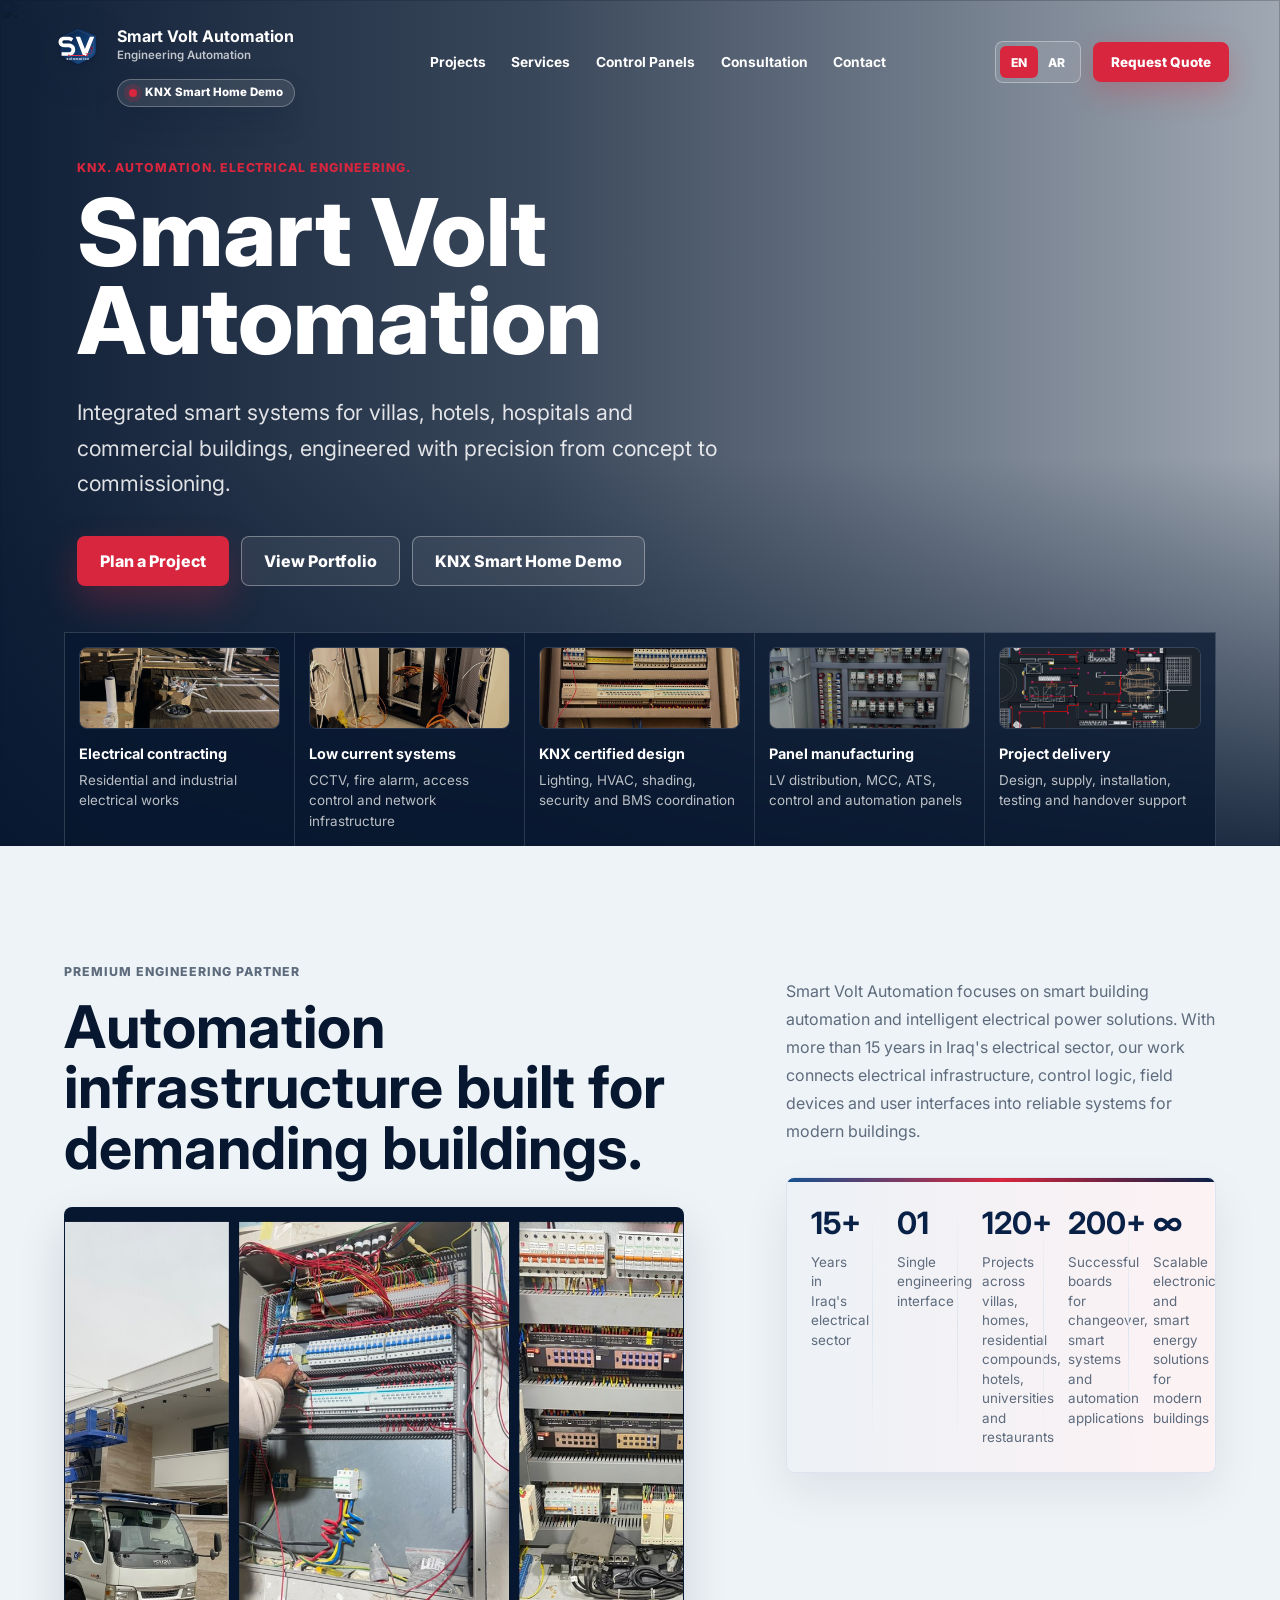
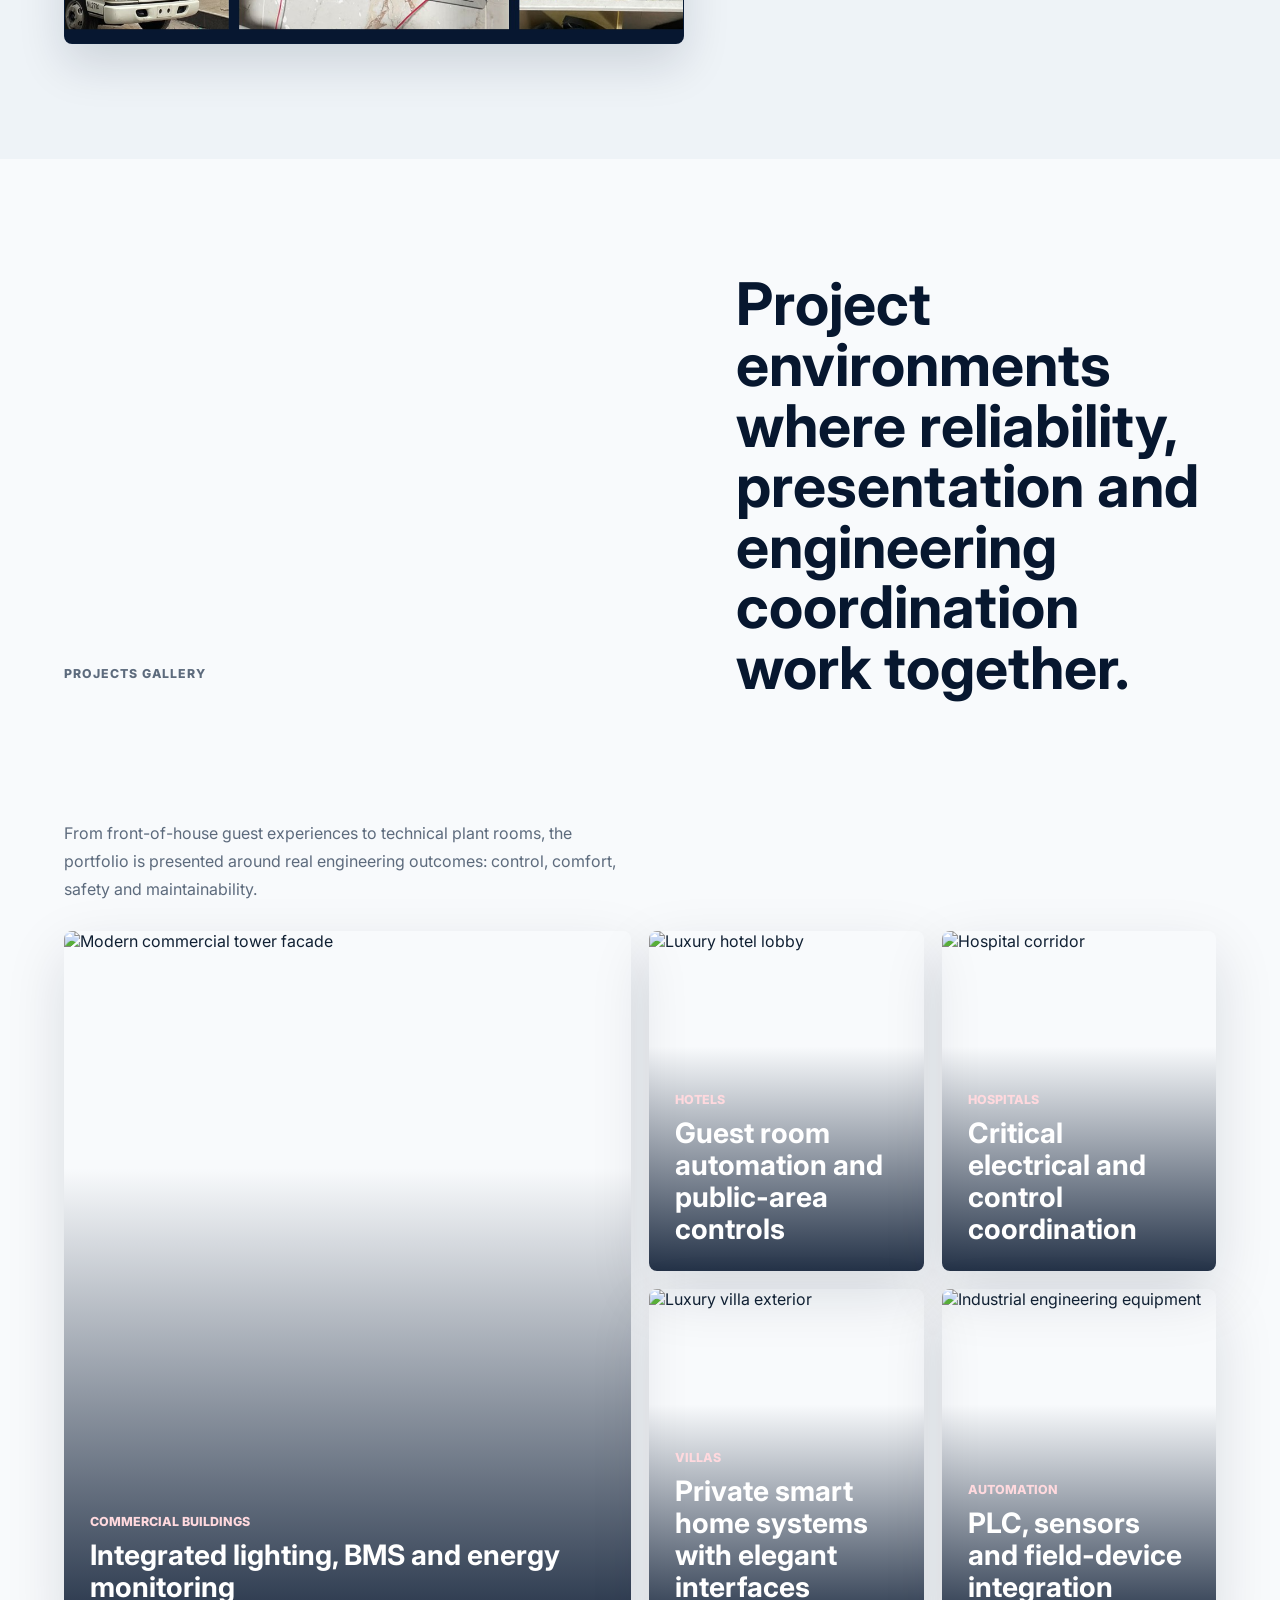
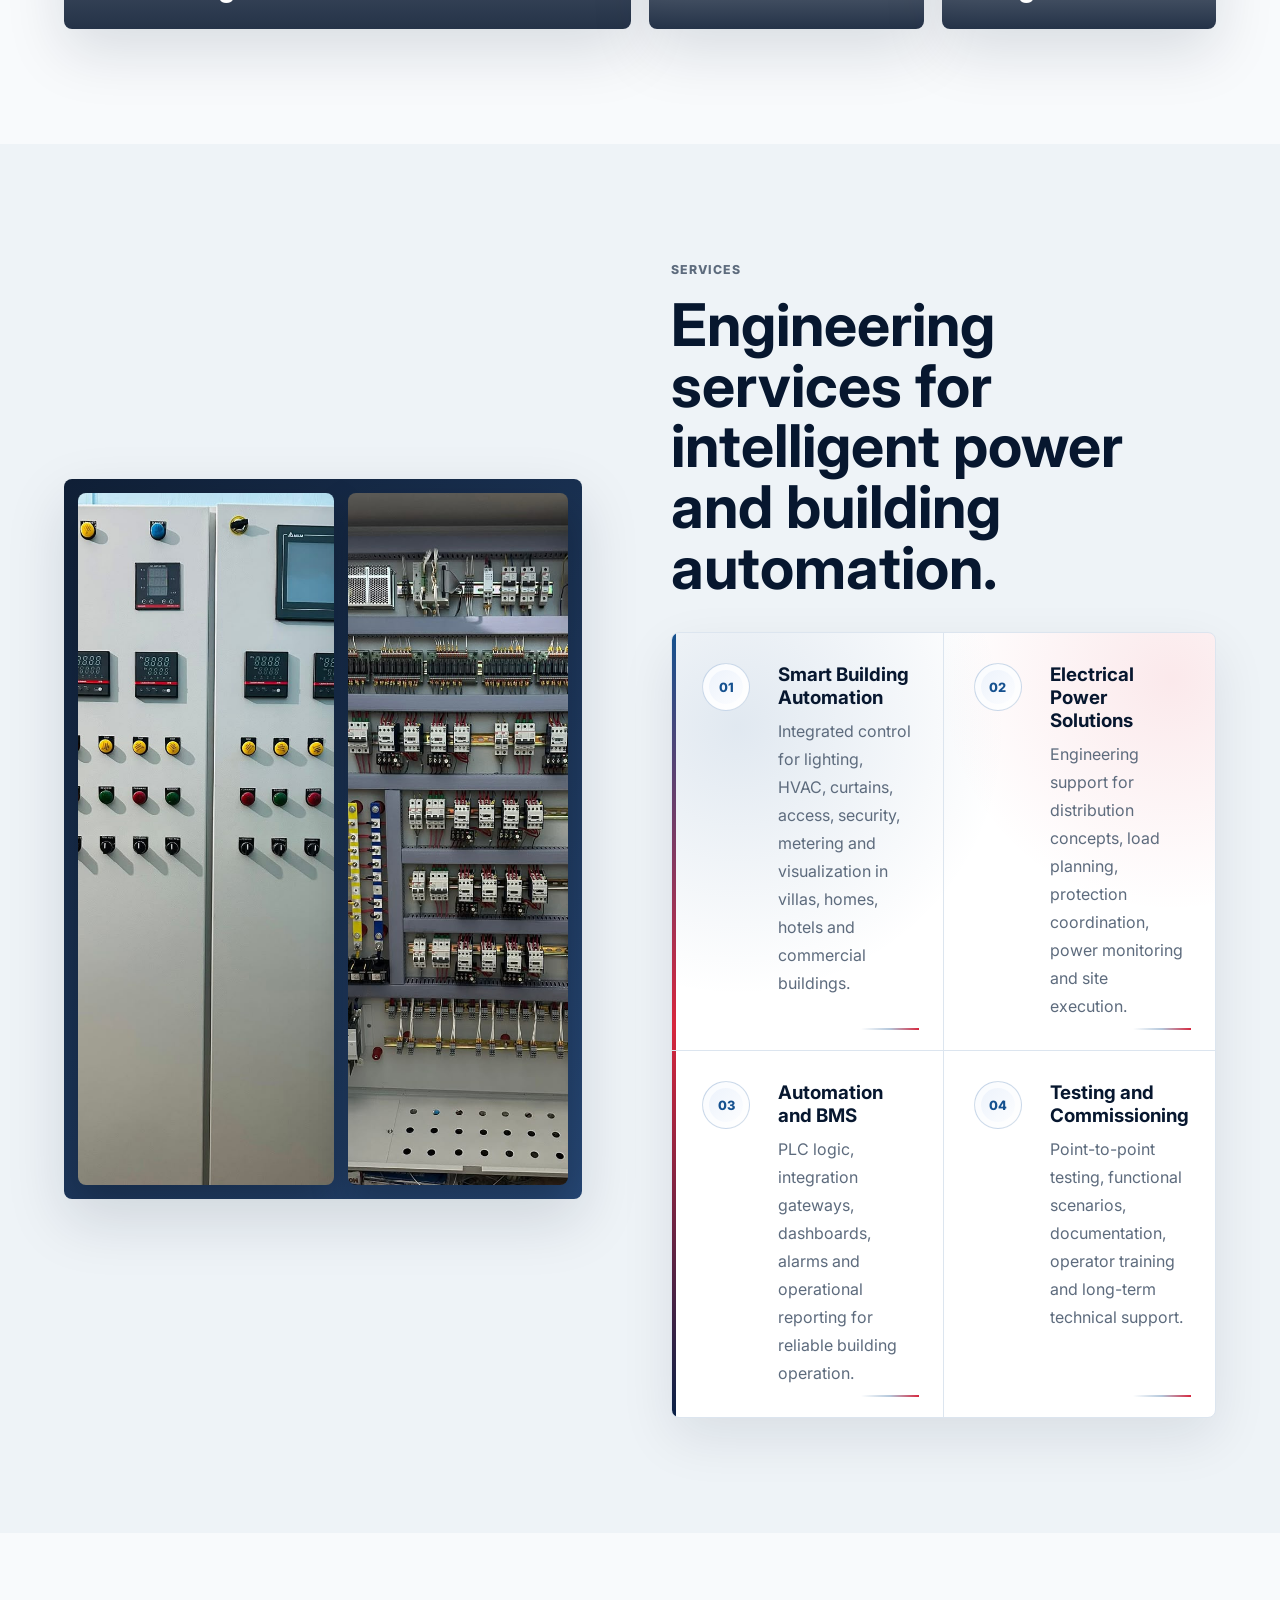
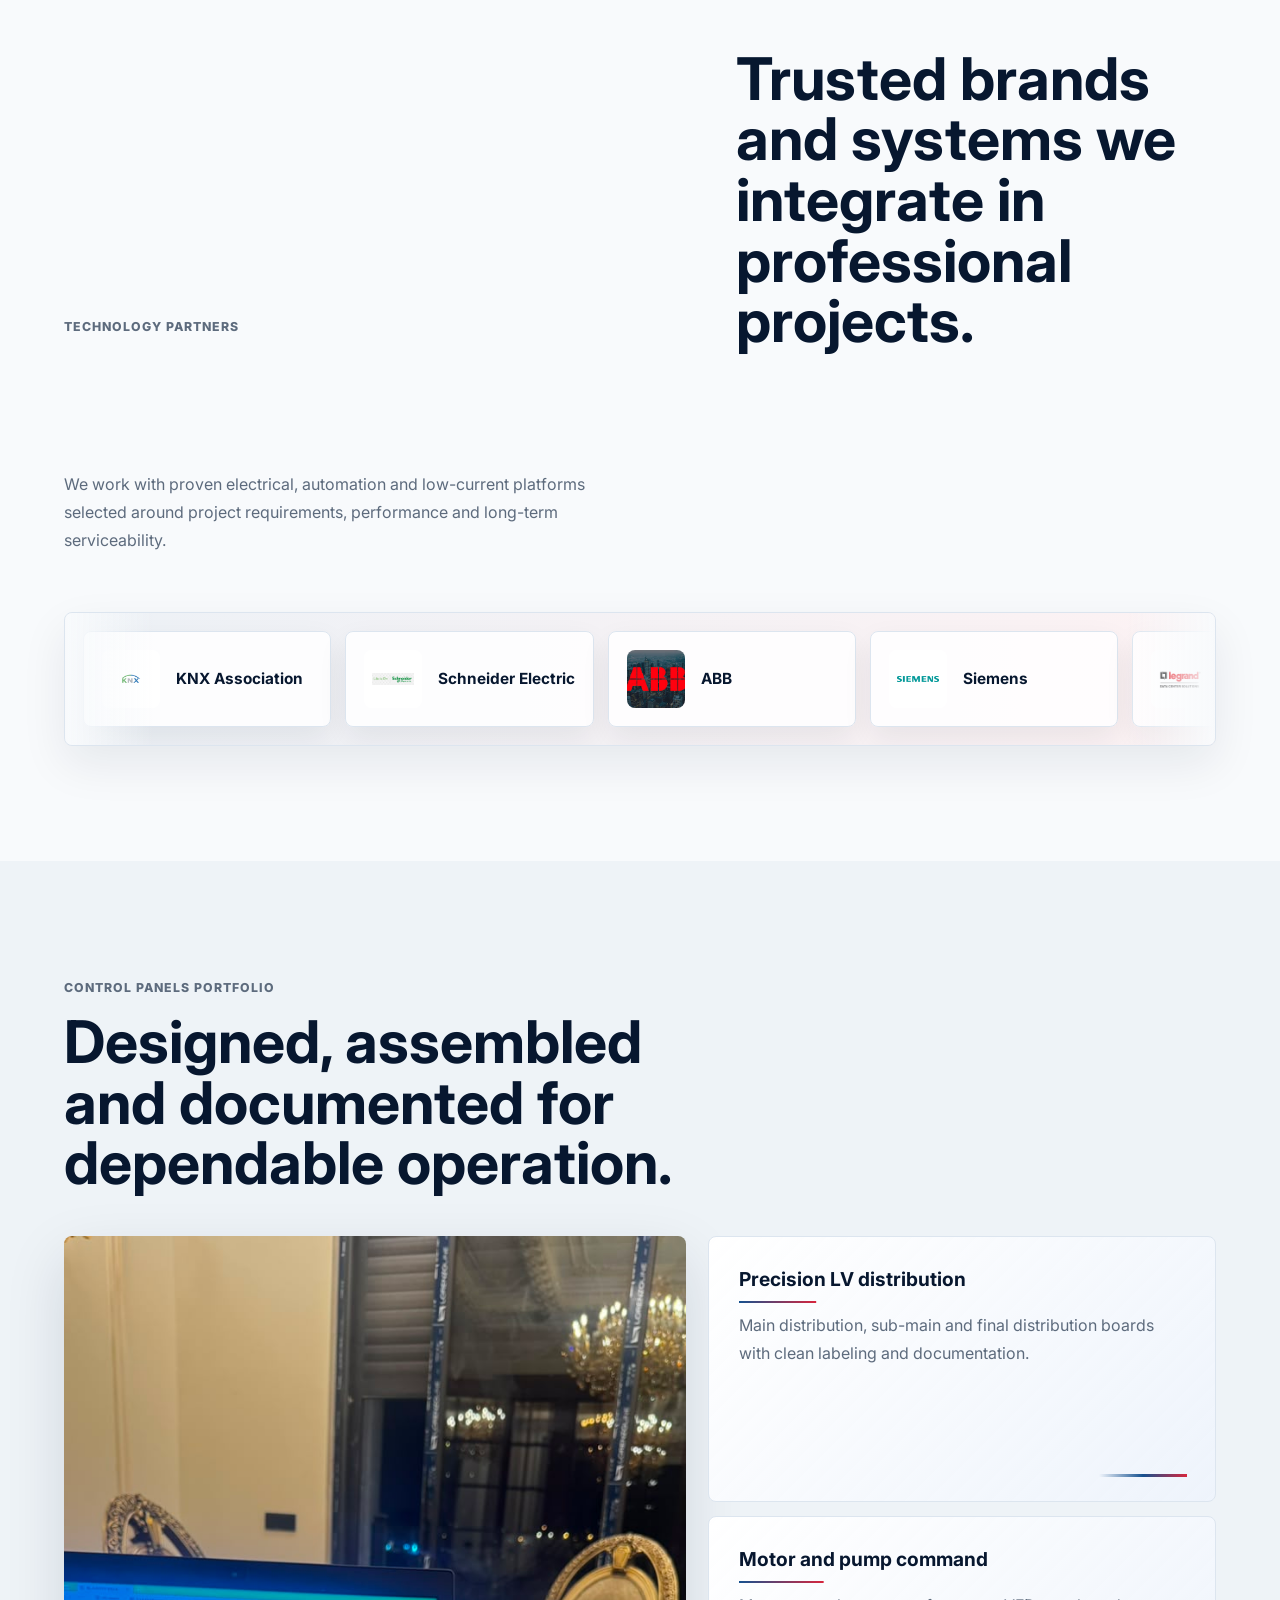
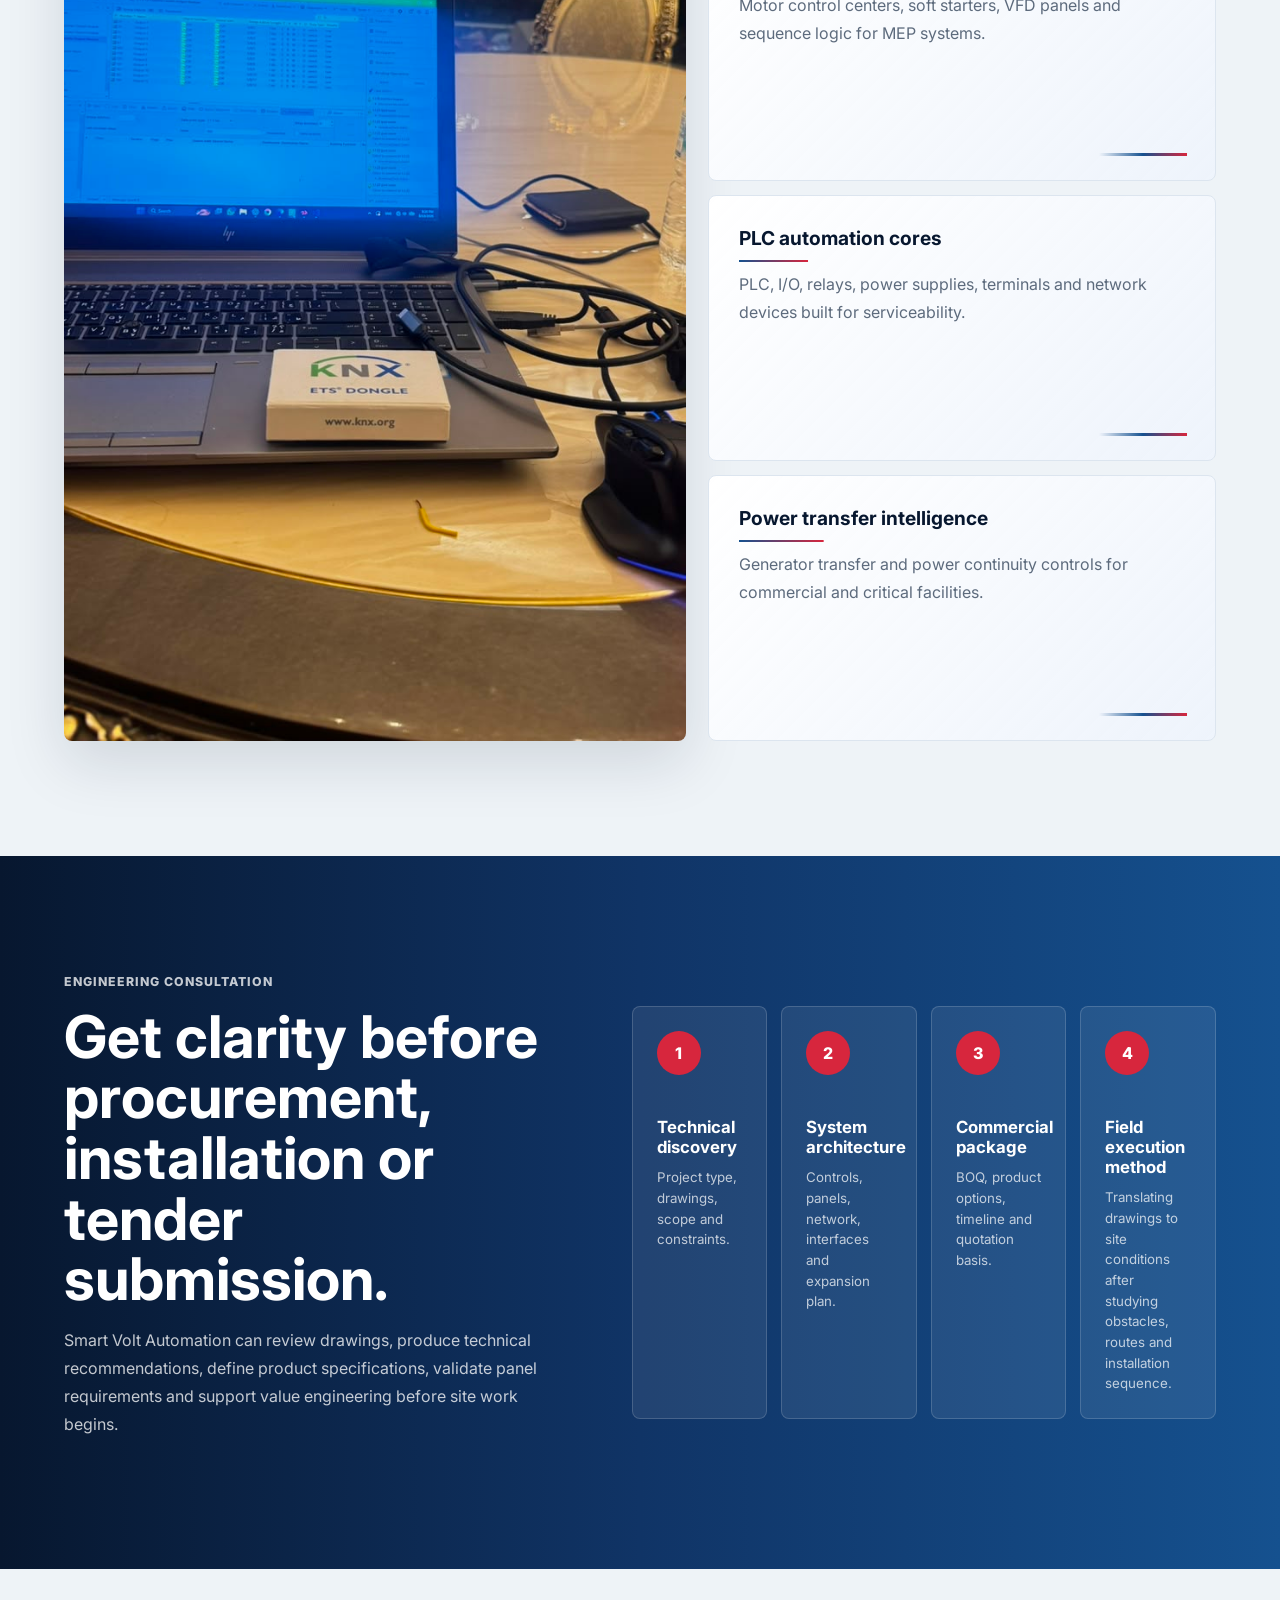
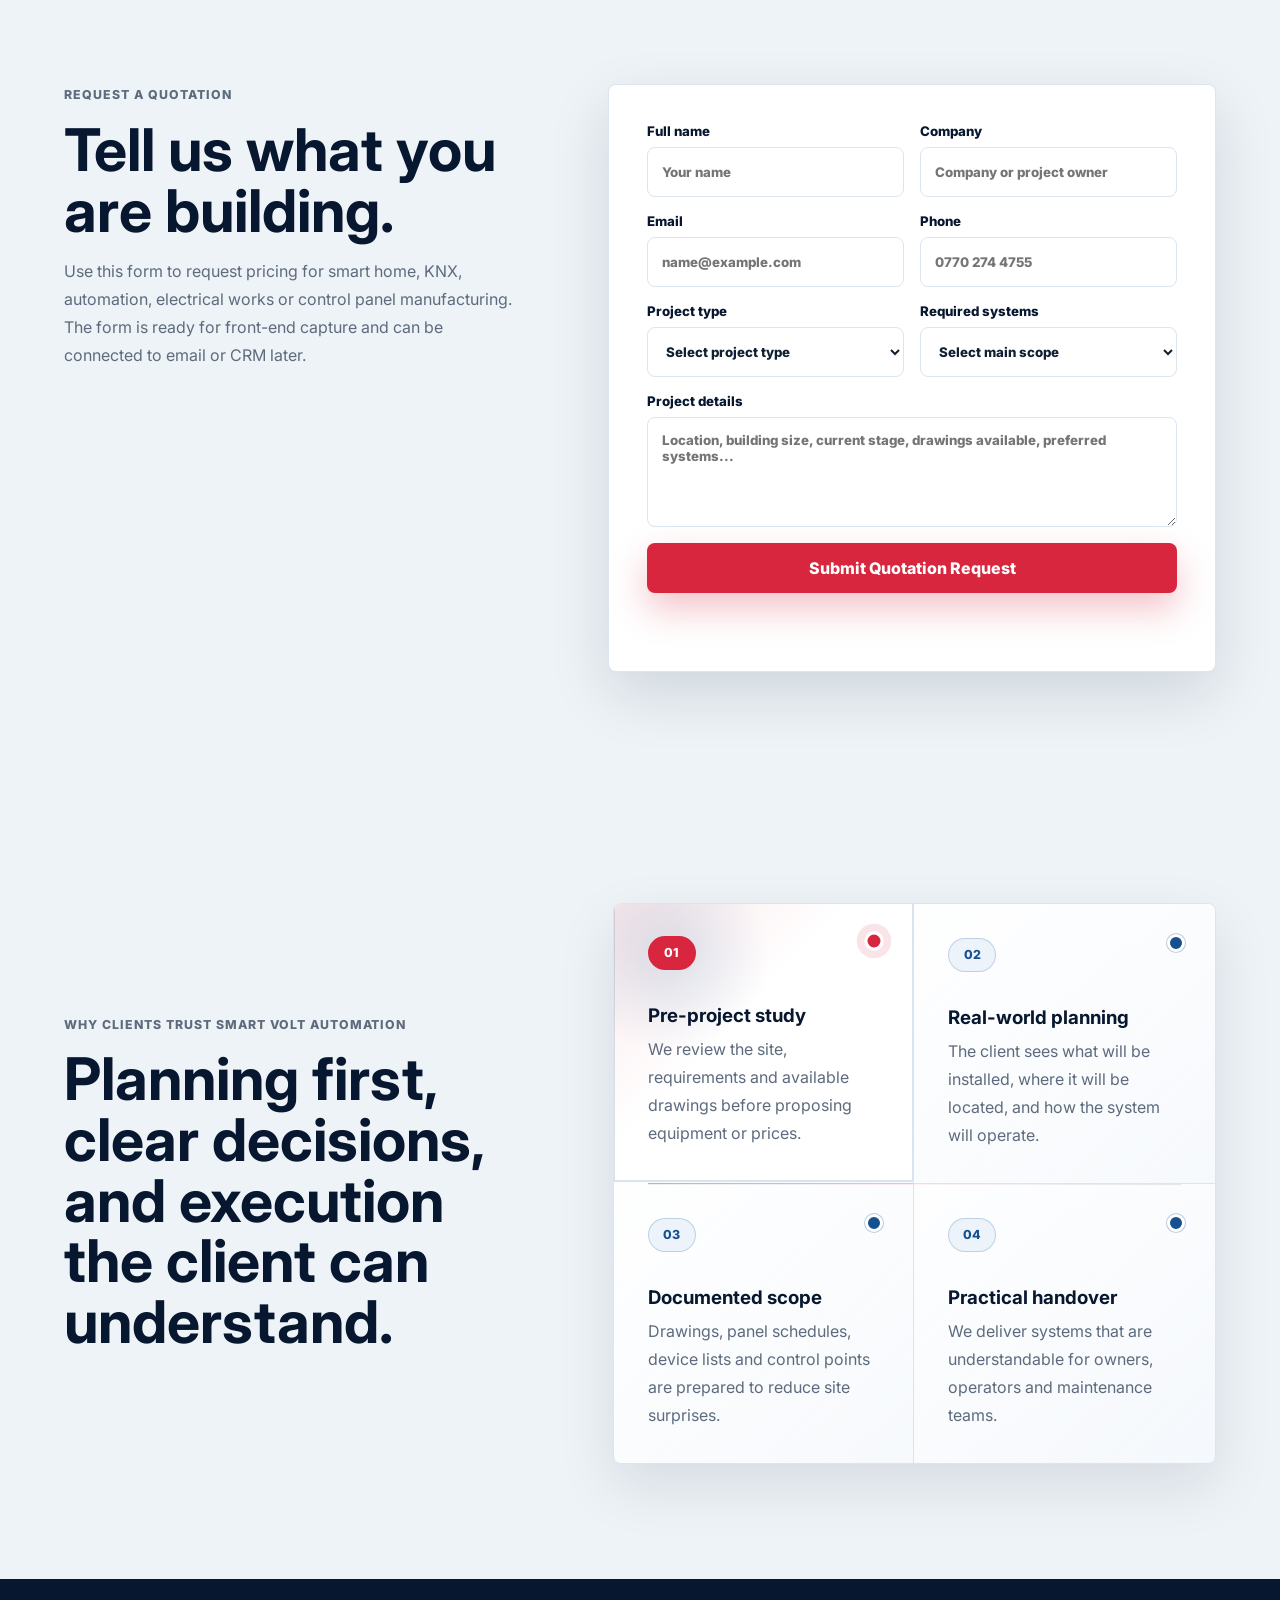
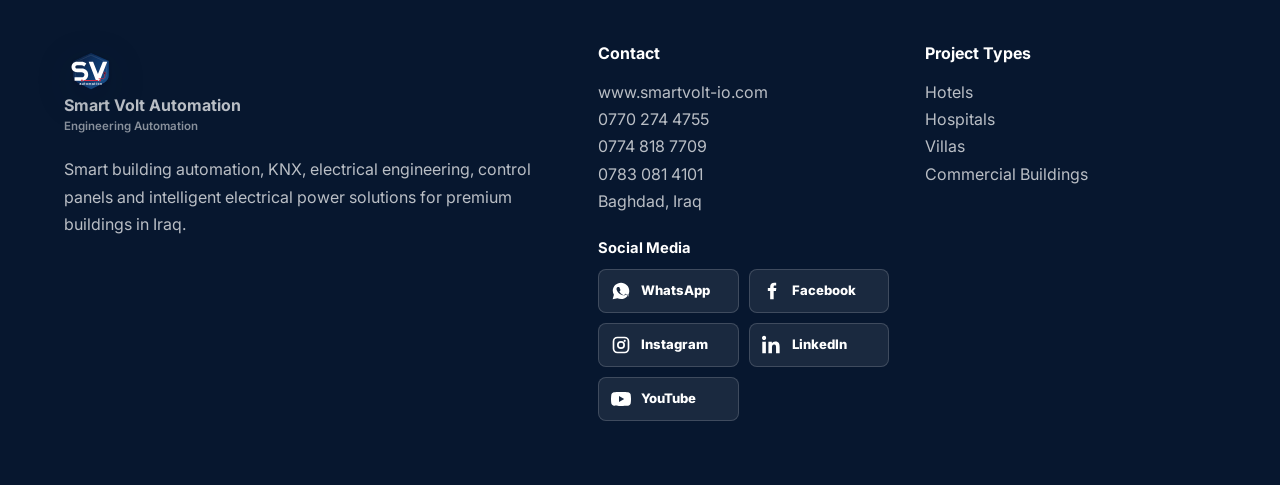
==== index.html @ cf83124d "Tighten projects section heading spacing" ====
<!doctype html>
<html lang="en">
  <head>
    <meta charset="UTF-8" />
    <meta name="viewport" content="width=device-width, initial-scale=1.0" />
    <title>Smart Volt Automation | Engineering Automation, KNX and Control Panels</title>
    <meta
      name="description"
      content="Premium engineering website for Smart Volt Automation, specialists in smart building automation, electrical power solutions, KNX, control panels, hotels, hospitals, villas and commercial buildings."
    />
    <link rel="preconnect" href="https://fonts.googleapis.com" />
    <link rel="preconnect" href="https://fonts.gstatic.com" crossorigin />
    <link
      href="https://fonts.googleapis.com/css2?family=Inter:wght@400;500;600;700;800&display=swap"
      rel="stylesheet"
    />
    <link rel="stylesheet" href="styles.css" />
  </head>
  <body>
    <header class="site-header" data-header>
      <div class="brand-stack">
        <a class="brand" href="#top" aria-label="Smart Volt Automation home">
          <img class="brand-logo-image" src="assets/sv-automation-logo.svg" alt="SV Automation logo" />
          <span>
            <strong>Smart Volt Automation</strong>
            <small>Engineering Automation</small>
          </span>
        </a>
        <a class="brand-demo-link" href="knx-demo.html">KNX Smart Home Demo</a>
      </div>

      <nav class="nav-links" data-nav>
        <a href="#projects">Projects</a>
        <a href="#services">Services</a>
        <a href="#panels">Control Panels</a>
        <a href="#consultation">Consultation</a>
        <a href="#contact">Contact</a>
      </nav>

      <div class="header-tools">
        <div class="language-switcher" aria-label="Language selector">
          <button class="is-active" type="button" data-lang="en">EN</button>
          <button type="button" data-lang="ar">AR</button>
        </div>
        <a class="header-cta" href="#quotation">Request Quote</a>
        <button class="nav-toggle" type="button" aria-label="Open navigation" data-nav-toggle>
          <span></span>
          <span></span>
        </button>
      </div>
    </header>

    <main id="top">
      <section class="hero">
        <div class="hero-media" aria-hidden="true">
          <img
            src="https://images.unsplash.com/photo-1497366754035-f200968a6e72?auto=format&fit=crop&w=1800&q=85"
            alt=""
          />
        </div>
        <div class="hero-overlay"></div>
        <div class="hero-content">
          <p class="eyebrow">KNX. Automation. Electrical Engineering.</p>
          <h1>Smart Volt Automation</h1>
          <p class="hero-lede">
            Integrated smart systems for villas, hotels, hospitals and commercial buildings,
            engineered with precision from concept to commissioning.
          </p>
          <div class="hero-actions">
            <a class="btn primary" href="#quotation">Plan a Project</a>
            <a class="btn ghost" href="#projects">View Portfolio</a>
            <a class="btn ghost" href="knx-demo.html">KNX Smart Home Demo</a>
          </div>
        </div>
        <div class="hero-trust">
          <div>
            <img
              class="trust-image"
              src="assets/main-electrical-contracting.jpeg"
              alt="Electrical contracting work"
            />
            <strong>Electrical contracting</strong>
            <span>Residential and industrial electrical works</span>
          </div>
          <div>
            <img
              class="trust-image"
              src="assets/main-low-current-systems.jpeg"
              alt="Low current security systems"
            />
            <strong>Low current systems</strong>
            <span>CCTV, fire alarm, access control and network infrastructure</span>
          </div>
          <div>
            <img
              class="trust-image"
              src="assets/main-knx-certified-design.jpeg"
              alt="Smart building automation controls"
            />
            <strong>KNX certified design</strong>
            <span>Lighting, HVAC, shading, security and BMS coordination</span>
          </div>
          <div>
            <img
              class="trust-image"
              src="assets/main-panel-manufacturing.jpeg"
              alt="Electrical panel manufacturing"
            />
            <strong>Panel manufacturing</strong>
            <span>LV distribution, MCC, ATS, control and automation panels</span>
          </div>
          <div>
            <img
              class="trust-image"
              src="assets/main-project-delivery-plan.png"
              alt="Engineering project delivery"
            />
            <strong>Project delivery</strong>
            <span>Design, supply, installation, testing and handover support</span>
          </div>
        </div>
      </section>

      <section class="section intro-band">
        <div class="section-heading">
          <p class="eyebrow">Premium engineering partner</p>
          <h2>Automation infrastructure built for demanding buildings.</h2>
          <figure class="intro-collage">
            <img
              src="assets/engineering-partner-collage.jpg"
              alt="Smart Volt Automation site work and automation panel engineering collage"
            />
          </figure>
        </div>
        <div class="intro-copy">
          <p>
            Smart Volt Automation focuses on smart building automation and intelligent
            electrical power solutions. With more than 15 years in Iraq's electrical sector,
            our work connects electrical infrastructure, control logic, field devices and
            user interfaces into reliable systems for modern buildings.
          </p>
          <div class="metrics">
            <div><strong data-count-to="15" data-count-suffix="+">1</strong><span>Years in Iraq's electrical sector</span></div>
            <div><strong data-count-to="1" data-count-pad="2">01</strong><span>Single engineering interface</span></div>
            <div><strong data-count-to="120" data-count-suffix="+">1</strong><span>Projects across villas, homes, residential compounds, hotels, universities and restaurants</span></div>
            <div><strong data-count-to="200" data-count-suffix="+">1</strong><span>Successful boards for changeover, smart systems and automation applications</span></div>
            <div><strong>∞</strong><span>Scalable electronic and smart energy solutions for modern buildings</span></div>
          </div>
        </div>
      </section>

      <section class="section image-grid-section" id="projects">
        <div class="section-heading wide projects-heading">
          <p class="eyebrow">Projects gallery</p>
          <h2>Project environments where reliability, presentation and engineering coordination work together.</h2>
          <p>
            From front-of-house guest experiences to technical plant rooms, the portfolio is
            presented around real engineering outcomes: control, comfort, safety and maintainability.
          </p>
        </div>

        <div class="project-grid">
          <article class="project-card feature">
            <img
              src="https://images.unsplash.com/photo-1518005020951-eccb494ad742?auto=format&fit=crop&w=1300&q=85"
              alt="Modern commercial tower facade"
            />
            <div>
              <span>Commercial Buildings</span>
              <h3>Integrated lighting, BMS and energy monitoring</h3>
            </div>
          </article>
          <article class="project-card">
            <img
              src="https://images.unsplash.com/photo-1566073771259-6a8506099945?auto=format&fit=crop&w=900&q=85"
              alt="Luxury hotel lobby"
            />
            <div>
              <span>Hotels</span>
              <h3>Guest room automation and public-area controls</h3>
            </div>
          </article>
          <article class="project-card">
            <img
              src="https://images.unsplash.com/photo-1519494026892-80bbd2d6fd0d?auto=format&fit=crop&w=900&q=85"
              alt="Hospital corridor"
            />
            <div>
              <span>Hospitals</span>
              <h3>Critical electrical and control coordination</h3>
            </div>
          </article>
          <article class="project-card">
            <img
              src="https://images.unsplash.com/photo-1600585154340-be6161a56a0c?auto=format&fit=crop&w=900&q=85"
              alt="Luxury villa exterior"
            />
            <div>
              <span>Villas</span>
              <h3>Private smart home systems with elegant interfaces</h3>
            </div>
          </article>
          <article class="project-card">
            <img
              src="https://images.unsplash.com/photo-1581092160562-40aa08e78837?auto=format&fit=crop&w=900&q=85"
              alt="Industrial engineering equipment"
            />
            <div>
              <span>Automation</span>
              <h3>PLC, sensors and field-device integration</h3>
            </div>
          </article>
        </div>
      </section>

      <section class="section split-section" id="services">
        <div class="split-media service-media-duo">
          <img
            src="assets/services-control-panels-a.jpeg"
            alt="Control and automation panels for engineering services"
          />
          <img
            src="assets/main-panel-manufacturing.jpeg"
            alt="Electrical control panel manufacturing for smart power services"
          />
        </div>
        <div class="split-content">
          <p class="eyebrow">Services</p>
          <h2>Engineering services for intelligent power and building automation.</h2>
          <div class="service-list">
            <article>
              <span>01</span>
              <div>
                <h3>Smart Building Automation</h3>
                <p>Integrated control for lighting, HVAC, curtains, access, security, metering and visualization in villas, homes, hotels and commercial buildings.</p>
              </div>
            </article>
            <article>
              <span>02</span>
              <div>
                <h3>Electrical Power Solutions</h3>
                <p>Engineering support for distribution concepts, load planning, protection coordination, power monitoring and site execution.</p>
              </div>
            </article>
            <article>
              <span>03</span>
              <div>
                <h3>Automation and BMS</h3>
                <p>PLC logic, integration gateways, dashboards, alarms and operational reporting for reliable building operation.</p>
              </div>
            </article>
            <article>
              <span>04</span>
              <div>
                <h3>Testing and Commissioning</h3>
                <p>Point-to-point testing, functional scenarios, documentation, operator training and long-term technical support.</p>
              </div>
            </article>
          </div>
        </div>
      </section>

      <section class="section partners-section">
        <div class="section-heading wide">
          <p class="eyebrow">Technology partners</p>
          <h2>Trusted brands and systems we integrate in professional projects.</h2>
          <p>
            We work with proven electrical, automation and low-current platforms selected
            around project requirements, performance and long-term serviceability.
          </p>
        </div>
        <div class="partners-showcase" data-partners-showcase>
          <div class="partners-marquee" aria-label="Partner company ticker">
            <div class="partners-track">
              <button type="button" data-partner-card data-name="KNX Association" data-url="https://www.knx.org/"><span class="partner-logo logo-knx"><img src="assets/knx-partner-logo.png" alt="KNX Association logo" /></span><strong>KNX Association</strong></button>
              <button type="button" data-partner-card data-name="Schneider Electric" data-url="https://www.se.com/"><span class="partner-logo logo-schneider"><img src="assets/schneider-logo.png" alt="Schneider Electric logo" /></span><strong>Schneider Electric</strong></button>
              <button type="button" data-partner-card data-name="ABB" data-url="https://global.abb/"><span class="partner-logo logo-abb"><img src="assets/abb-logo.jpg" alt="ABB logo" /></span><strong>ABB</strong></button>
              <button type="button" data-partner-card data-name="Siemens" data-url="https://www.siemens.com/"><span class="partner-logo logo-siemens"><img src="assets/siemens-logo.png" alt="Siemens logo" /></span><strong>Siemens</strong></button>
              <button type="button" data-partner-card data-name="Legrand" data-url="https://www.legrandgroup.com/"><span class="partner-logo logo-legrand"><img src="assets/legrand-logo.png" alt="Legrand logo" /></span><strong>Legrand</strong></button>
              <button type="button" data-partner-card data-name="Hager" data-url="https://hager.com/"><span class="partner-logo logo-hager"><img src="assets/hager-logo.jpg" alt="Hager logo" /></span><strong>Hager</strong></button>
              <button type="button" data-partner-card data-name="Fanvil" data-url="https://www.fanvil.com/"><span class="partner-logo logo-fanvil"><img src="assets/fanvil-logo.png" alt="Fanvil logo" /></span><strong>Fanvil</strong></button>
              <button type="button" data-partner-card data-name="Ruijie Reyee" data-url="https://www.ruijienetworks.com/"><span class="partner-logo logo-ruijie"><img src="assets/ruijie-logo.png" alt="Ruijie Reyee logo" /></span><strong>Ruijie Reyee</strong></button>
              <button type="button" data-partner-card data-name="Hikvision" data-url="https://www.hikvision.com/"><span class="partner-logo logo-hikvision"><img src="assets/hikvision-logo.png" alt="Hikvision logo" /></span><strong>Hikvision</strong></button>
              <button type="button" data-partner-card data-name="Dahua" data-url="https://www.dahuasecurity.com/"><span class="partner-logo logo-dahua"><img src="assets/dahua-logo.png" alt="Dahua logo" /></span><strong>Dahua</strong></button>
              <button type="button" data-partner-card data-name="KNX Association" data-url="https://www.knx.org/" aria-hidden="true"><span class="partner-logo logo-knx"><img src="assets/knx-partner-logo.png" alt="" /></span><strong>KNX Association</strong></button>
              <button type="button" data-partner-card data-name="Schneider Electric" data-url="https://www.se.com/" aria-hidden="true"><span class="partner-logo logo-schneider"><img src="assets/schneider-logo.png" alt="" /></span><strong>Schneider Electric</strong></button>
              <button type="button" data-partner-card data-name="ABB" data-url="https://global.abb/" aria-hidden="true"><span class="partner-logo logo-abb"><img src="assets/abb-logo.jpg" alt="" /></span><strong>ABB</strong></button>
              <button type="button" data-partner-card data-name="Siemens" data-url="https://www.siemens.com/" aria-hidden="true"><span class="partner-logo logo-siemens"><img src="assets/siemens-logo.png" alt="" /></span><strong>Siemens</strong></button>
              <button type="button" data-partner-card data-name="Legrand" data-url="https://www.legrandgroup.com/" aria-hidden="true"><span class="partner-logo logo-legrand"><img src="assets/legrand-logo.png" alt="" /></span><strong>Legrand</strong></button>
              <button type="button" data-partner-card data-name="Hager" data-url="https://hager.com/" aria-hidden="true"><span class="partner-logo logo-hager"><img src="assets/hager-logo.jpg" alt="" /></span><strong>Hager</strong></button>
              <button type="button" data-partner-card data-name="Fanvil" data-url="https://www.fanvil.com/" aria-hidden="true"><span class="partner-logo logo-fanvil"><img src="assets/fanvil-logo.png" alt="" /></span><strong>Fanvil</strong></button>
              <button type="button" data-partner-card data-name="Ruijie Reyee" data-url="https://www.ruijienetworks.com/" aria-hidden="true"><span class="partner-logo logo-ruijie"><img src="assets/ruijie-logo.png" alt="" /></span><strong>Ruijie Reyee</strong></button>
              <button type="button" data-partner-card data-name="Hikvision" data-url="https://www.hikvision.com/" aria-hidden="true"><span class="partner-logo logo-hikvision"><img src="assets/hikvision-logo.png" alt="" /></span><strong>Hikvision</strong></button>
              <button type="button" data-partner-card data-name="Dahua" data-url="https://www.dahuasecurity.com/" aria-hidden="true"><span class="partner-logo logo-dahua"><img src="assets/dahua-logo.png" alt="" /></span><strong>Dahua</strong></button>
            </div>
          </div>
        </div>
      </section>

      <section class="section panels-section" id="panels">
        <div class="section-heading">
          <p class="eyebrow">Control panels portfolio</p>
          <h2>Designed, assembled and documented for dependable operation.</h2>
        </div>
        <div class="panel-layout">
          <div class="panel-image">
            <img
              src="assets/panels-portfolio-knx-commissioning.jpeg"
              alt="KNX commissioning and control panel documentation"
            />
          </div>
          <div class="panel-list">
            <article>
              <h3>Precision LV distribution</h3>
              <p>Main distribution, sub-main and final distribution boards with clean labeling and documentation.</p>
            </article>
            <article>
              <h3>Motor and pump command</h3>
              <p>Motor control centers, soft starters, VFD panels and sequence logic for MEP systems.</p>
            </article>
            <article>
              <h3>PLC automation cores</h3>
              <p>PLC, I/O, relays, power supplies, terminals and network devices built for serviceability.</p>
            </article>
            <article>
              <h3>Power transfer intelligence</h3>
              <p>Generator transfer and power continuity controls for commercial and critical facilities.</p>
            </article>
          </div>
        </div>
      </section>

      <section class="section consultation-section" id="consultation">
        <div class="consultation-copy">
          <p class="eyebrow">Engineering consultation</p>
          <h2>Get clarity before procurement, installation or tender submission.</h2>
          <p>
            Smart Volt Automation can review drawings, produce technical recommendations, define product
            specifications, validate panel requirements and support value engineering before site work begins.
          </p>
        </div>
        <div class="consultation-steps">
          <article><span>1</span><strong>Technical discovery</strong><small>Project type, drawings, scope and constraints.</small></article>
          <article><span>2</span><strong>System architecture</strong><small>Controls, panels, network, interfaces and expansion plan.</small></article>
          <article><span>3</span><strong>Commercial package</strong><small>BOQ, product options, timeline and quotation basis.</small></article>
          <article><span>4</span><strong>Field execution method</strong><small>Translating drawings to site conditions after studying obstacles, routes and installation sequence.</small></article>
        </div>
      </section>

      <section class="section quotation-section" id="quotation">
        <div class="quote-intro">
          <p class="eyebrow">Request a quotation</p>
          <h2>Tell us what you are building.</h2>
          <p>
            Use this form to request pricing for smart home, KNX, automation, electrical works
            or control panel manufacturing. The form is ready for front-end capture and can be
            connected to email or CRM later.
          </p>
        </div>
        <form class="quote-form" data-quote-form>
          <label>
            Full name
            <input type="text" name="name" placeholder="Your name" required />
          </label>
          <label>
            Company
            <input type="text" name="company" placeholder="Company or project owner" />
          </label>
          <label>
            Email
            <input type="email" name="email" placeholder="name@example.com" required />
          </label>
          <label>
            Phone
            <input type="tel" name="phone" placeholder="0770 274 4755" required />
          </label>
          <label>
            Project type
            <select name="projectType" required>
              <option value="">Select project type</option>
              <option>Villa / Smart Home</option>
              <option>Hotel</option>
              <option>Hospital</option>
              <option>Commercial Building</option>
              <option>Control Panel</option>
              <option>Engineering Consultation</option>
            </select>
          </label>
          <label>
            Required systems
            <select name="systems" required>
              <option value="">Select main scope</option>
              <option>KNX and Smart Home</option>
              <option>Electrical Engineering</option>
              <option>Automation / BMS</option>
              <option>Control Panels</option>
              <option>CCTV / Access / Low Current</option>
              <option>Complete Package</option>
            </select>
          </label>
          <label class="full">
            Project details
            <textarea name="details" rows="5" placeholder="Location, building size, current stage, drawings available, preferred systems..." required></textarea>
          </label>
          <button class="btn primary full" type="submit">Submit Quotation Request</button>
          <p class="form-note" data-form-note aria-live="polite"></p>
        </form>
      </section>

      <section class="section trust-section">
        <div class="trust-copy">
          <p class="eyebrow">Why clients trust Smart Volt Automation</p>
          <h2>Planning first, clear decisions, and execution the client can understand.</h2>
        </div>
        <div class="trust-grid" data-trust-grid>
          <article class="is-active" tabindex="0">
            <span class="trust-step">01</span>
            <h3>Pre-project study</h3>
            <p>We review the site, requirements and available drawings before proposing equipment or prices.</p>
          </article>
          <article tabindex="0">
            <span class="trust-step">02</span>
            <h3>Real-world planning</h3>
            <p>The client sees what will be installed, where it will be located, and how the system will operate.</p>
          </article>
          <article tabindex="0">
            <span class="trust-step">03</span>
            <h3>Documented scope</h3>
            <p>Drawings, panel schedules, device lists and control points are prepared to reduce site surprises.</p>
          </article>
          <article tabindex="0">
            <span class="trust-step">04</span>
            <h3>Practical handover</h3>
            <p>We deliver systems that are understandable for owners, operators and maintenance teams.</p>
          </article>
        </div>
      </section>
    </main>

    <footer class="footer" id="contact">
      <div>
        <a class="brand footer-brand" href="#top">
          <img class="brand-logo-image" src="assets/sv-automation-logo.svg" alt="SV Automation logo" />
          <span>
            <strong>Smart Volt Automation</strong>
            <small>Engineering Automation</small>
          </span>
        </a>
        <p>
          Smart building automation, KNX, electrical engineering, control panels and
          intelligent electrical power solutions for premium buildings in Iraq.
        </p>
      </div>
      <div>
        <h2>Contact</h2>
        <a href="https://www.smartvolt-io.com">www.smartvolt-io.com</a>
        <a href="tel:07702744755">0770 274 4755</a>
        <a href="tel:07748187709">0774 818 7709</a>
        <a href="tel:07830814101">0783 081 4101</a>
        <span>Baghdad, Iraq</span>
        <div class="social-block" aria-label="Social media links">
          <h3>Social Media</h3>
          <div class="social-links">
            <a href="https://wa.me/9647748187709" aria-label="WhatsApp">
              <svg viewBox="0 0 24 24" aria-hidden="true"><path d="M12.04 2C6.57 2 2.13 6.33 2.13 11.67c0 1.71.46 3.36 1.34 4.81L2 22l5.68-1.44a10.1 10.1 0 0 0 4.36.98c5.47 0 9.91-4.33 9.91-9.67C21.95 6.33 17.51 2 12.04 2Zm5.77 14.03c-.24.66-1.36 1.22-1.9 1.3-.49.07-1.1.1-1.78-.11-.41-.13-.93-.3-1.6-.59-2.82-1.19-4.65-3.93-4.79-4.11-.14-.18-1.14-1.48-1.14-2.82 0-1.34.72-2 1-2.27.24-.24.63-.35 1-.35h.72c.22.01.52-.08.81.6.31.73 1.05 2.52 1.14 2.7.09.18.15.4.03.64-.12.24-.18.39-.36.6-.18.21-.38.47-.54.63-.18.18-.37.37-.16.73.21.36.92 1.48 1.98 2.39 1.36 1.18 2.51 1.55 2.87 1.73.36.18.57.15.78-.09.21-.24.9-1.03 1.14-1.38.24-.36.48-.3.81-.18.33.12 2.1.97 2.46 1.15.36.18.6.27.69.42.09.15.09.87-.15 1.53Z"/></svg>
              <span>WhatsApp</span>
            </a>
            <a href="https://www.facebook.com/share/1EETjBCaEL/?mibextid=wwXIfr" aria-label="Facebook">
              <svg viewBox="0 0 24 24" aria-hidden="true"><path d="M14 8.5V6.75c0-.5.11-.87.34-1.09.22-.22.61-.34 1.16-.34H17V2.18C16.32 2.08 15.46 2 14.73 2c-1.53 0-2.74.44-3.61 1.31C10.25 4.18 9.8 5.41 9.8 7v1.5H7v3.55h2.8V22H14v-9.95h2.76l.44-3.55H14Z"/></svg>
              <span>Facebook</span>
            </a>
            <a href="https://www.instagram.com/eng.0.1?igsh=bHcxbm5zYWw3bTZi&utm_source=qr" aria-label="Instagram">
              <svg viewBox="0 0 24 24" aria-hidden="true"><path d="M7.7 2h8.6A5.7 5.7 0 0 1 22 7.7v8.6a5.7 5.7 0 0 1-5.7 5.7H7.7A5.7 5.7 0 0 1 2 16.3V7.7A5.7 5.7 0 0 1 7.7 2Zm0 2A3.7 3.7 0 0 0 4 7.7v8.6A3.7 3.7 0 0 0 7.7 20h8.6a3.7 3.7 0 0 0 3.7-3.7V7.7A3.7 3.7 0 0 0 16.3 4H7.7Zm8.8 1.7a1.3 1.3 0 1 1 0 2.6 1.3 1.3 0 0 1 0-2.6ZM12 7.2a4.8 4.8 0 1 1 0 9.6 4.8 4.8 0 0 1 0-9.6Zm0 2a2.8 2.8 0 1 0 0 5.6 2.8 2.8 0 0 0 0-5.6Z"/></svg>
              <span>Instagram</span>
            </a>
            <a href="Check out Salam Khalid’s profile on LinkedIn https://iq.linkedin.com/in/salam-khalid-407b88150" aria-label="LinkedIn">
              <svg viewBox="0 0 24 24" aria-hidden="true"><path d="M4.98 3.5C4.98 4.88 3.87 6 2.5 6S0 4.88 0 3.5 1.11 1 2.5 1s2.48 1.12 2.48 2.5ZM.34 8h4.32v14H.34V8Zm7.36 0h4.14v1.91h.06c.58-1.1 1.99-2.26 4.09-2.26 4.37 0 5.18 2.88 5.18 6.62V22h-4.31v-6.85c0-1.63-.03-3.73-2.27-3.73-2.28 0-2.63 1.78-2.63 3.62V22H7.7V8Z"/></svg>
              <span>LinkedIn</span>
            </a>
            <a href="https://youtube.com" aria-label="YouTube">
              <svg viewBox="0 0 24 24" aria-hidden="true"><path d="M23.5 6.2a3 3 0 0 0-2.1-2.1C19.55 3.6 12 3.6 12 3.6s-7.55 0-9.4.5A3 3 0 0 0 .5 6.2 31.2 31.2 0 0 0 0 12a31.2 31.2 0 0 0 .5 5.8 3 3 0 0 0 2.1 2.1c1.85.5 9.4.5 9.4.5s7.55 0 9.4-.5a3 3 0 0 0 2.1-2.1A31.2 31.2 0 0 0 24 12a31.2 31.2 0 0 0-.5-5.8ZM9.6 15.6V8.4l6.25 3.6-6.25 3.6Z"/></svg>
              <span>YouTube</span>
            </a>
          </div>
        </div>
      </div>
      <div>
        <h2>Project Types</h2>
        <span>Hotels</span>
        <span>Hospitals</span>
        <span>Villas</span>
        <span>Commercial Buildings</span>
      </div>
    </footer>

    <script src="script.js"></script>
  </body>
</html>
---- styles.css ----
:root {
  --blue-950: #07172f;
  --blue-900: #0a2147;
  --blue-800: #103466;
  --blue-700: #15518f;
  --blue-100: #eaf1fb;
  --orange: #d7263d;
  --orange-dark: #a9152b;
  --red-soft: #ffd9de;
  --ink: #102033;
  --muted: #5d6b7d;
  --line: #dce5ef;
  --soft: #f5f8fc;
  --page: #eef3f7;
  --surface: #ffffff;
  --white: #ffffff;
  --shadow: 0 22px 60px rgba(7, 23, 47, 0.13);
  --radius: 8px;
  font-family: "Inter", Arial, sans-serif;
}

* {
  box-sizing: border-box;
}

html {
  scroll-behavior: smooth;
}

body {
  margin: 0;
  color: var(--ink);
  background: var(--page);
  font-family: "Inter", "Segoe UI", Tahoma, Arial, sans-serif;
}

img {
  display: block;
  width: 100%;
  height: 100%;
  object-fit: cover;
}

a {
  color: inherit;
  text-decoration: none;
}

button,
input,
select,
textarea {
  font: inherit;
}

.site-header {
  position: fixed;
  z-index: 20;
  top: 0;
  left: 0;
  right: 0;
  display: grid;
  grid-template-columns: auto 1fr auto;
  align-items: center;
  gap: 28px;
  padding: 18px clamp(20px, 4vw, 64px);
  color: var(--white);
  transition: background 180ms ease, box-shadow 180ms ease, color 180ms ease;
}

.site-header.is-scrolled,
.site-header.nav-open {
  color: var(--ink);
  background: rgba(255, 255, 255, 0.96);
  box-shadow: 0 16px 48px rgba(7, 23, 47, 0.1);
  backdrop-filter: blur(16px);
}

.brand-stack {
  display: inline-flex;
  flex-direction: column;
  align-items: flex-start;
  gap: 7px;
  min-width: 270px;
}

.brand {
  display: inline-flex;
  align-items: center;
  gap: 12px;
  min-width: 0;
}

.brand-mark {
  position: relative;
  display: grid;
  width: 44px;
  height: 44px;
  place-items: center;
  border: 1px solid rgba(255, 255, 255, 0.35);
  border-radius: var(--radius);
  background: var(--blue-900);
  color: var(--white);
  font-weight: 800;
  letter-spacing: 0;
}

.brand-logo-image {
  display: block;
  width: 54px;
  height: 54px;
  flex: 0 0 auto;
  object-fit: contain;
  filter: drop-shadow(0 10px 18px rgba(7, 23, 47, 0.18));
}

.smartvolt-logo {
  overflow: hidden;
  background:
    linear-gradient(135deg, var(--blue-950), var(--blue-700));
}

.smartvolt-logo::before {
  position: absolute;
  inset: 8px 12px 8px 10px;
  background: var(--white);
  clip-path: polygon(42% 0, 100% 0, 62% 42%, 100% 42%, 26% 100%, 45% 58%, 0 58%);
  content: "";
}

.smartvolt-logo::after {
  position: absolute;
  right: 8px;
  bottom: 8px;
  width: 14px;
  height: 14px;
  border: 2px solid var(--orange);
  border-radius: 50%;
  background:
    radial-gradient(circle, var(--orange) 0 2px, transparent 3px),
    var(--blue-900);
  content: "";
  box-shadow: -19px -20px 0 -5px var(--orange);
}

.site-header.is-scrolled .brand-mark,
.site-header.nav-open .brand-mark {
  border-color: var(--blue-100);
}

.brand strong,
.brand small {
  display: block;
}

.brand strong {
  font-size: 1rem;
  line-height: 1.05;
}

.brand small {
  margin-top: 3px;
  color: currentColor;
  font-size: 0.72rem;
  font-weight: 600;
  opacity: 0.72;
}

.brand-demo-link {
  position: relative;
  display: inline-flex;
  align-items: center;
  gap: 8px;
  width: fit-content;
  margin-left: 66px;
  padding: 7px 11px;
  border: 1px solid rgba(255, 255, 255, 0.26);
  border-radius: 999px;
  background: rgba(255, 255, 255, 0.1);
  color: currentColor;
  font-size: 0.72rem;
  font-weight: 800;
  letter-spacing: 0;
  line-height: 1;
  white-space: nowrap;
  box-shadow: 0 14px 28px rgba(7, 23, 47, 0.14);
  backdrop-filter: blur(12px);
  transition: transform 170ms ease, background 170ms ease, border-color 170ms ease, color 170ms ease;
}

.brand-demo-link::before {
  width: 8px;
  height: 8px;
  border-radius: 50%;
  background: var(--orange);
  content: "";
  box-shadow: 0 0 0 5px rgba(215, 38, 61, 0.18);
}

.brand-demo-link:hover,
.brand-demo-link:focus {
  transform: translateY(-1px);
  border-color: rgba(215, 38, 61, 0.36);
  background: rgba(215, 38, 61, 0.92);
  color: var(--white);
}

.site-header.is-scrolled .brand-demo-link,
.site-header.nav-open .brand-demo-link {
  border-color: rgba(21, 81, 143, 0.16);
  background: rgba(234, 241, 251, 0.92);
  color: var(--blue-950);
  box-shadow: 0 10px 24px rgba(7, 23, 47, 0.08);
}

.site-header.is-scrolled .brand-demo-link:hover,
.site-header.is-scrolled .brand-demo-link:focus,
.site-header.nav-open .brand-demo-link:hover,
.site-header.nav-open .brand-demo-link:focus {
  border-color: rgba(215, 38, 61, 0.36);
  background: var(--orange);
  color: var(--white);
}

html[dir="rtl"] .brand-stack {
  align-items: flex-end;
}

html[dir="rtl"] .brand-demo-link {
  margin-right: 66px;
  margin-left: 0;
}

.nav-links {
  display: flex;
  justify-content: center;
  gap: clamp(14px, 2vw, 28px);
  font-size: 0.86rem;
  font-weight: 700;
}

.nav-links a {
  position: relative;
  padding: 8px 0;
}

.nav-links a::after {
  position: absolute;
  left: 0;
  right: 0;
  bottom: 0;
  height: 2px;
  background: var(--orange);
  content: "";
  transform: scaleX(0);
  transform-origin: left;
  transition: transform 170ms ease;
}

.nav-links a:hover::after {
  transform: scaleX(1);
}

.header-cta {
  justify-self: end;
  padding: 12px 18px;
  border-radius: var(--radius);
  background: var(--orange);
  color: var(--white);
  font-size: 0.84rem;
  font-weight: 800;
  box-shadow: 0 10px 30px rgba(215, 38, 61, 0.28);
}

.header-tools {
  display: flex;
  align-items: center;
  justify-content: end;
  gap: 12px;
}

.language-switcher {
  display: inline-flex;
  direction: ltr;
  padding: 4px;
  border: 1px solid rgba(255, 255, 255, 0.34);
  border-radius: var(--radius);
  background: rgba(255, 255, 255, 0.1);
  backdrop-filter: blur(12px);
}

.site-header.is-scrolled .language-switcher,
.site-header.nav-open .language-switcher {
  border-color: var(--line);
  background: var(--soft);
}

.language-switcher button {
  min-width: 38px;
  height: 32px;
  border: none;
  border-radius: 6px;
  background: transparent;
  color: currentColor;
  cursor: pointer;
  font-size: 0.76rem;
  font-weight: 800;
}

.language-switcher button.is-active {
  background: var(--orange);
  color: var(--white);
}

.nav-toggle {
  display: none;
  width: 44px;
  height: 44px;
  align-items: center;
  justify-content: center;
  border: 1px solid currentColor;
  border-radius: var(--radius);
  background: transparent;
  color: inherit;
}

.nav-toggle span {
  position: absolute;
  width: 18px;
  height: 2px;
  background: currentColor;
  transition: transform 160ms ease;
}

.nav-toggle span:first-child {
  transform: translateY(-5px);
}

.nav-toggle span:last-child {
  transform: translateY(5px);
}

.site-header.nav-open .nav-toggle span:first-child {
  transform: rotate(45deg);
}

.site-header.nav-open .nav-toggle span:last-child {
  transform: rotate(-45deg);
}

.hero {
  position: relative;
  min-height: 94vh;
  display: grid;
  align-items: end;
  overflow: hidden;
  color: var(--white);
}

.hero-media,
.hero-overlay {
  position: absolute;
  inset: 0;
}

.hero-overlay {
  background:
    linear-gradient(90deg, rgba(7, 23, 47, 0.96) 0%, rgba(7, 23, 47, 0.78) 42%, rgba(7, 23, 47, 0.34) 100%),
    linear-gradient(0deg, rgba(7, 23, 47, 0.85) 0%, rgba(7, 23, 47, 0) 46%);
}

html[dir="rtl"] .hero-overlay {
  background:
    linear-gradient(270deg, rgba(7, 23, 47, 0.96) 0%, rgba(7, 23, 47, 0.78) 42%, rgba(7, 23, 47, 0.34) 100%),
    linear-gradient(0deg, rgba(7, 23, 47, 0.85) 0%, rgba(7, 23, 47, 0) 46%);
}

.hero-content {
  position: relative;
  width: min(760px, calc(100% - 40px));
  margin: 0 0 260px clamp(20px, 6vw, 90px);
  padding-top: 130px;
}

html[dir="rtl"] .hero-content {
  margin-right: clamp(20px, 6vw, 90px);
  margin-left: 0;
}

.eyebrow {
  margin: 0 0 14px;
  color: var(--orange);
  font-size: 0.77rem;
  font-weight: 800;
  letter-spacing: 0.08em;
  text-transform: uppercase;
}

html[dir="rtl"] .eyebrow {
  letter-spacing: 0;
}

.hero h1 {
  margin: 0;
  max-width: 1000px;
  font-size: clamp(3.35rem, 7.3vw, 6.8rem);
  line-height: 0.94;
  font-weight: 800;
  letter-spacing: 0;
}

.hero-lede {
  max-width: 650px;
  margin: 30px 0 0;
  color: rgba(255, 255, 255, 0.86);
  font-size: clamp(1.05rem, 1.9vw, 1.35rem);
  line-height: 1.65;
}

.hero-actions,
.btn {
  display: flex;
  align-items: center;
  gap: 12px;
}

.hero-actions {
  flex-wrap: wrap;
  margin-top: 34px;
}

.btn {
  justify-content: center;
  min-height: 50px;
  padding: 0 22px;
  border: 1px solid transparent;
  border-radius: var(--radius);
  cursor: pointer;
  font-weight: 800;
  transition: transform 160ms ease, box-shadow 160ms ease, background 160ms ease;
}

.btn:hover {
  transform: translateY(-2px);
}

.btn.primary {
  background: var(--orange);
  color: var(--white);
  box-shadow: 0 16px 36px rgba(215, 38, 61, 0.28);
}

.btn.primary:hover {
  background: var(--orange-dark);
}

.btn.ghost {
  border-color: rgba(255, 255, 255, 0.35);
  color: var(--white);
  background: rgba(255, 255, 255, 0.08);
  backdrop-filter: blur(12px);
}

.hero-trust {
  position: absolute;
  right: clamp(20px, 5vw, 70px);
  bottom: 0;
  left: clamp(20px, 5vw, 70px);
  display: grid;
  grid-template-columns: repeat(5, minmax(0, 1fr));
  border: 1px solid rgba(255, 255, 255, 0.16);
  border-bottom: none;
  background: rgba(7, 23, 47, 0.76);
  backdrop-filter: blur(18px);
}

.hero-trust div {
  display: flex;
  flex-direction: column;
  padding: 14px;
  border-right: 1px solid rgba(255, 255, 255, 0.14);
}

html[dir="rtl"] .hero-trust div {
  border-right: none;
  border-left: 1px solid rgba(255, 255, 255, 0.14);
}

.hero-trust div:last-child {
  border-right: none;
}

html[dir="rtl"] .hero-trust div:last-child {
  border-left: none;
}

.hero-trust strong,
.hero-trust span {
  display: block;
}

.hero-trust strong {
  margin-bottom: 8px;
  font-size: 0.9rem;
}

.hero-trust span {
  color: rgba(255, 255, 255, 0.72);
  font-size: 0.84rem;
  line-height: 1.55;
}

.trust-image {
  width: 100%;
  height: 82px;
  margin-bottom: 16px;
  border: 1px solid rgba(255, 255, 255, 0.16);
  border-radius: var(--radius);
  object-fit: cover;
  opacity: 0.86;
  filter: saturate(0.82) contrast(1.04);
}

.section {
  padding: clamp(76px, 9vw, 128px) clamp(20px, 5vw, 72px);
}

.section-heading {
  max-width: 660px;
}

.section-heading.wide {
  display: grid;
  max-width: none;
  grid-template-columns: minmax(280px, 640px) minmax(240px, 480px);
  gap: clamp(28px, 8vw, 110px);
  align-items: end;
}

.section h2 {
  margin: 0;
  color: var(--blue-950);
  font-size: clamp(2rem, 4.6vw, 4rem);
  line-height: 1.03;
  letter-spacing: 0;
}

.section p {
  color: var(--muted);
  line-height: 1.75;
}

.intro-band {
  display: grid;
  grid-template-columns: minmax(280px, 620px) minmax(280px, 1fr);
  gap: clamp(32px, 8vw, 110px);
  align-items: start;
  background: var(--page);
}

.intro-copy {
  max-width: 720px;
}

.intro-collage {
  margin: 28px 0 0;
  overflow: hidden;
  border: 1px solid rgba(16, 52, 102, 0.14);
  border-radius: var(--radius);
  background: var(--blue-950);
  box-shadow: 0 20px 48px rgba(7, 23, 47, 0.14);
}

.intro-collage img {
  display: block;
  width: 100%;
  height: clamp(300px, 34vw, 480px);
  object-fit: cover;
  object-position: center;
}

.metrics {
  position: relative;
  display: grid;
  grid-template-columns: repeat(5, minmax(0, 1fr));
  margin-top: 32px;
  overflow: hidden;
  border: 1px solid var(--line);
  border-radius: var(--radius);
  background:
    linear-gradient(90deg, rgba(21, 81, 143, 0.08), rgba(215, 38, 61, 0.06)),
    var(--surface);
  box-shadow: 0 18px 46px rgba(7, 23, 47, 0.08);
}

.metrics::before {
  position: absolute;
  top: 0;
  right: 0;
  left: 0;
  height: 4px;
  background: linear-gradient(90deg, var(--blue-700), var(--orange), var(--blue-900));
  content: "";
}

.metrics div {
  position: relative;
  min-height: 154px;
  padding: 30px 24px 24px;
  background: transparent;
}

.metrics div:not(:last-child)::after {
  position: absolute;
  top: 28px;
  right: 0;
  bottom: 28px;
  width: 1px;
  background: linear-gradient(180deg, transparent, var(--line), transparent);
  content: "";
}

html[dir="rtl"] .metrics div:not(:last-child)::after {
  right: auto;
  left: 0;
}

.metrics strong,
.metrics span {
  display: block;
}

.metrics strong {
  color: var(--blue-900);
  font-size: clamp(1.8rem, 2.4vw, 2.35rem);
  line-height: 1;
}

.metrics span {
  max-width: 220px;
  margin-top: 14px;
  color: var(--muted);
  font-size: 0.84rem;
  line-height: 1.45;
}

.image-grid-section {
  background: #f8fafc;
}

.projects-heading {
  display: block;
  max-width: 1120px;
}

.projects-heading h2 {
  max-width: 940px;
}

.projects-heading p:not(.eyebrow) {
  max-width: 760px;
  margin: 18px 0 0;
}

.project-grid {
  display: grid;
  grid-template-columns: repeat(4, 1fr);
  gap: 18px;
  margin-top: 28px;
}

.project-card {
  position: relative;
  min-height: 340px;
  overflow: hidden;
  border-radius: var(--radius);
  box-shadow: var(--shadow);
}

.project-card.feature {
  grid-column: span 2;
  grid-row: span 2;
  min-height: 698px;
}

.project-card::after {
  position: absolute;
  inset: 0;
  background: linear-gradient(180deg, rgba(7, 23, 47, 0) 34%, rgba(7, 23, 47, 0.88) 100%);
  content: "";
}

.project-card div {
  position: absolute;
  z-index: 1;
  right: 0;
  bottom: 0;
  left: 0;
  padding: 26px;
  color: var(--white);
}

.project-card span {
  color: var(--red-soft);
  font-size: 0.78rem;
  font-weight: 800;
  text-transform: uppercase;
}

.project-card h3 {
  margin: 9px 0 0;
  max-width: 520px;
  font-size: clamp(1.2rem, 2.2vw, 2rem);
  line-height: 1.14;
}

.split-section {
  display: grid;
  grid-template-columns: minmax(320px, 0.95fr) minmax(320px, 1fr);
  gap: clamp(36px, 7vw, 90px);
  align-items: center;
}

.split-media {
  min-height: 720px;
  border-radius: var(--radius);
  overflow: hidden;
  box-shadow: var(--shadow);
}

.split-media > img {
  display: block;
  width: 100%;
  height: 100%;
  min-height: inherit;
  object-fit: cover;
}

.service-media-duo {
  display: grid;
  grid-template-columns: 1fr 0.86fr;
  gap: 14px;
  padding: 14px;
  background:
    linear-gradient(135deg, rgba(7, 23, 47, 0.96), rgba(16, 52, 102, 0.9));
}

.service-media-duo img {
  min-height: 692px;
  border-radius: 8px;
  object-fit: cover;
  box-shadow: 0 18px 38px rgba(0, 0, 0, 0.22);
}

.service-media-duo img:first-child {
  object-position: 50% 16%;
}

.service-media-duo img:last-child {
  object-position: 50% 18%;
}

.split-content {
  max-width: 720px;
}

.service-list {
  position: relative;
  display: grid;
  grid-template-columns: repeat(2, minmax(0, 1fr));
  margin-top: 34px;
  overflow: hidden;
  border: 1px solid var(--line);
  border-radius: var(--radius);
  background:
    radial-gradient(circle at 12% 12%, rgba(21, 81, 143, 0.13), transparent 32%),
    radial-gradient(circle at 92% 6%, rgba(215, 38, 61, 0.1), transparent 26%),
    var(--surface);
  box-shadow: 0 20px 54px rgba(7, 23, 47, 0.09);
}

.service-list::before {
  position: absolute;
  top: 0;
  bottom: 0;
  left: 0;
  width: 4px;
  background: linear-gradient(180deg, var(--blue-700), var(--orange), var(--blue-900));
  content: "";
}

html[dir="rtl"] .service-list::before {
  right: 0;
  left: auto;
}

.service-list article {
  position: relative;
  display: grid;
  grid-template-columns: 58px minmax(0, 1fr);
  gap: 18px;
  min-width: 0;
  min-height: 188px;
  padding: 30px;
  background: transparent;
}

.service-list article:nth-child(odd) {
  border-right: 1px solid var(--line);
}

html[dir="rtl"] .service-list article:nth-child(odd) {
  border-right: none;
  border-left: 1px solid var(--line);
}

.service-list article:nth-child(-n + 2) {
  border-bottom: 1px solid var(--line);
}

.service-list article::after {
  position: absolute;
  right: 24px;
  bottom: 20px;
  width: 58px;
  height: 2px;
  background: linear-gradient(90deg, transparent, rgba(21, 81, 143, 0.32), var(--orange));
  content: "";
}

html[dir="rtl"] .service-list article::after {
  right: auto;
  left: 24px;
  background: linear-gradient(270deg, transparent, rgba(21, 81, 143, 0.32), var(--orange));
}

.service-list span {
  display: grid;
  width: 48px;
  height: 48px;
  place-items: center;
  border: 1px solid rgba(21, 81, 143, 0.18);
  border-radius: 50%;
  background: linear-gradient(135deg, var(--blue-100), var(--surface));
  color: var(--blue-700);
  font-size: 0.8rem;
  font-weight: 800;
  box-shadow: inset 0 0 0 6px rgba(255, 255, 255, 0.72);
}

.service-list h3,
.panel-list h3,
.trust-grid h3 {
  margin: 0;
  color: var(--blue-950);
}

.service-list p,
.panel-list p,
.trust-grid p {
  margin: 8px 0 0;
  overflow-wrap: break-word;
}

.partners-section {
  background: #f8fafc;
}

.partners-showcase {
  --partner-duration: 32s;
  margin-top: 42px;
}

.partners-marquee {
  position: relative;
  overflow: hidden;
  direction: ltr;
  border: 1px solid var(--line);
  border-radius: var(--radius);
  background:
    linear-gradient(90deg, rgba(21, 81, 143, 0.08), rgba(215, 38, 61, 0.06)),
    var(--surface);
  box-shadow: 0 18px 46px rgba(7, 23, 47, 0.08);
}

.partners-marquee::before,
.partners-marquee::after {
  position: absolute;
  z-index: 2;
  top: 0;
  bottom: 0;
  width: 90px;
  content: "";
  pointer-events: none;
}

.partners-marquee::before {
  left: 0;
  background: linear-gradient(90deg, #f8fafc, transparent);
}

.partners-marquee::after {
  right: 0;
  background: linear-gradient(270deg, #f8fafc, transparent);
}

.partners-track {
  display: flex;
  direction: ltr;
  width: max-content;
  gap: 14px;
  padding: 18px;
  animation: partnerTicker var(--partner-duration) linear infinite;
  will-change: transform;
}

.partners-showcase:hover .partners-track,
.partners-showcase:focus-within .partners-track {
  animation-play-state: paused;
}

.partners-track button {
  display: flex;
  direction: ltr;
  min-width: 248px;
  align-items: center;
  gap: 16px;
  padding: 18px;
  border: 1px solid var(--line);
  border-radius: var(--radius);
  background: rgba(255, 255, 255, 0.84);
  color: var(--blue-950);
  cursor: pointer;
  text-align: start;
  box-shadow: 0 12px 30px rgba(7, 23, 47, 0.07);
  transition: transform 160ms ease, border-color 160ms ease, box-shadow 160ms ease;
}

.partners-track button:hover,
.partners-track button:focus,
.partners-track button.is-selected {
  border-color: rgba(215, 38, 61, 0.34);
  box-shadow: 0 16px 38px rgba(7, 23, 47, 0.12);
  outline: none;
  transform: translateY(-2px);
}

.partners-track button.is-selected {
  background: rgba(234, 241, 251, 0.96);
}

.partner-logo {
  display: grid;
  width: 58px;
  height: 58px;
  flex: 0 0 58px;
  place-items: center;
  border-radius: var(--radius);
  overflow: hidden;
  color: var(--white);
  font-size: 0.78rem;
  font-weight: 800;
  letter-spacing: 0;
}

.partner-logo img {
  width: 100%;
  height: 100%;
  display: block;
  object-fit: cover;
}

.logo-knx {
  padding: 8px;
  background: #ffffff;
}

.logo-knx img {
  object-fit: contain;
}
.logo-schneider {
  padding: 8px;
  background: #ffffff;
}

.logo-schneider img {
  object-fit: contain;
}
.logo-abb { background: #111827; }
.logo-siemens {
  padding: 8px;
  background: #ffffff;
}

.logo-siemens img {
  object-fit: contain;
}
.logo-legrand {
  padding: 8px;
  background: #ffffff;
}

.logo-legrand img {
  object-fit: contain;
}

.logo-hager {
  padding: 8px;
  background: #ffffff;
}

.logo-hager img {
  object-fit: contain;
}

.logo-fanvil {
  padding: 8px;
  background: #ffffff;
}

.logo-fanvil img {
  object-fit: contain;
}

.logo-ruijie {
  padding: 8px;
  background: #ffffff;
}

.logo-ruijie img {
  object-fit: contain;
}

.logo-hikvision {
  padding: 8px;
  background: #ffffff;
}

.logo-hikvision img {
  object-fit: contain;
}
.logo-dahua {
  padding: 8px;
  background: #ffffff;
}

.logo-dahua img {
  object-fit: contain;
}

.partners-track strong {
  color: var(--blue-950);
  font-size: 0.96rem;
  line-height: 1.35;
}

@keyframes partnerTicker {
  from {
    transform: translateX(0);
  }

  to {
    transform: translateX(calc(-50% - 7px));
  }
}

.panel-layout {
  display: grid;
  grid-template-columns: minmax(320px, 1.1fr) minmax(320px, 0.9fr);
  gap: 22px;
  margin-top: 42px;
}

.panel-image {
  min-height: 620px;
  overflow: hidden;
  border-radius: var(--radius);
  box-shadow: var(--shadow);
}

.panel-list {
  display: grid;
  gap: 14px;
}

.panel-list article {
  position: relative;
  overflow: hidden;
  min-height: 178px;
  padding: 30px;
  border: 1px solid var(--line);
  border-radius: var(--radius);
  background:
    linear-gradient(135deg, rgba(255, 255, 255, 0.94), rgba(234, 241, 251, 0.8)),
    var(--surface);
  isolation: isolate;
  transition: border-color 180ms ease, box-shadow 180ms ease, transform 180ms ease;
}

.panel-list article::before {
  position: absolute;
  inset: 0;
  z-index: -2;
  background-position: center;
  background-size: cover;
  content: "";
  filter: saturate(0.72) contrast(1.02);
  opacity: 0.16;
  transform: scale(1.04);
  transition: opacity 220ms ease, transform 220ms ease;
}

.panel-list article::after {
  position: absolute;
  right: 28px;
  bottom: 24px;
  z-index: -1;
  width: 88px;
  height: 3px;
  background: linear-gradient(90deg, transparent, var(--blue-700), var(--orange));
  content: "";
  transform-origin: right;
  transition: width 200ms ease, opacity 200ms ease;
}

html[dir="rtl"] .panel-list article::after {
  right: auto;
  left: 28px;
  background: linear-gradient(270deg, transparent, var(--blue-700), var(--orange));
  transform-origin: left;
}

.panel-list article:nth-child(1)::before {
  background-image: url("https://images.unsplash.com/photo-1621905252507-b35492cc74b4?auto=format&fit=crop&w=900&q=70");
}

.panel-list article:nth-child(2)::before {
  background-image: url("https://images.unsplash.com/photo-1581092160562-40aa08e78837?auto=format&fit=crop&w=900&q=70");
}

.panel-list article:nth-child(3)::before {
  background-image: url("https://images.unsplash.com/photo-1558346490-a72e53ae2d4f?auto=format&fit=crop&w=900&q=70");
}

.panel-list article:nth-child(4)::before {
  background-image: url("https://images.unsplash.com/photo-1581092335397-9583eb92d232?auto=format&fit=crop&w=900&q=70");
}

.panel-list article:hover {
  border-color: rgba(21, 81, 143, 0.32);
  box-shadow: 0 18px 44px rgba(7, 23, 47, 0.12);
  transform: translateY(-3px);
}

.panel-list article:hover::before {
  opacity: 0.26;
  transform: scale(1.08);
}

.panel-list article:hover::after {
  width: 132px;
}

.panel-list h3 {
  position: relative;
  display: inline-block;
  padding-bottom: 12px;
  font-size: clamp(1.08rem, 1.5vw, 1.28rem);
  transition: color 180ms ease, transform 180ms ease;
}

.panel-list h3::after {
  position: absolute;
  right: 0;
  bottom: 0;
  left: 0;
  height: 2px;
  background: linear-gradient(90deg, var(--blue-700), var(--orange));
  content: "";
  transform: scaleX(0.34);
  transform-origin: left;
  transition: transform 180ms ease;
}

html[dir="rtl"] .panel-list h3::after {
  transform-origin: right;
}

.panel-list article:hover h3 {
  color: var(--blue-700);
  transform: translateX(4px);
}

html[dir="rtl"] .panel-list article:hover h3 {
  transform: translateX(-4px);
}

.panel-list article:hover h3::after {
  transform: scaleX(1);
}

.consultation-section {
  display: grid;
  grid-template-columns: minmax(320px, 0.9fr) minmax(320px, 1.1fr);
  gap: clamp(28px, 7vw, 94px);
  align-items: center;
  background: linear-gradient(90deg, var(--blue-950), var(--blue-800), var(--blue-700));
  color: var(--white);
}

.consultation-section h2 {
  color: var(--white);
}

.consultation-section p {
  color: rgba(255, 255, 255, 0.76);
}

.consultation-steps {
  display: grid;
  grid-template-columns: repeat(4, minmax(0, 1fr));
  gap: 14px;
}

.consultation-steps article {
  min-height: 270px;
  padding: 24px;
  border: 1px solid rgba(255, 255, 255, 0.16);
  border-radius: var(--radius);
  background: rgba(255, 255, 255, 0.08);
}

.consultation-steps span {
  display: grid;
  width: 44px;
  height: 44px;
  place-items: center;
  margin-bottom: 42px;
  border-radius: 50%;
  background: var(--orange);
  font-weight: 800;
}

.consultation-steps strong,
.consultation-steps small {
  display: block;
}

.consultation-steps strong {
  font-size: 1.05rem;
}

.consultation-steps small {
  margin-top: 10px;
  color: rgba(255, 255, 255, 0.72);
  line-height: 1.55;
}

.quotation-section {
  display: grid;
  grid-template-columns: minmax(300px, 0.75fr) minmax(320px, 1fr);
  gap: clamp(30px, 7vw, 88px);
  align-items: start;
  background: var(--page);
}

.quote-form {
  display: grid;
  grid-template-columns: repeat(2, 1fr);
  gap: 16px;
  padding: clamp(22px, 4vw, 38px);
  border: 1px solid var(--line);
  border-radius: var(--radius);
  background: var(--surface);
  box-shadow: var(--shadow);
}

.quote-form label {
  display: grid;
  gap: 8px;
  color: var(--blue-950);
  font-size: 0.83rem;
  font-weight: 800;
}

.quote-form input,
.quote-form select,
.quote-form textarea {
  width: 100%;
  border: 1px solid var(--line);
  border-radius: var(--radius);
  background: var(--white);
  color: var(--ink);
  outline: none;
  transition: border-color 160ms ease, box-shadow 160ms ease;
}

html[dir="rtl"] .quote-form input,
html[dir="rtl"] .quote-form select,
html[dir="rtl"] .quote-form textarea {
  direction: rtl;
  text-align: right;
}

html[dir="rtl"] .quote-form input[type="email"],
html[dir="rtl"] .quote-form input[type="tel"] {
  direction: ltr;
  text-align: right;
}

.quote-form input,
.quote-form select {
  height: 50px;
  padding: 0 14px;
}

.quote-form textarea {
  resize: vertical;
  padding: 14px;
}

.quote-form input:focus,
.quote-form select:focus,
.quote-form textarea:focus {
  border-color: var(--orange);
  box-shadow: 0 0 0 4px rgba(215, 38, 61, 0.12);
}

.full {
  grid-column: 1 / -1;
}

.form-note {
  grid-column: 1 / -1;
  min-height: 24px;
  margin: 0;
  color: var(--blue-900);
  font-weight: 700;
}

.trust-section {
  display: grid;
  grid-template-columns: minmax(300px, 0.75fr) minmax(320px, 1fr);
  gap: clamp(32px, 8vw, 96px);
  align-items: center;
}

.trust-grid {
  position: relative;
  display: grid;
  grid-template-columns: repeat(2, 1fr);
  gap: 0;
  overflow: hidden;
  border: 1px solid var(--line);
  border-radius: var(--radius);
  background:
    linear-gradient(135deg, rgba(255, 255, 255, 0.88), rgba(234, 241, 251, 0.72)),
    var(--surface);
  box-shadow: 0 22px 58px rgba(7, 23, 47, 0.1);
}

.trust-grid::before {
  position: absolute;
  top: 50%;
  right: 34px;
  left: 34px;
  height: 2px;
  background: linear-gradient(90deg, var(--blue-700), rgba(215, 38, 61, 0.68), var(--blue-900));
  content: "";
  opacity: 0.38;
}

html[dir="rtl"] .trust-grid::before {
  background: linear-gradient(270deg, var(--blue-700), rgba(215, 38, 61, 0.68), var(--blue-900));
}

.trust-grid article {
  position: relative;
  min-height: 245px;
  padding: 34px;
  border: none;
  background:
    linear-gradient(145deg, rgba(255, 255, 255, 0.82), rgba(248, 250, 252, 0.58));
  cursor: pointer;
  isolation: isolate;
  transition: background 180ms ease, box-shadow 180ms ease, transform 180ms ease;
}

.trust-grid article:nth-child(odd) {
  border-right: 1px solid var(--line);
}

html[dir="rtl"] .trust-grid article:nth-child(odd) {
  border-right: none;
  border-left: 1px solid var(--line);
}

.trust-grid article:nth-child(-n + 2) {
  border-bottom: 1px solid var(--line);
}

.trust-grid article::before {
  position: absolute;
  inset: 0;
  z-index: -1;
  background:
    radial-gradient(circle at 18% 18%, rgba(21, 81, 143, 0.14), transparent 30%),
    linear-gradient(135deg, rgba(215, 38, 61, 0.1), transparent 42%);
  content: "";
  opacity: 0;
  transition: opacity 180ms ease;
}

.trust-grid article::after {
  position: absolute;
  top: 30px;
  right: 30px;
  width: 12px;
  height: 12px;
  border: 3px solid var(--surface);
  border-radius: 50%;
  background: var(--blue-700);
  box-shadow: 0 0 0 1px rgba(21, 81, 143, 0.28);
  content: "";
  transition: background 180ms ease, box-shadow 180ms ease, transform 180ms ease;
}

html[dir="rtl"] .trust-grid article::after {
  right: auto;
  left: 30px;
}

.trust-grid article:hover,
.trust-grid article:focus,
.trust-grid article.is-active {
  background: var(--surface);
  box-shadow: inset 0 0 0 1px rgba(21, 81, 143, 0.16);
  transform: translateY(-2px);
  outline: none;
}

.trust-grid article:hover::before,
.trust-grid article:focus::before,
.trust-grid article.is-active::before {
  opacity: 1;
}

.trust-grid article:hover::after,
.trust-grid article:focus::after,
.trust-grid article.is-active::after {
  background: var(--orange);
  box-shadow: 0 0 0 7px rgba(215, 38, 61, 0.12);
  transform: scale(1.08);
}

.trust-step {
  display: inline-flex;
  min-width: 48px;
  height: 34px;
  align-items: center;
  justify-content: center;
  margin-bottom: 34px;
  border: 1px solid rgba(21, 81, 143, 0.22);
  border-radius: 999px;
  background: rgba(234, 241, 251, 0.82);
  color: var(--blue-700);
  font-size: 0.78rem;
  font-weight: 800;
}

.trust-grid article.is-active .trust-step,
.trust-grid article:hover .trust-step,
.trust-grid article:focus .trust-step {
  border-color: rgba(215, 38, 61, 0.28);
  background: var(--orange);
  color: var(--white);
}

.footer {
  display: grid;
  grid-template-columns: 1.2fr 0.7fr 0.7fr;
  gap: 36px;
  padding: 64px clamp(20px, 5vw, 72px);
  background: var(--blue-950);
  color: var(--white);
}

.footer p,
.footer a,
.footer span {
  display: block;
  color: rgba(255, 255, 255, 0.72);
  line-height: 1.7;
}

.footer h2 {
  margin: 0 0 16px;
  font-size: 1rem;
}

.social-block {
  margin-top: 24px;
}

.social-block h3 {
  margin: 0 0 12px;
  color: var(--white);
  font-size: 0.92rem;
}

.social-links {
  display: grid;
  grid-template-columns: repeat(2, minmax(130px, 1fr));
  gap: 10px;
}

.social-links a {
  display: flex;
  min-height: 44px;
  align-items: center;
  gap: 10px;
  padding: 10px 12px;
  border: 1px solid rgba(255, 255, 255, 0.16);
  border-radius: var(--radius);
  background: rgba(255, 255, 255, 0.08);
  color: var(--white);
  transition: background 160ms ease, transform 160ms ease;
}

.social-links svg {
  width: 20px;
  height: 20px;
  flex: 0 0 20px;
  fill: currentColor;
}

.social-links a:hover {
  background: var(--orange);
  transform: translateY(-2px);
}

.social-links span {
  display: block;
  color: currentColor;
  font-size: 0.82rem;
  font-weight: 800;
  line-height: 1.2;
}

.footer-brand {
  margin-bottom: 20px;
}

@media (max-width: 1120px) {
  .site-header {
    grid-template-columns: auto auto;
    gap: 16px;
  }

  .brand-stack {
    min-width: min(58vw, 300px);
  }

  .nav-toggle {
    display: inline-flex;
    justify-self: end;
  }

  .nav-links {
    position: absolute;
    top: 100%;
    left: 20px;
    right: 20px;
    display: none;
    grid-template-columns: 1fr;
    justify-content: start;
    padding: 18px;
    border: 1px solid var(--line);
    border-radius: var(--radius);
    background: var(--white);
    color: var(--ink);
    box-shadow: var(--shadow);
  }

  .site-header.nav-open .nav-links {
    display: grid;
  }

  .header-cta {
    display: none;
  }

  .hero-trust,
  .intro-band,
  .split-section,
  .panel-layout,
  .consultation-section,
  .quotation-section,
  .trust-section,
  .section-heading.wide {
    grid-template-columns: 1fr;
  }

  .hero-trust {
    position: relative;
    right: auto;
    left: auto;
    grid-template-columns: 1fr;
    margin: 0 20px;
  }

  .hero-content {
    margin-bottom: 42px;
  }

  .hero-trust div {
    border-right: none;
    border-bottom: 1px solid rgba(255, 255, 255, 0.14);
  }

  html[dir="rtl"] .hero-trust div {
    border-left: none;
  }

  .hero-trust div:last-child {
    border-bottom: none;
  }

  .project-grid {
    grid-template-columns: repeat(2, 1fr);
  }

  .metrics {
    grid-template-columns: repeat(2, 1fr);
  }

  .metrics div:nth-child(2n)::after {
    display: none;
  }

  .metrics div {
    border-bottom: 1px solid var(--line);
  }

  .metrics div:nth-last-child(-n + 1) {
    border-bottom: none;
  }

  .consultation-steps {
    grid-template-columns: repeat(2, 1fr);
  }

  .split-media,
  .panel-image {
    min-height: 460px;
  }

  .service-media-duo {
    grid-template-columns: 1fr 1fr;
  }

  .service-media-duo img {
    min-height: 432px;
  }
}

@media (max-width: 700px) {
  .site-header {
    padding: 14px 16px;
  }

  .brand-stack {
    min-width: 0;
    max-width: calc(100vw - 128px);
  }

  .brand small {
    display: none;
  }

  .brand-logo-image {
    width: 46px;
    height: 46px;
  }

  .brand strong {
    font-size: 0.88rem;
  }

  .brand-demo-link {
    max-width: 100%;
    margin-left: 58px;
    padding: 6px 9px;
    overflow: hidden;
    font-size: 0.66rem;
    text-overflow: ellipsis;
  }

  html[dir="rtl"] .brand-demo-link {
    margin-right: 58px;
    margin-left: 0;
  }

  .hero {
    min-height: 100vh;
  }

  .hero-content {
    width: calc(100% - 32px);
    margin-left: 16px;
    padding-top: 110px;
  }

  html[dir="rtl"] .hero-content {
    margin-right: 16px;
    margin-left: 0;
  }

  .hero h1 {
    font-size: clamp(2.85rem, 13.6vw, 3.55rem);
  }

  .btn {
    width: 100%;
  }

  .metrics,
  .project-grid,
  .service-list,
  .consultation-steps,
  .quote-form,
  .trust-grid,
  .footer {
    grid-template-columns: 1fr;
  }

  .service-media-duo {
    grid-template-columns: 1fr;
  }

  .service-media-duo img {
    min-height: 320px;
  }

  .metrics div {
    min-height: 0;
    border-bottom: 1px solid var(--line);
  }

  .metrics div::after {
    display: none;
  }

  .metrics div:last-child {
    border-bottom: none;
  }

  .trust-grid::before {
    top: 34px;
    bottom: 34px;
    left: 33px;
    width: 2px;
    height: auto;
    background: linear-gradient(180deg, var(--blue-700), rgba(215, 38, 61, 0.68), var(--blue-900));
  }

  html[dir="rtl"] .trust-grid::before {
    right: 33px;
    left: auto;
    background: linear-gradient(180deg, var(--blue-700), rgba(215, 38, 61, 0.68), var(--blue-900));
  }

  .trust-grid article {
    min-height: 0;
    padding: 28px 28px 28px 70px;
    border-right: none;
    border-bottom: 1px solid var(--line);
  }

  html[dir="rtl"] .trust-grid article {
    padding: 28px 70px 28px 28px;
  }

  html[dir="rtl"] .trust-grid article:nth-child(odd) {
    border-left: none;
  }

  .trust-grid article:last-child {
    border-bottom: none;
  }

  .trust-grid article::after {
    top: 32px;
    right: auto;
    left: 27px;
  }

  html[dir="rtl"] .trust-grid article::after {
    right: 27px;
    left: auto;
  }

  .trust-step {
    margin-bottom: 18px;
  }

  .project-card.feature {
    grid-column: auto;
    grid-row: auto;
    min-height: 430px;
  }

  .project-card {
    min-height: 360px;
  }

  .service-list article {
    grid-template-columns: 1fr;
    min-height: 0;
    border-right: none;
    border-bottom: 1px solid var(--line);
    padding: 26px;
  }

  html[dir="rtl"] .service-list article:nth-child(odd) {
    border-left: none;
  }

  .service-list article:last-child {
    border-bottom: none;
  }

  .section {
    padding-left: 16px;
    padding-right: 16px;
  }

  .partners-track button {
    min-width: 226px;
  }

}
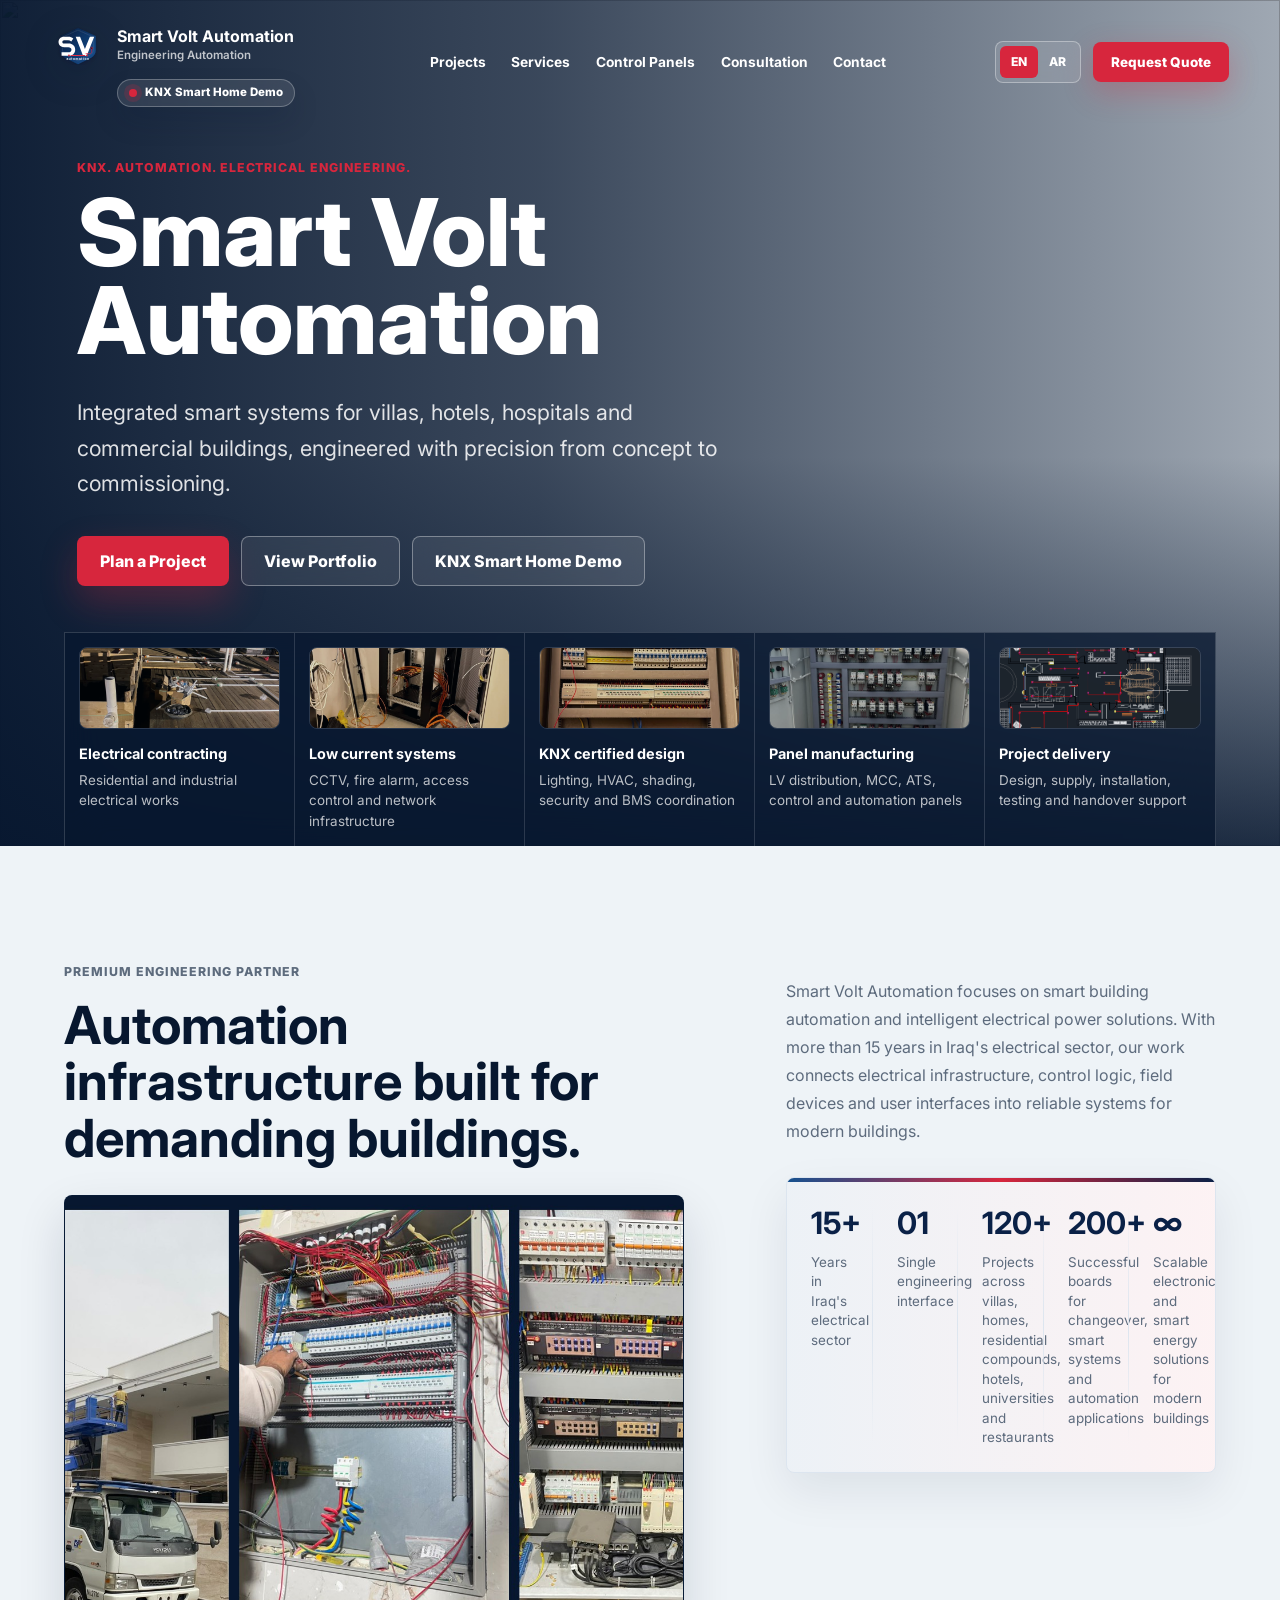
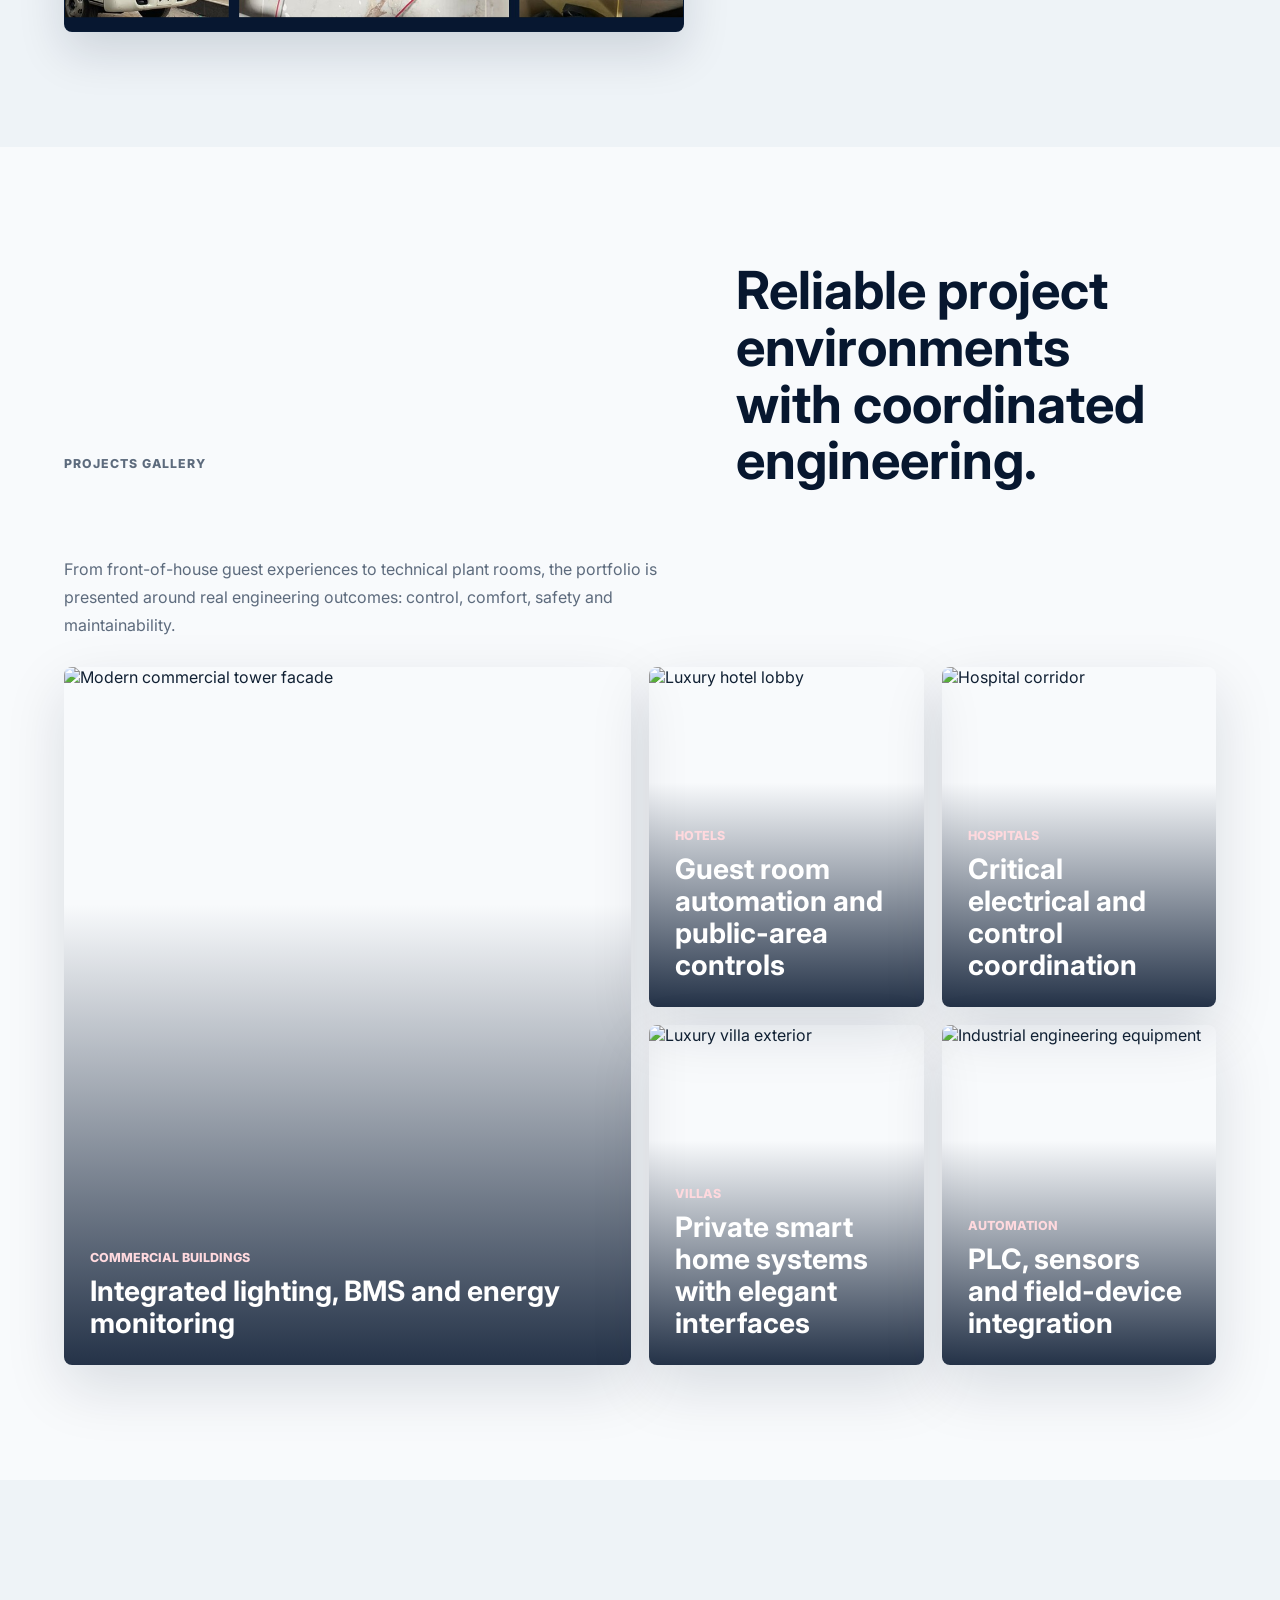
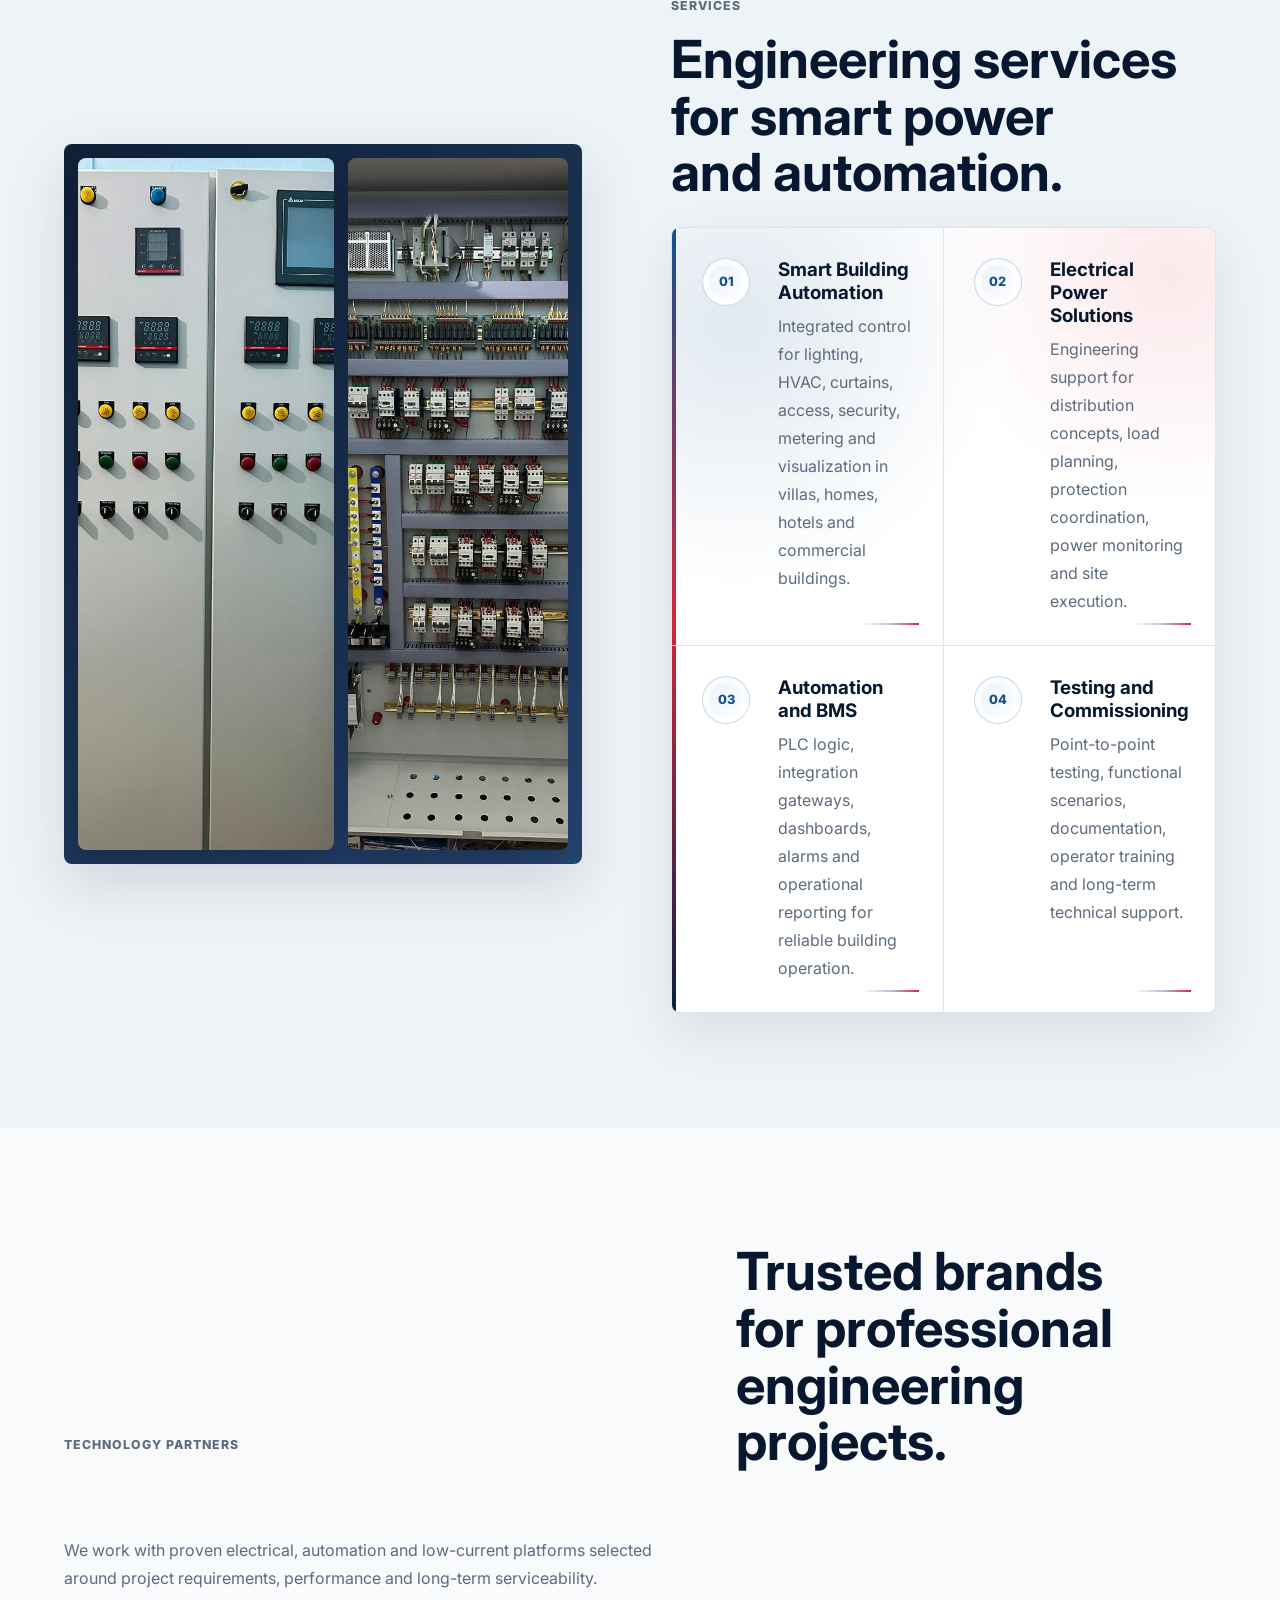
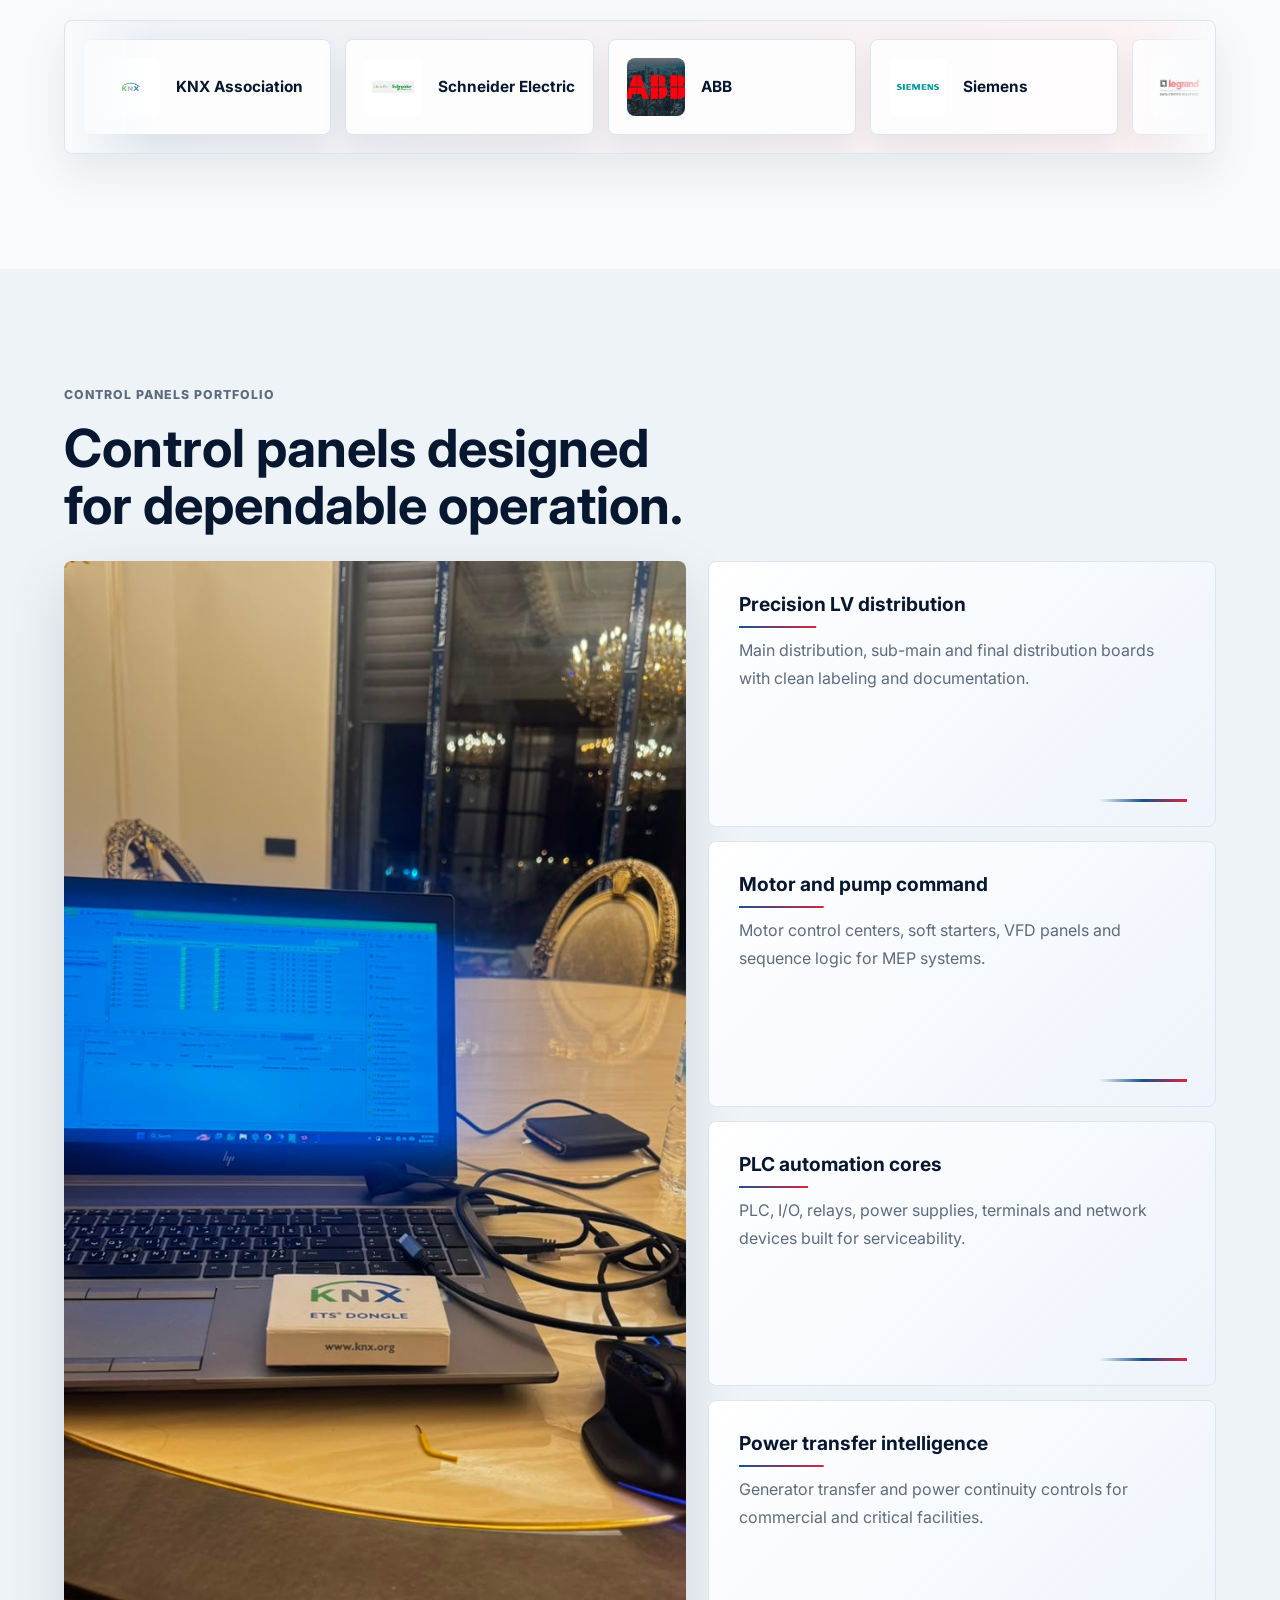
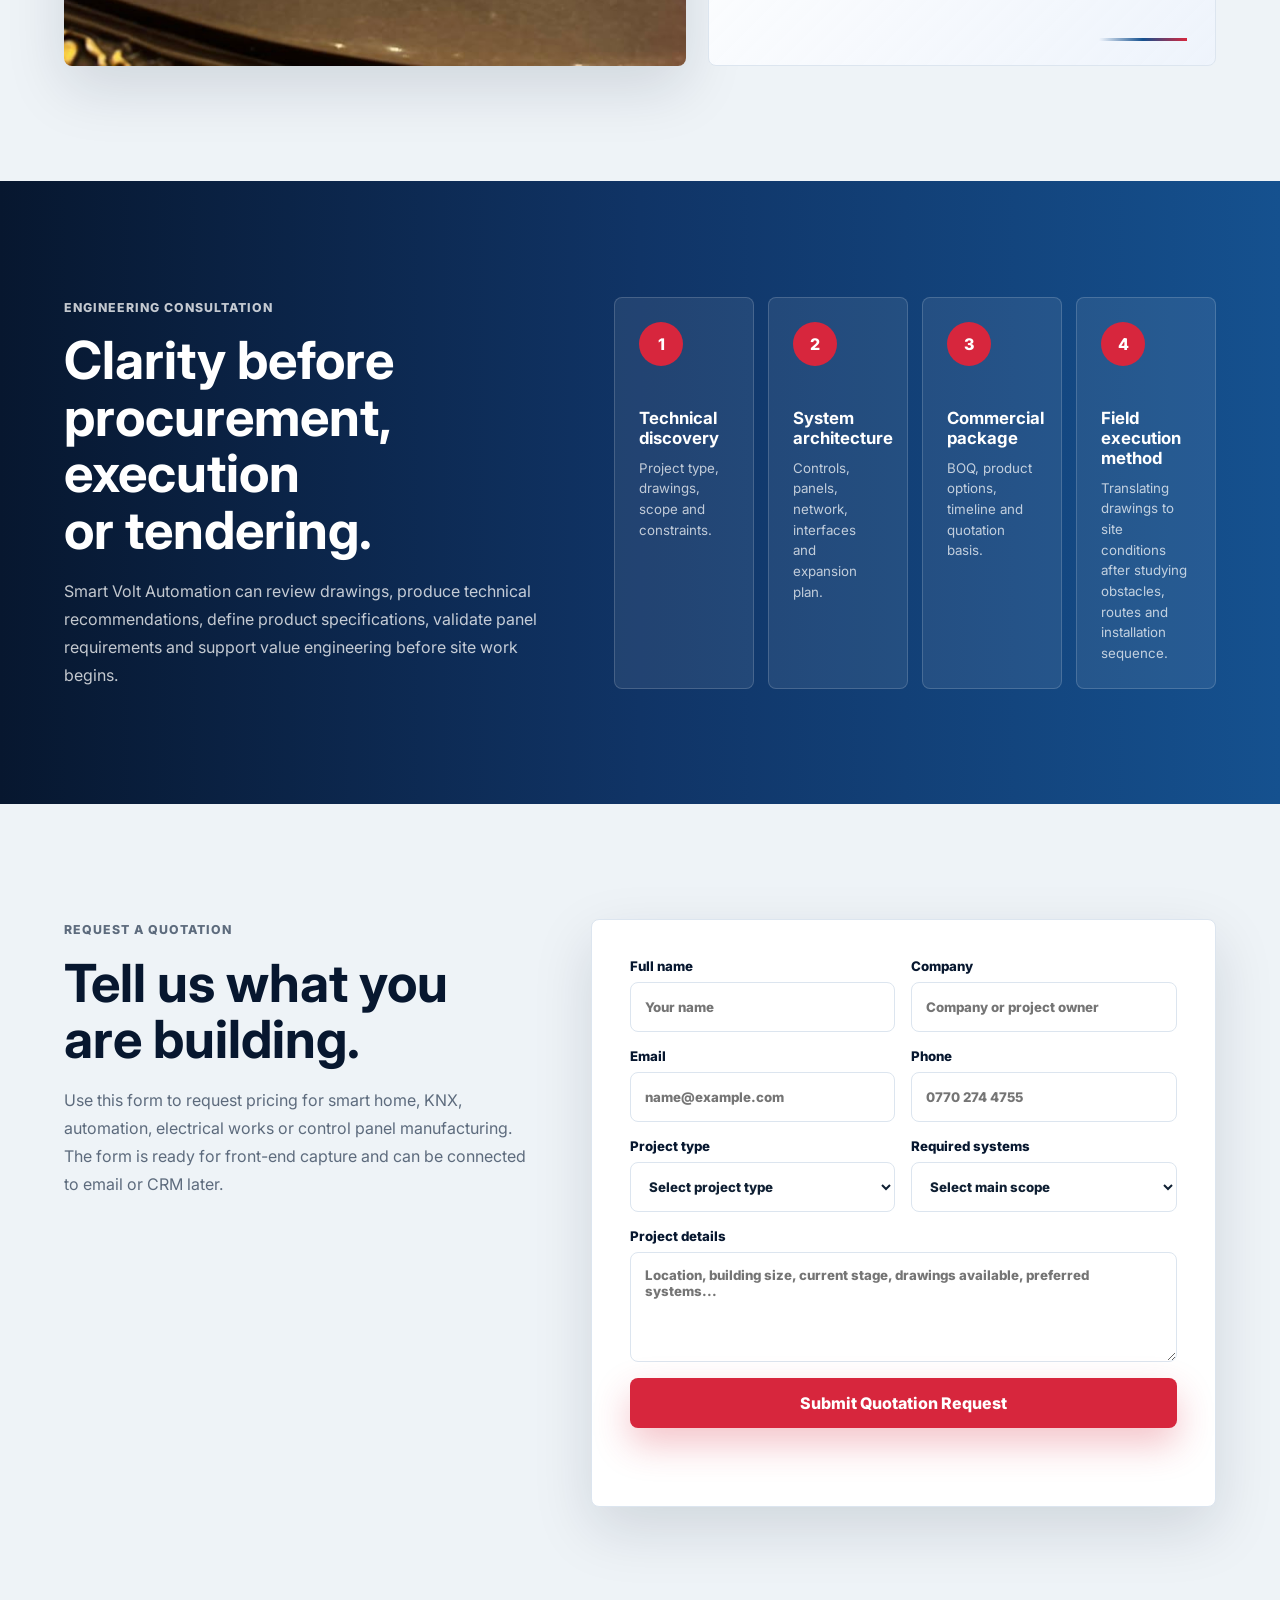
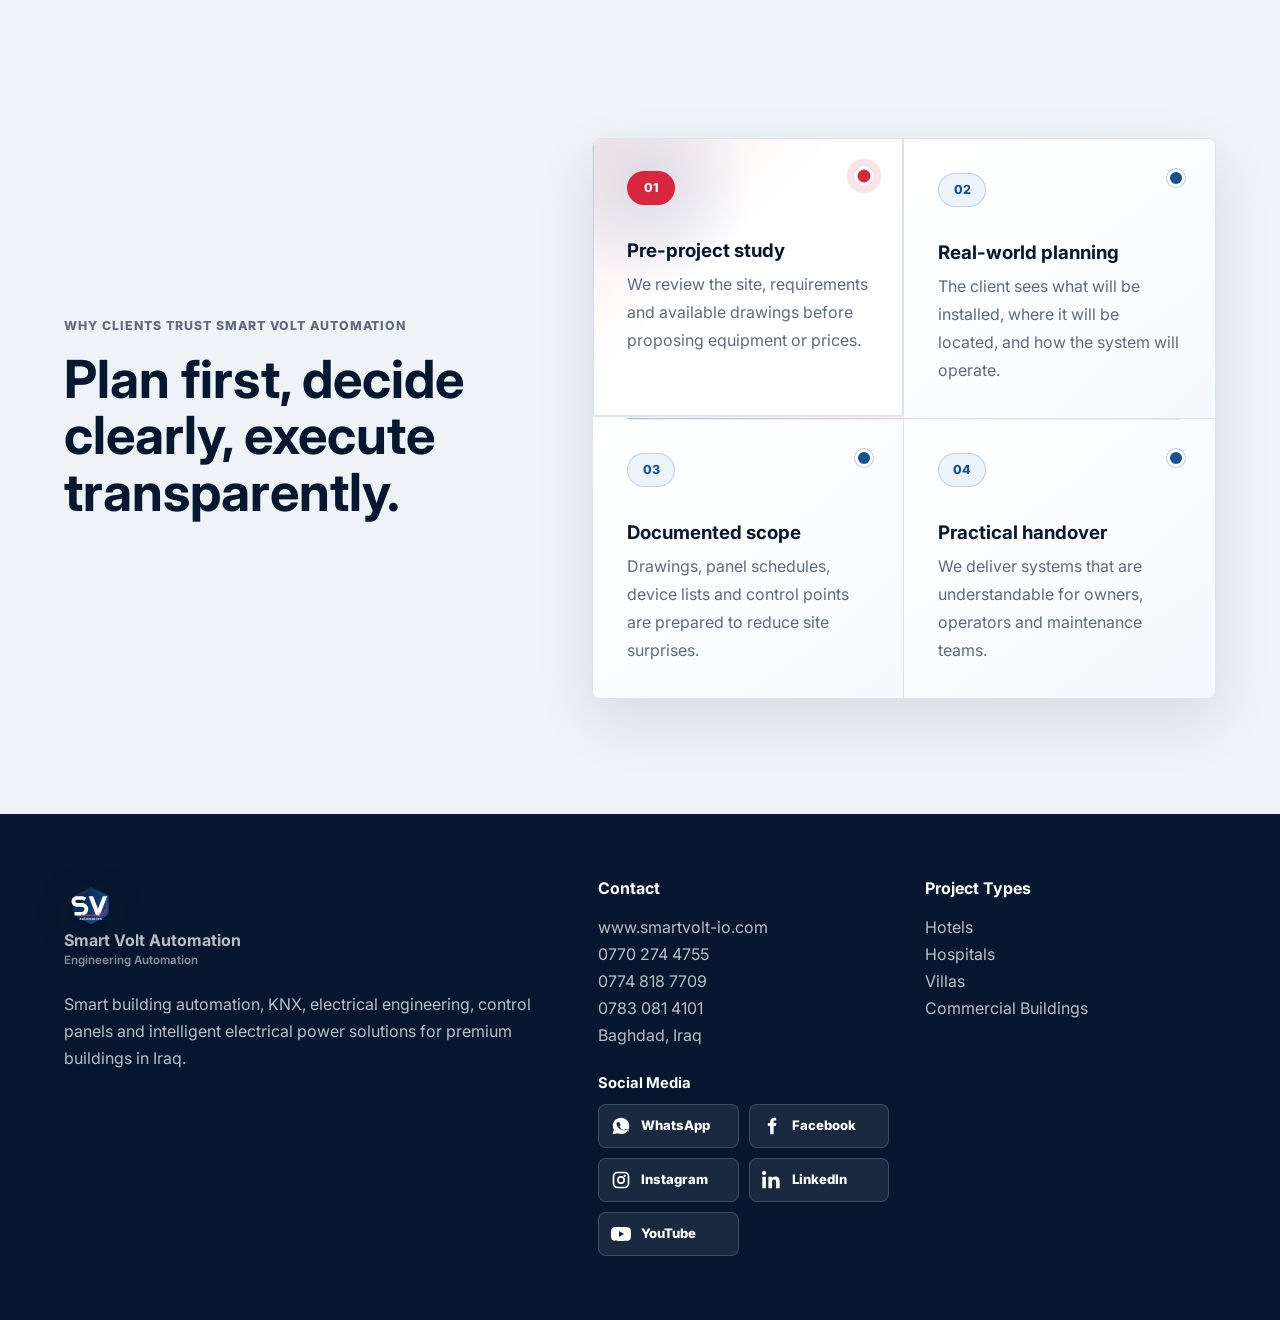
==== commit b721b7b7: "Keep main headings concise" ====
--- a/index.html
+++ b/index.html
@@ -152,7 +152,7 @@
       <section class="section image-grid-section" id="projects">
         <div class="section-heading wide projects-heading">
           <p class="eyebrow">Projects gallery</p>
-          <h2>Project environments where reliability, presentation and engineering coordination work together.</h2>
+          <h2>Reliable project environments with coordinated engineering.</h2>
           <p>
             From front-of-house guest experiences to technical plant rooms, the portfolio is
             presented around real engineering outcomes: control, comfort, safety and maintainability.
@@ -226,7 +226,7 @@
         </div>
         <div class="split-content">
           <p class="eyebrow">Services</p>
-          <h2>Engineering services for intelligent power and building automation.</h2>
+          <h2>Engineering services for smart power and automation.</h2>
           <div class="service-list">
             <article>
               <span>01</span>
@@ -263,7 +263,7 @@
       <section class="section partners-section">
         <div class="section-heading wide">
           <p class="eyebrow">Technology partners</p>
-          <h2>Trusted brands and systems we integrate in professional projects.</h2>
+          <h2>Trusted brands for professional engineering projects.</h2>
           <p>
             We work with proven electrical, automation and low-current platforms selected
             around project requirements, performance and long-term serviceability.
@@ -300,7 +300,7 @@
       <section class="section panels-section" id="panels">
         <div class="section-heading">
           <p class="eyebrow">Control panels portfolio</p>
-          <h2>Designed, assembled and documented for dependable operation.</h2>
+          <h2>Control panels designed for dependable operation.</h2>
         </div>
         <div class="panel-layout">
           <div class="panel-image">
@@ -333,7 +333,7 @@
       <section class="section consultation-section" id="consultation">
         <div class="consultation-copy">
           <p class="eyebrow">Engineering consultation</p>
-          <h2>Get clarity before procurement, installation or tender submission.</h2>
+          <h2>Clarity before procurement, execution or tendering.</h2>
           <p>
             Smart Volt Automation can review drawings, produce technical recommendations, define product
             specifications, validate panel requirements and support value engineering before site work begins.
@@ -410,7 +410,7 @@
       <section class="section trust-section">
         <div class="trust-copy">
           <p class="eyebrow">Why clients trust Smart Volt Automation</p>
-          <h2>Planning first, clear decisions, and execution the client can understand.</h2>
+          <h2>Plan first, decide clearly, execute transparently.</h2>
         </div>
         <div class="trust-grid" data-trust-grid>
           <article class="is-active" tabindex="0">
--- a/styles.css
+++ b/styles.css
@@ -533,16 +533,26 @@
   display: grid;
   max-width: none;
   grid-template-columns: minmax(280px, 640px) minmax(240px, 480px);
-  gap: clamp(28px, 8vw, 110px);
+  gap: clamp(18px, 4vw, 48px);
   align-items: end;
+}
+
+.section-heading p:not(.eyebrow),
+.split-content > p:not(.eyebrow),
+.consultation-copy > p:not(.eyebrow),
+.quote-intro > p:not(.eyebrow),
+.trust-copy > p:not(.eyebrow) {
+  margin: 18px 0 0;
 }
 
 .section h2 {
   margin: 0;
+  max-width: 980px;
   color: var(--blue-950);
-  font-size: clamp(2rem, 4.6vw, 4rem);
-  line-height: 1.03;
+  font-size: clamp(2rem, 4.1vw, 3.55rem);
+  line-height: 1.08;
   letter-spacing: 0;
+  text-wrap: balance;
 }
 
 .section p {
@@ -768,7 +778,7 @@
   position: relative;
   display: grid;
   grid-template-columns: repeat(2, minmax(0, 1fr));
-  margin-top: 34px;
+  margin-top: 26px;
   overflow: hidden;
   border: 1px solid var(--line);
   border-radius: var(--radius);
@@ -868,7 +878,7 @@
 
 .partners-showcase {
   --partner-duration: 32s;
-  margin-top: 42px;
+  margin-top: 28px;
 }
 
 .partners-marquee {
@@ -1068,7 +1078,7 @@
   display: grid;
   grid-template-columns: minmax(320px, 1.1fr) minmax(320px, 0.9fr);
   gap: 22px;
-  margin-top: 42px;
+  margin-top: 28px;
 }
 
 .panel-image {
@@ -1202,7 +1212,7 @@
 .consultation-section {
   display: grid;
   grid-template-columns: minmax(320px, 0.9fr) minmax(320px, 1.1fr);
-  gap: clamp(28px, 7vw, 94px);
+  gap: clamp(24px, 5vw, 58px);
   align-items: center;
   background: linear-gradient(90deg, var(--blue-950), var(--blue-800), var(--blue-700));
   color: var(--white);
@@ -1259,7 +1269,7 @@
 .quotation-section {
   display: grid;
   grid-template-columns: minmax(300px, 0.75fr) minmax(320px, 1fr);
-  gap: clamp(30px, 7vw, 88px);
+  gap: clamp(24px, 5vw, 58px);
   align-items: start;
   background: var(--page);
 }
@@ -1341,7 +1351,7 @@
 .trust-section {
   display: grid;
   grid-template-columns: minmax(300px, 0.75fr) minmax(320px, 1fr);
-  gap: clamp(32px, 8vw, 96px);
+  gap: clamp(24px, 5vw, 60px);
   align-items: center;
 }
 
@@ -1720,6 +1730,11 @@
     font-size: clamp(2.85rem, 13.6vw, 3.55rem);
   }
 
+  .section h2 {
+    font-size: clamp(1.72rem, 9vw, 2.35rem);
+    line-height: 1.12;
+  }
+
   .btn {
     width: 100%;
   }
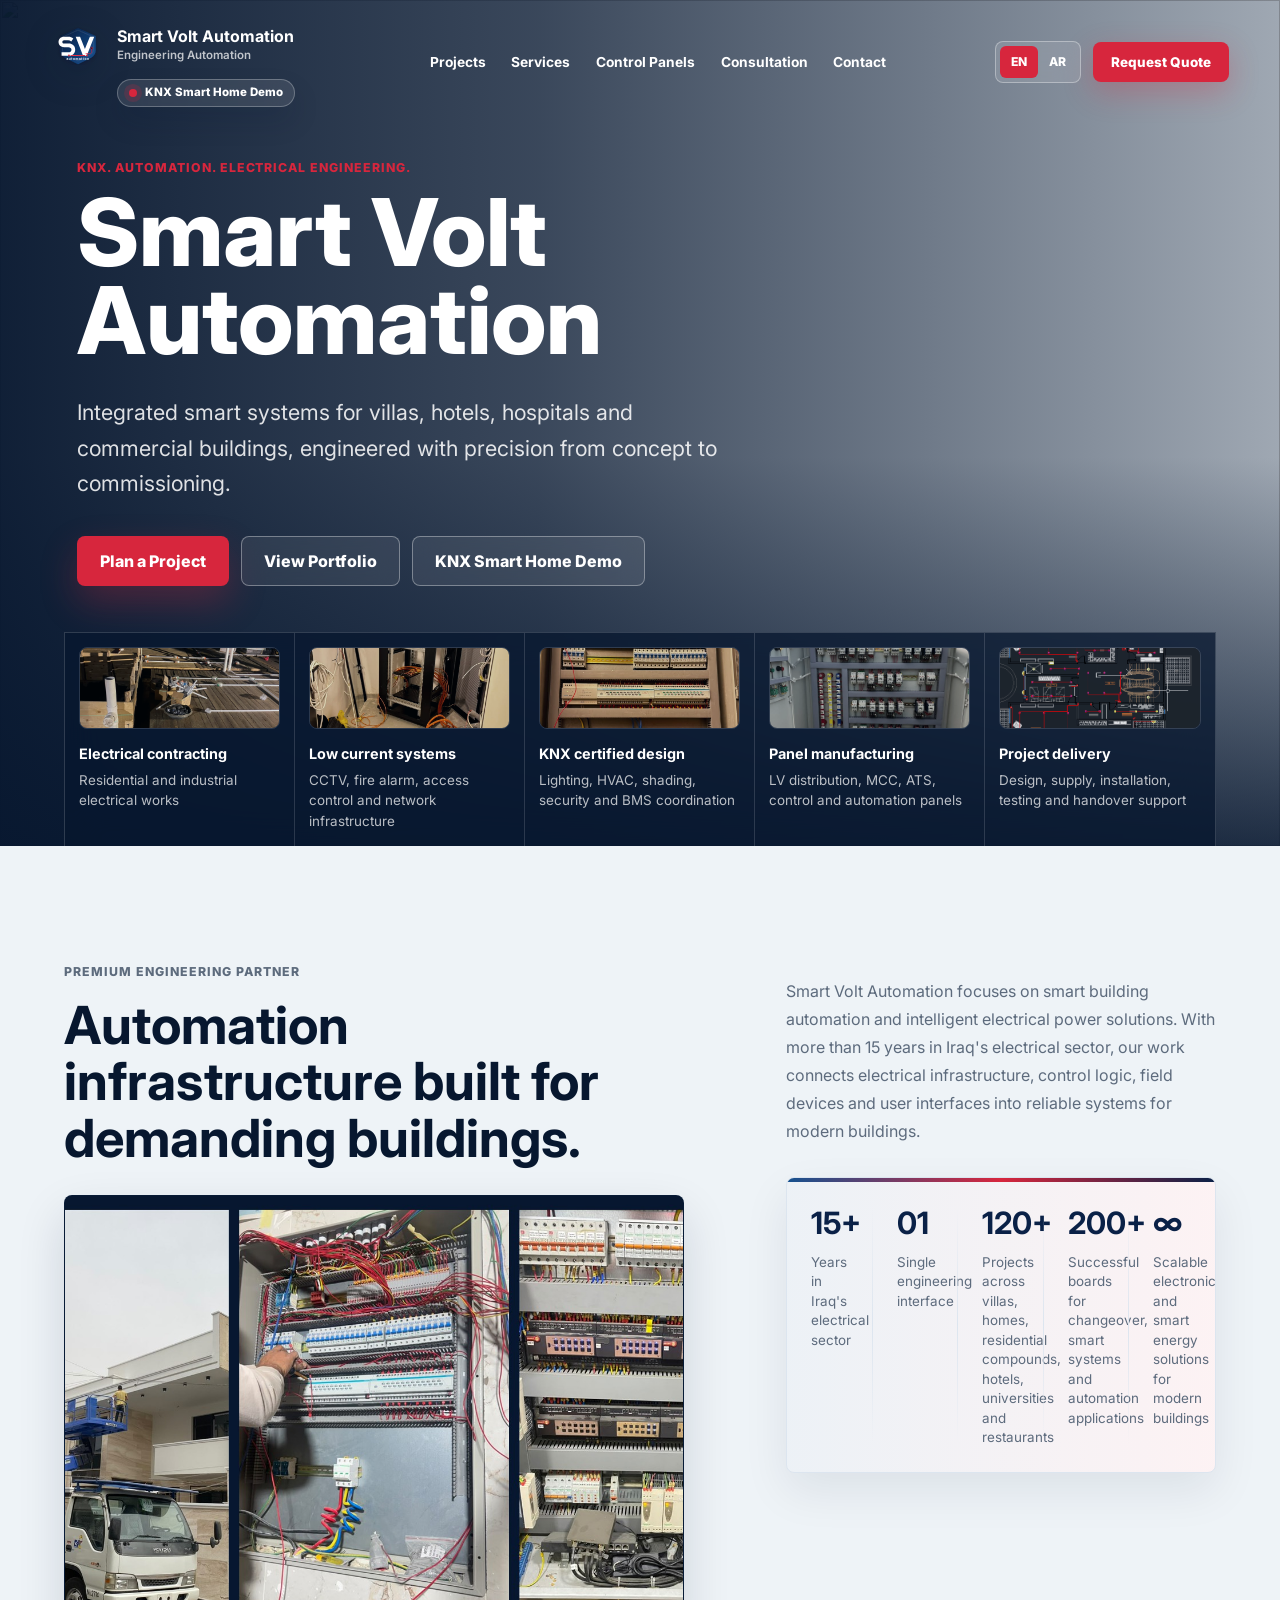
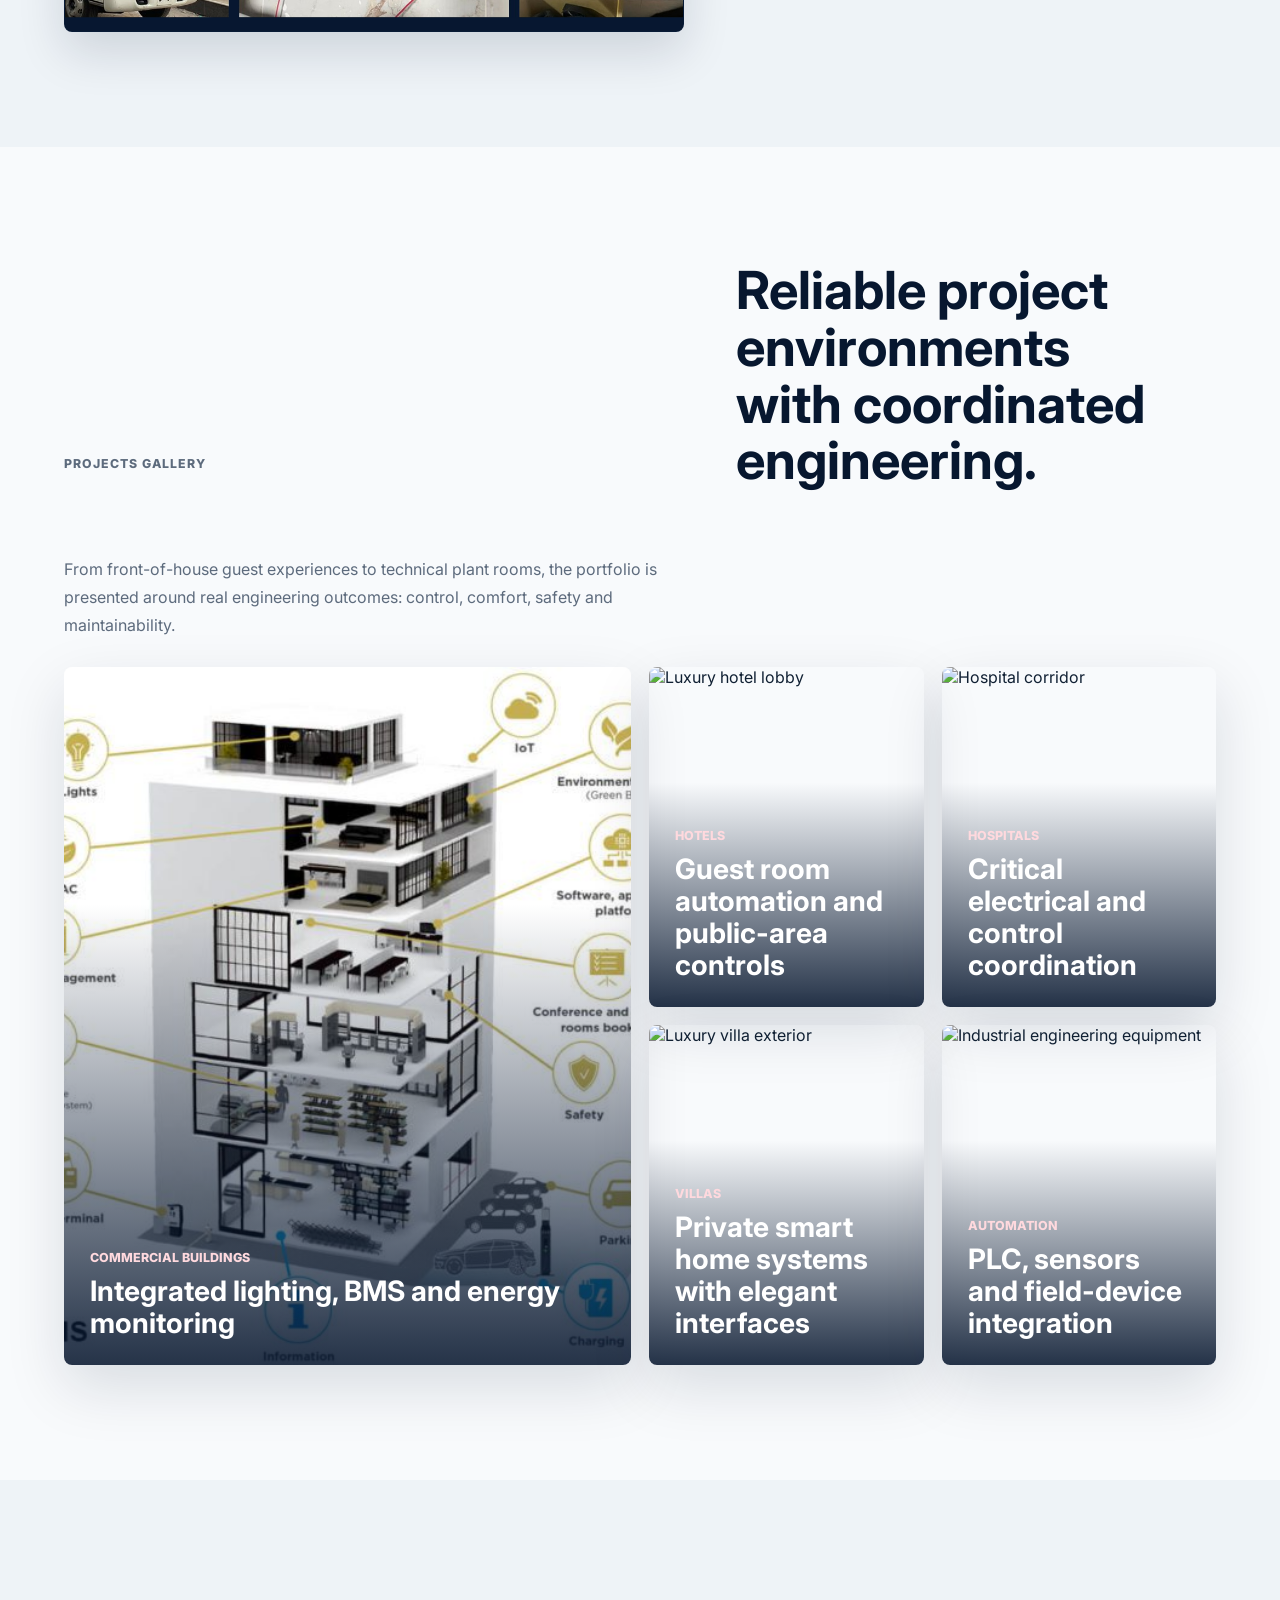
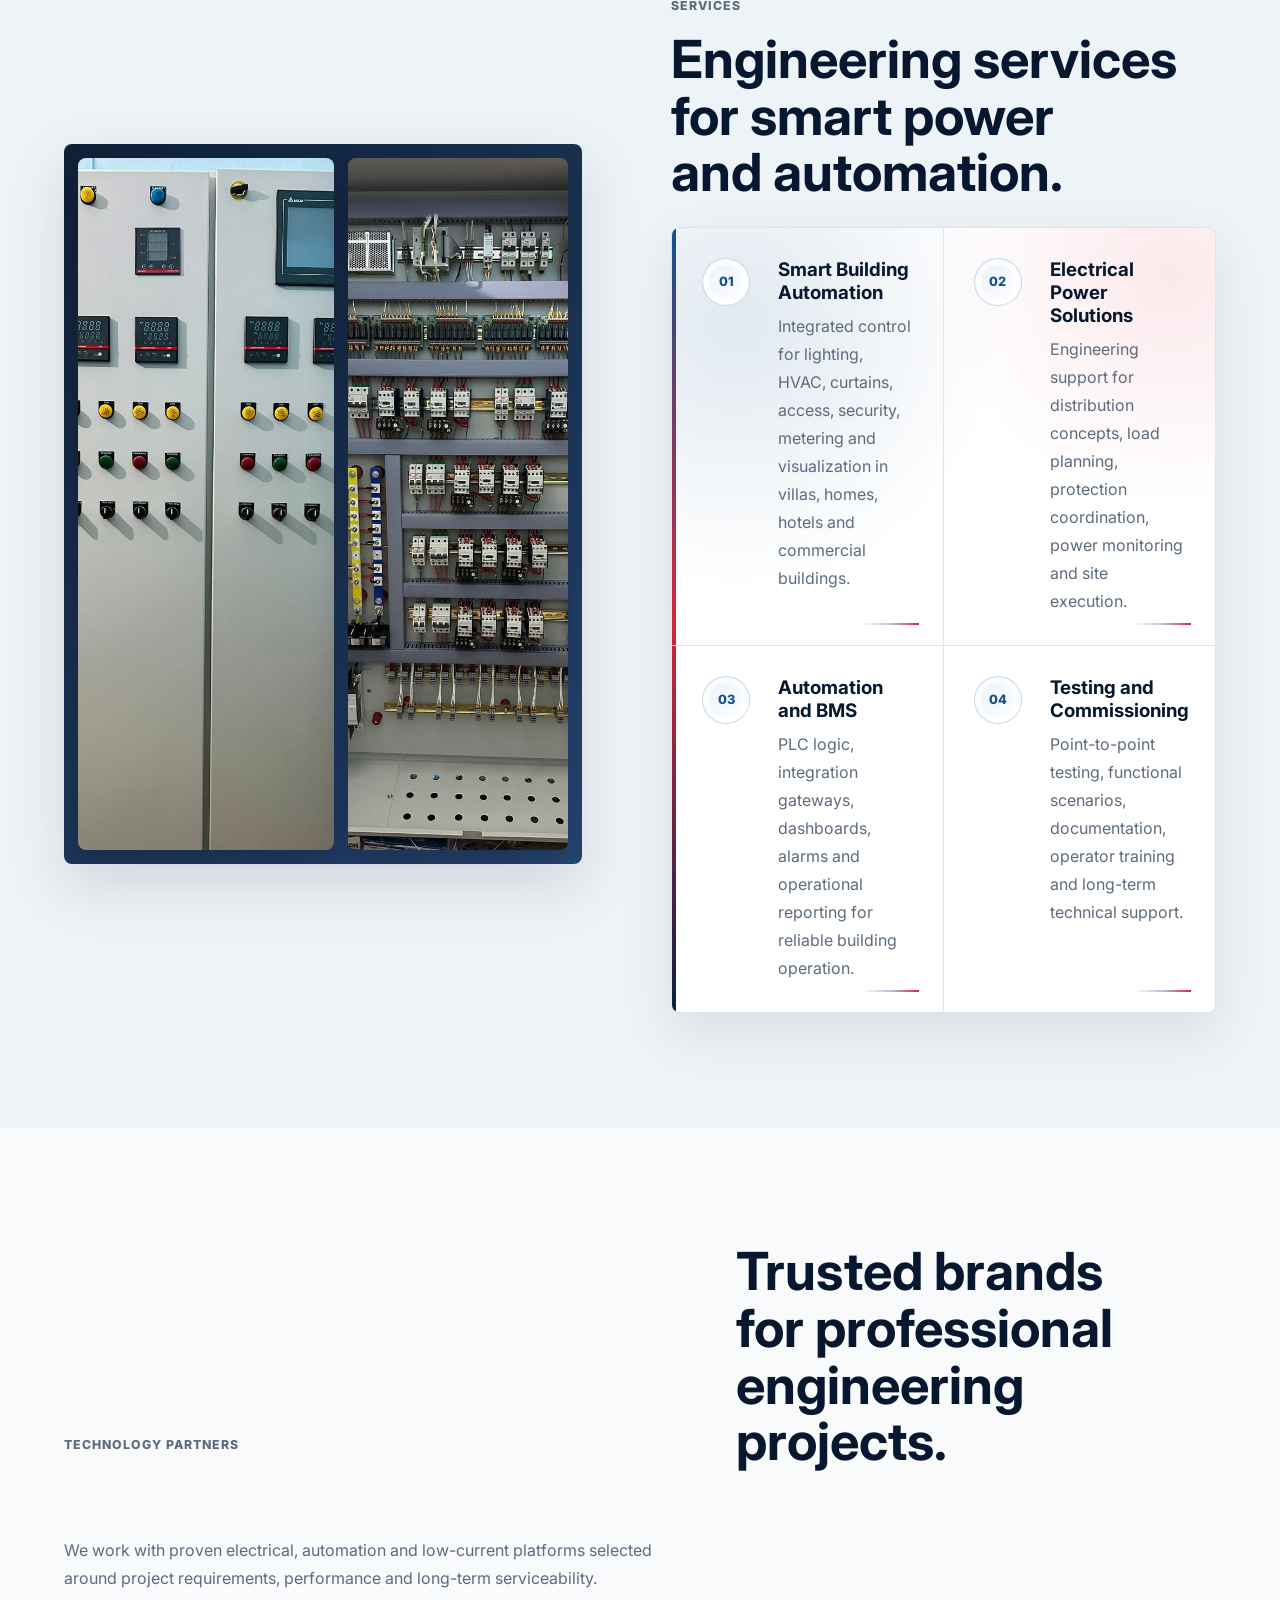
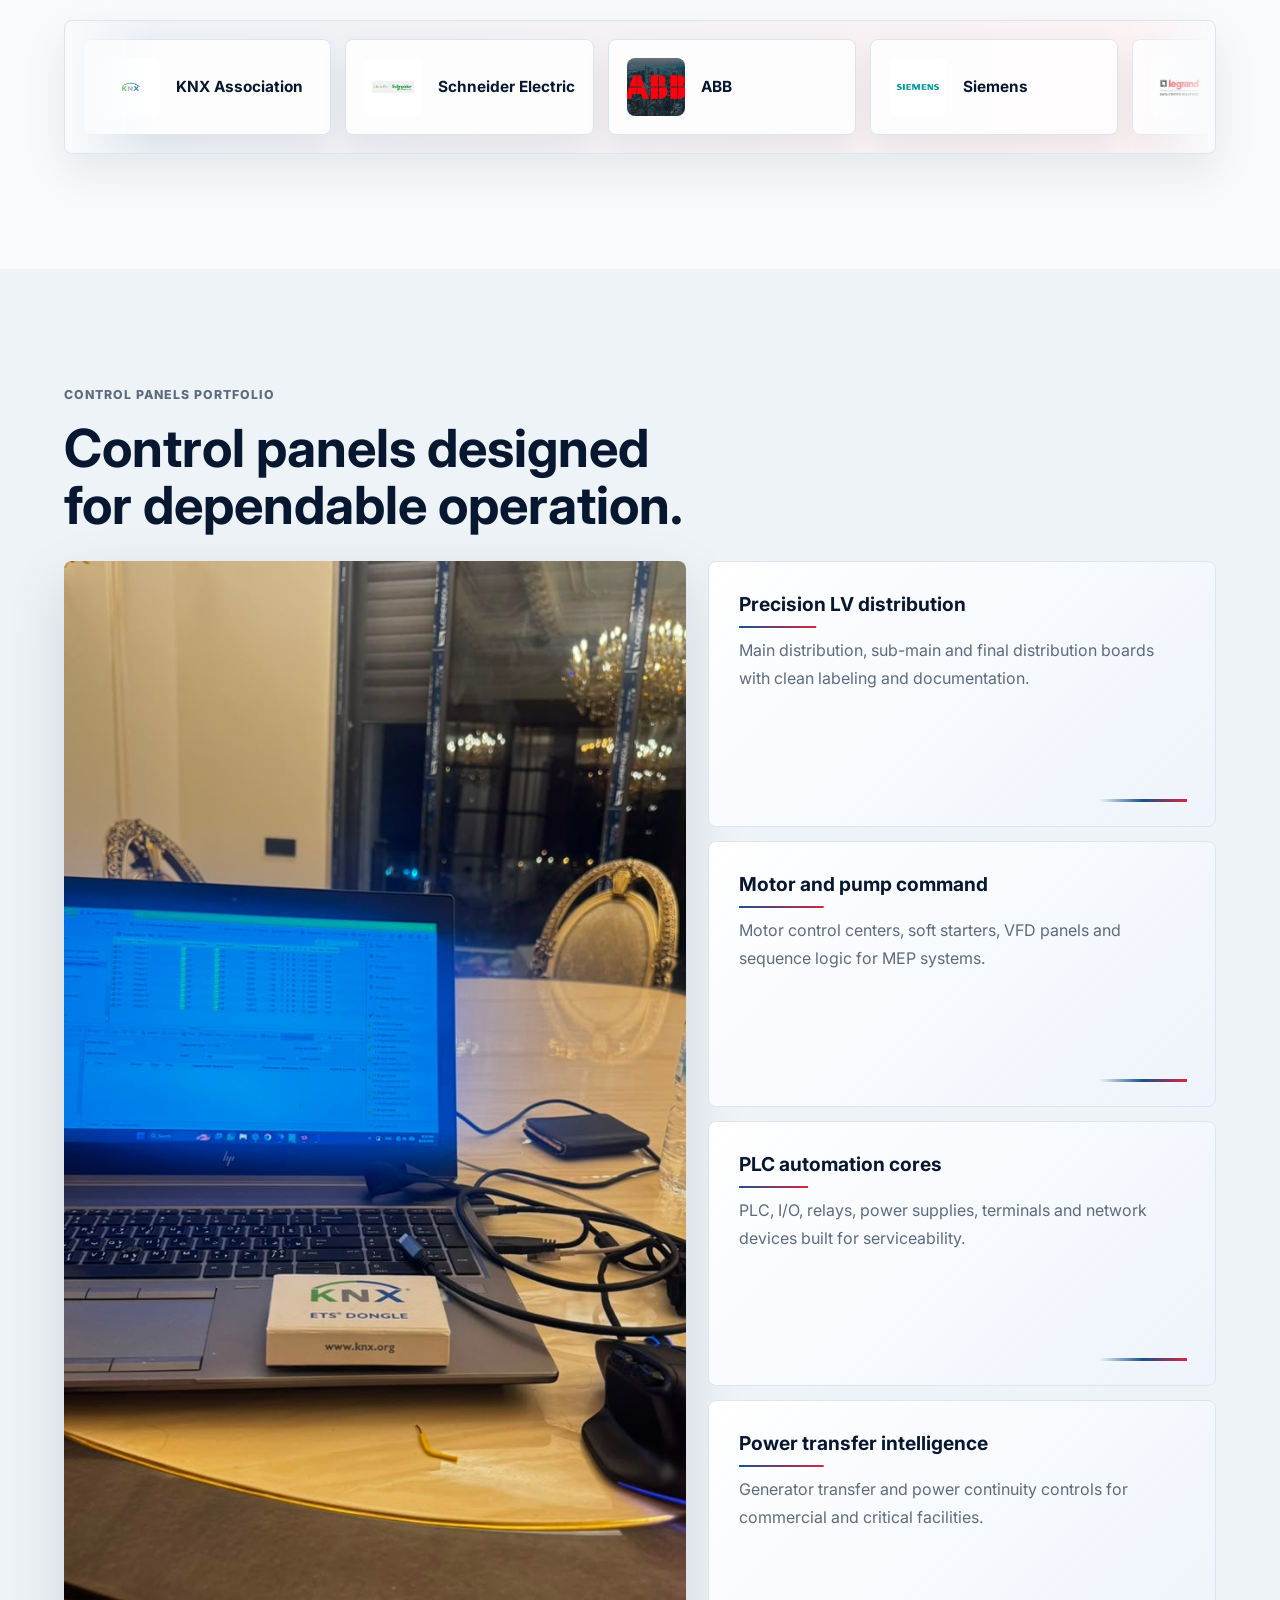
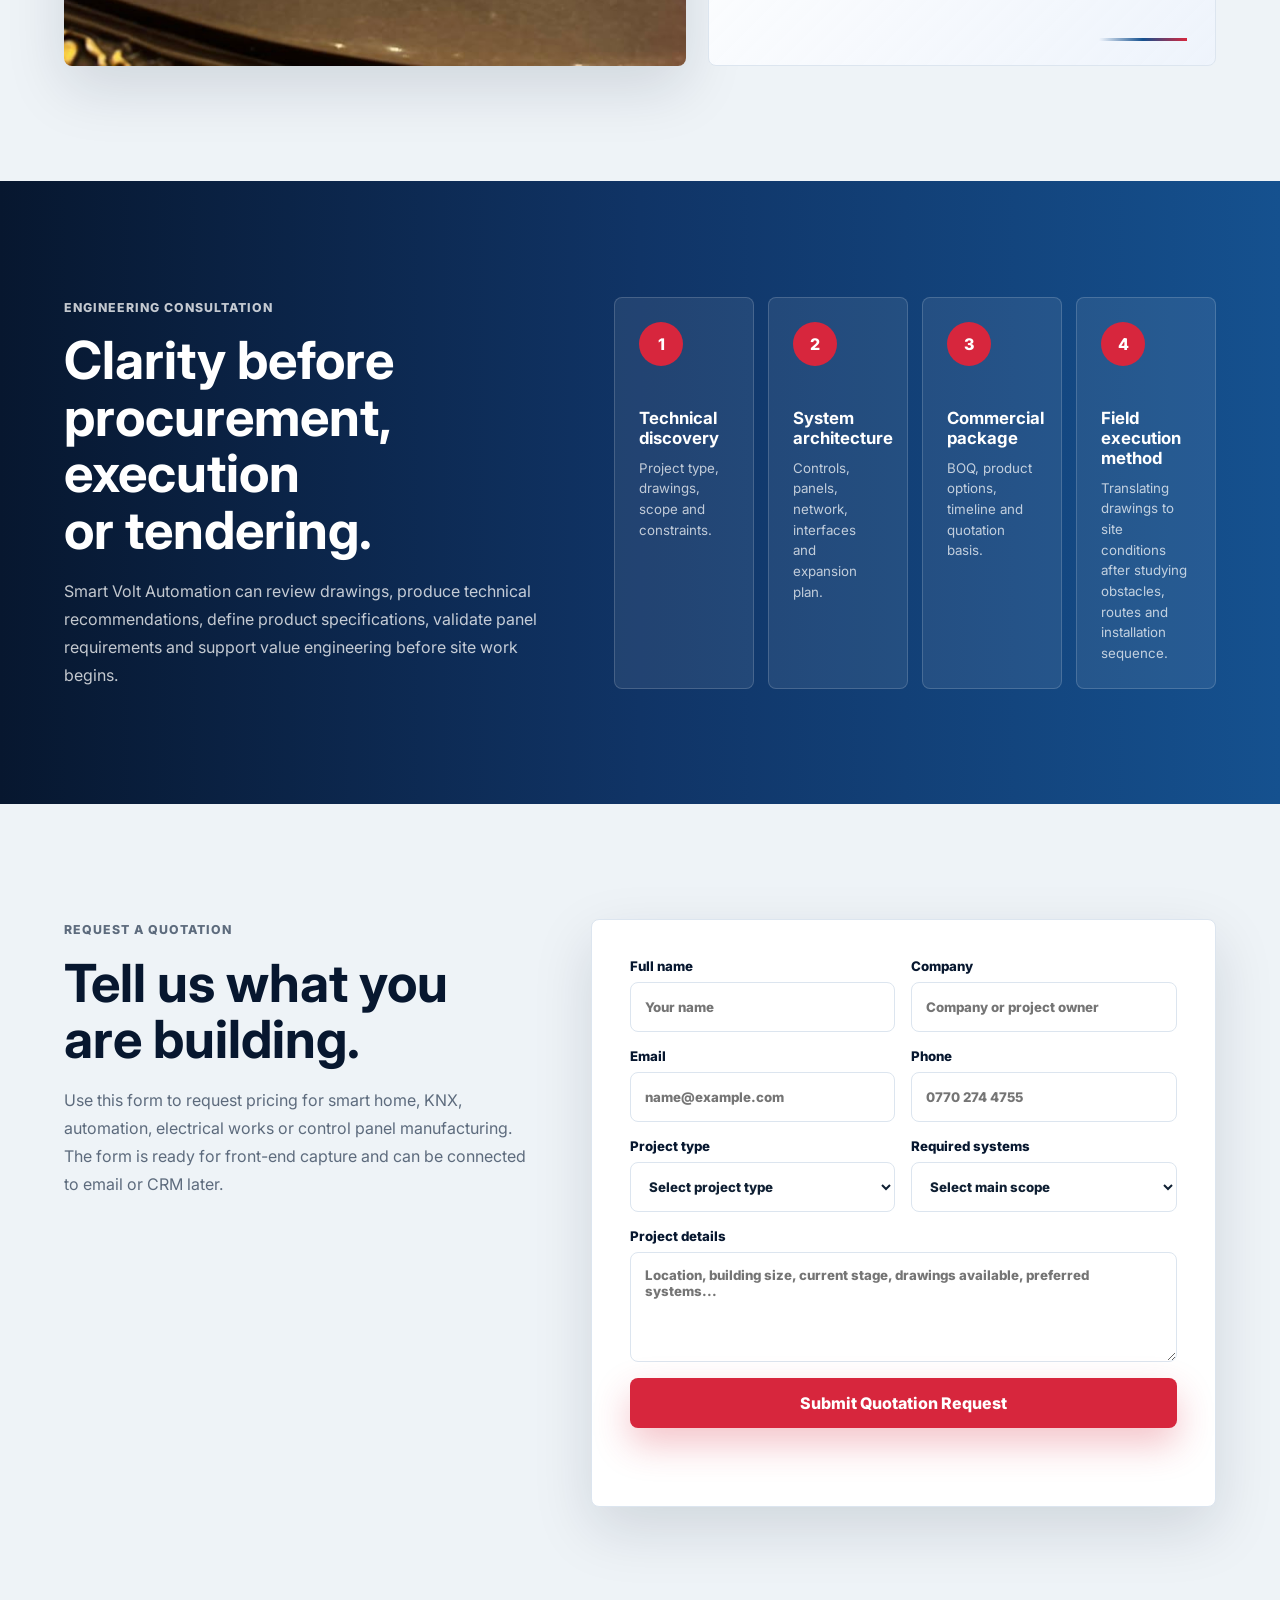
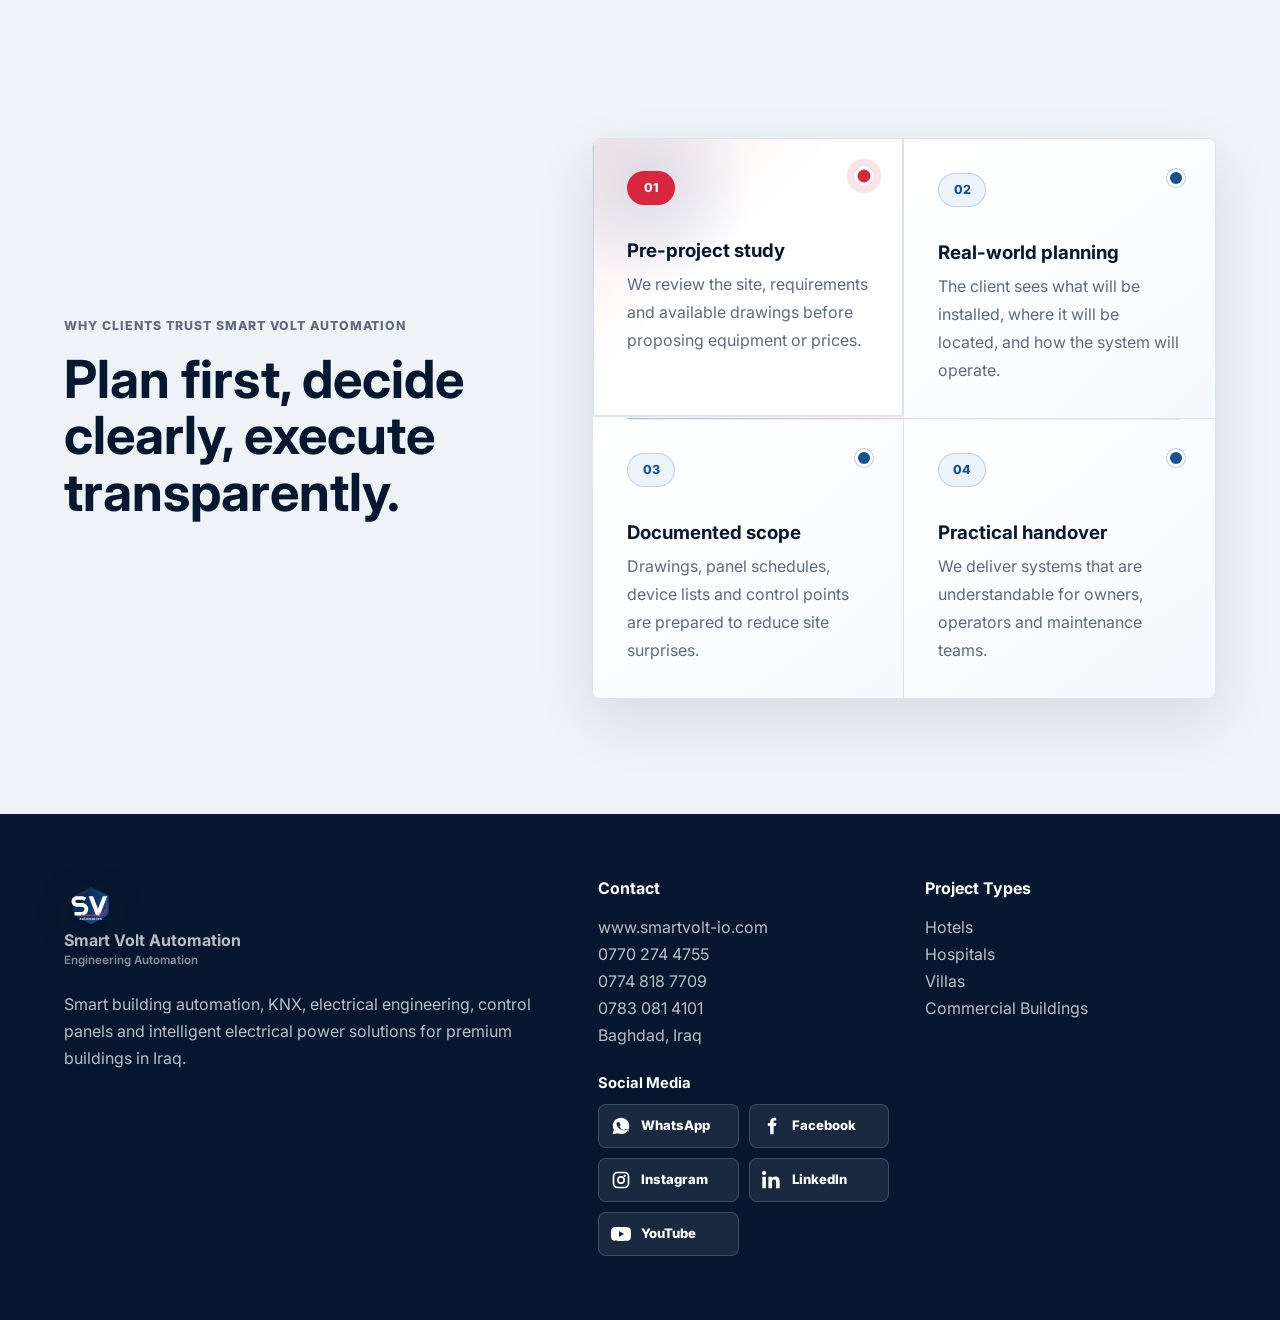
==== commit d33128e2: "Update BMS project image" ====
--- a/index.html
+++ b/index.html
@@ -162,8 +162,8 @@
         <div class="project-grid">
           <article class="project-card feature">
             <img
-              src="https://images.unsplash.com/photo-1518005020951-eccb494ad742?auto=format&fit=crop&w=1300&q=85"
-              alt="Modern commercial tower facade"
+              src="assets/project-bms-energy-monitoring.jpg"
+              alt="BMS lighting HVAC and energy monitoring diagram"
             />
             <div>
               <span>Commercial Buildings</span>
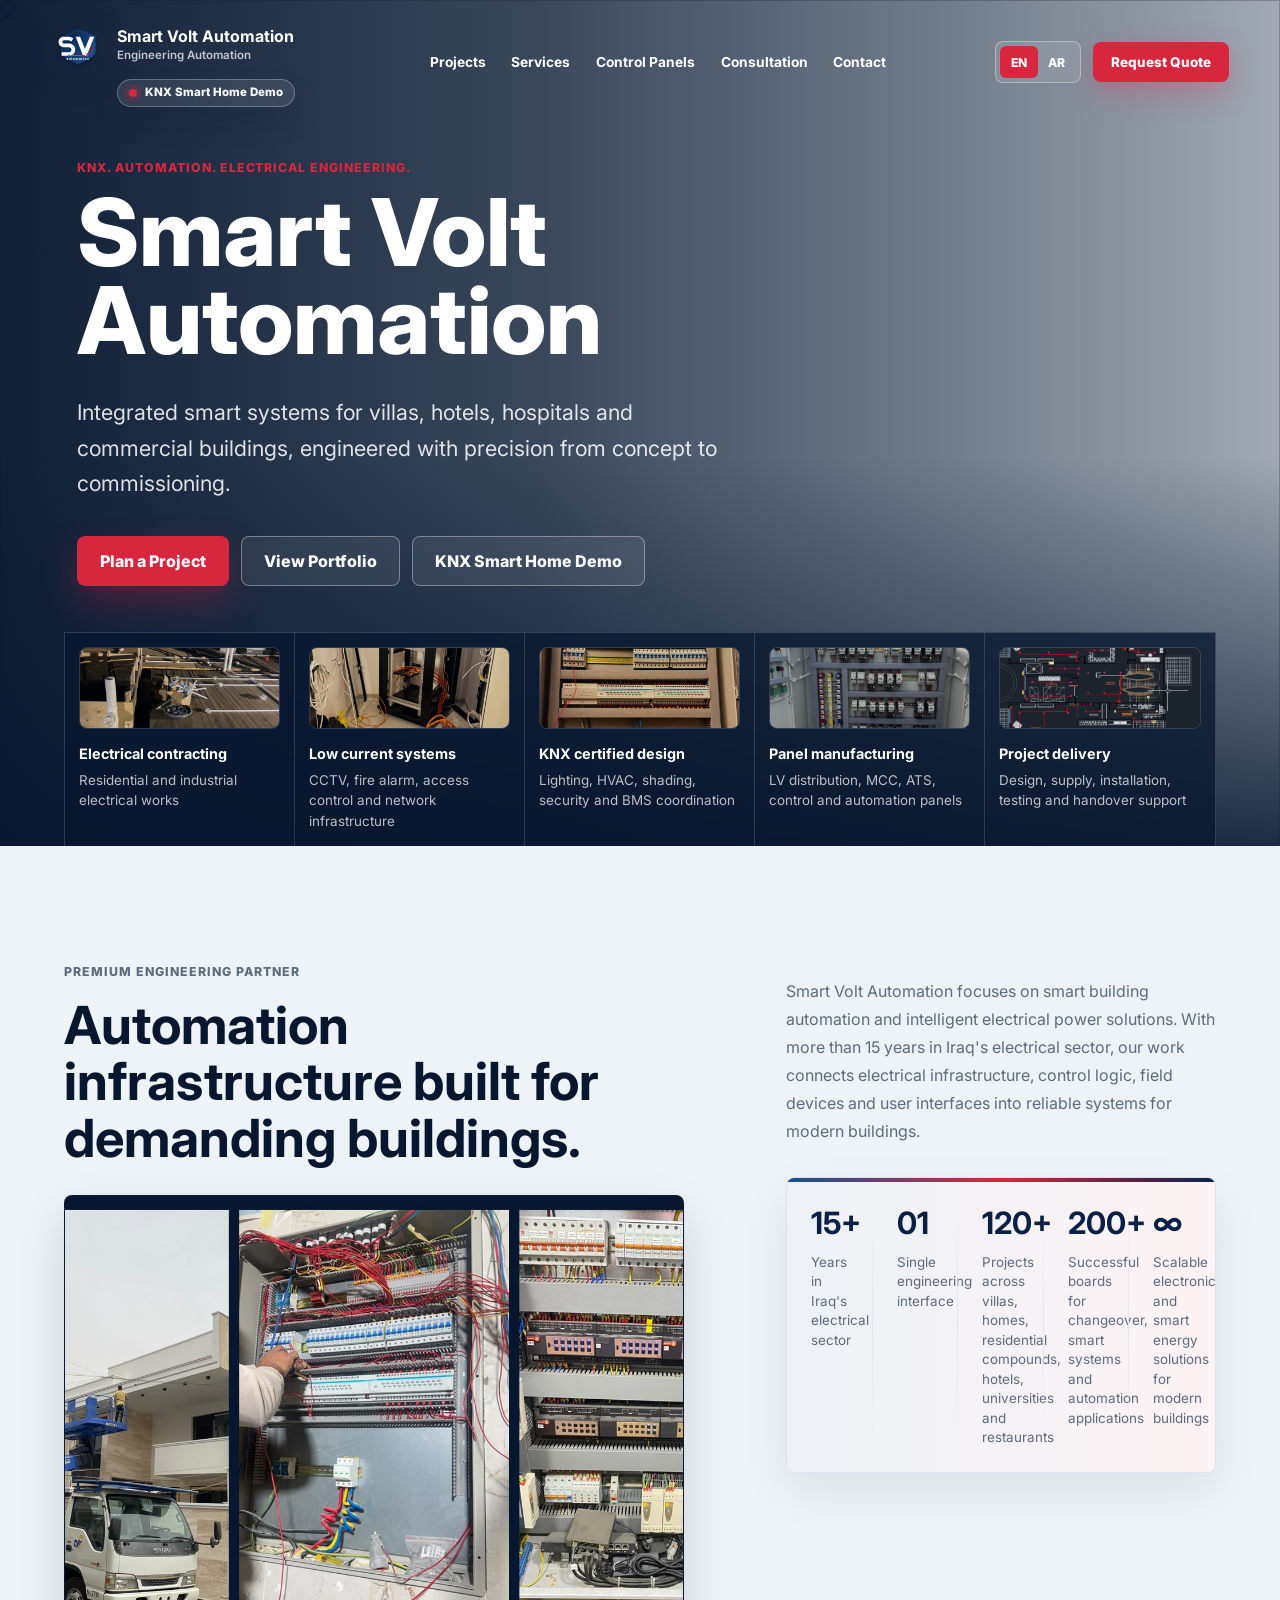
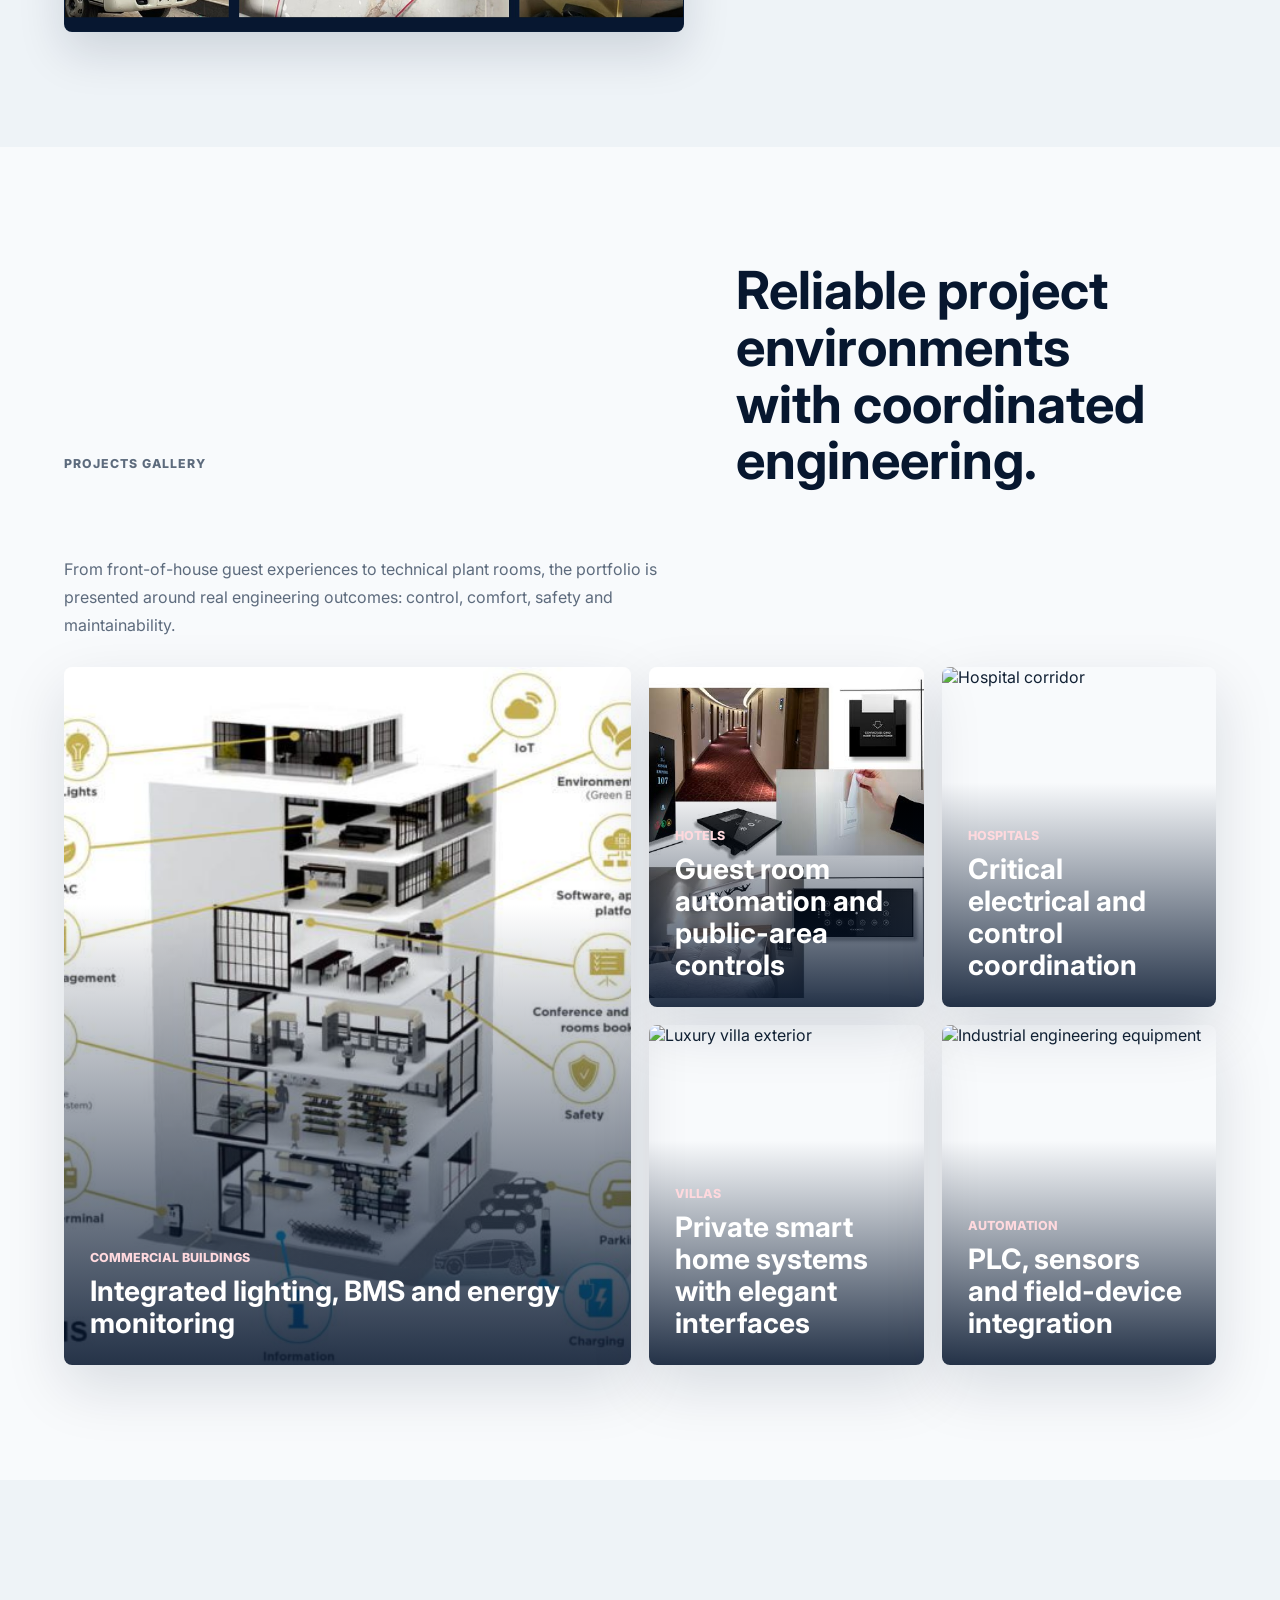
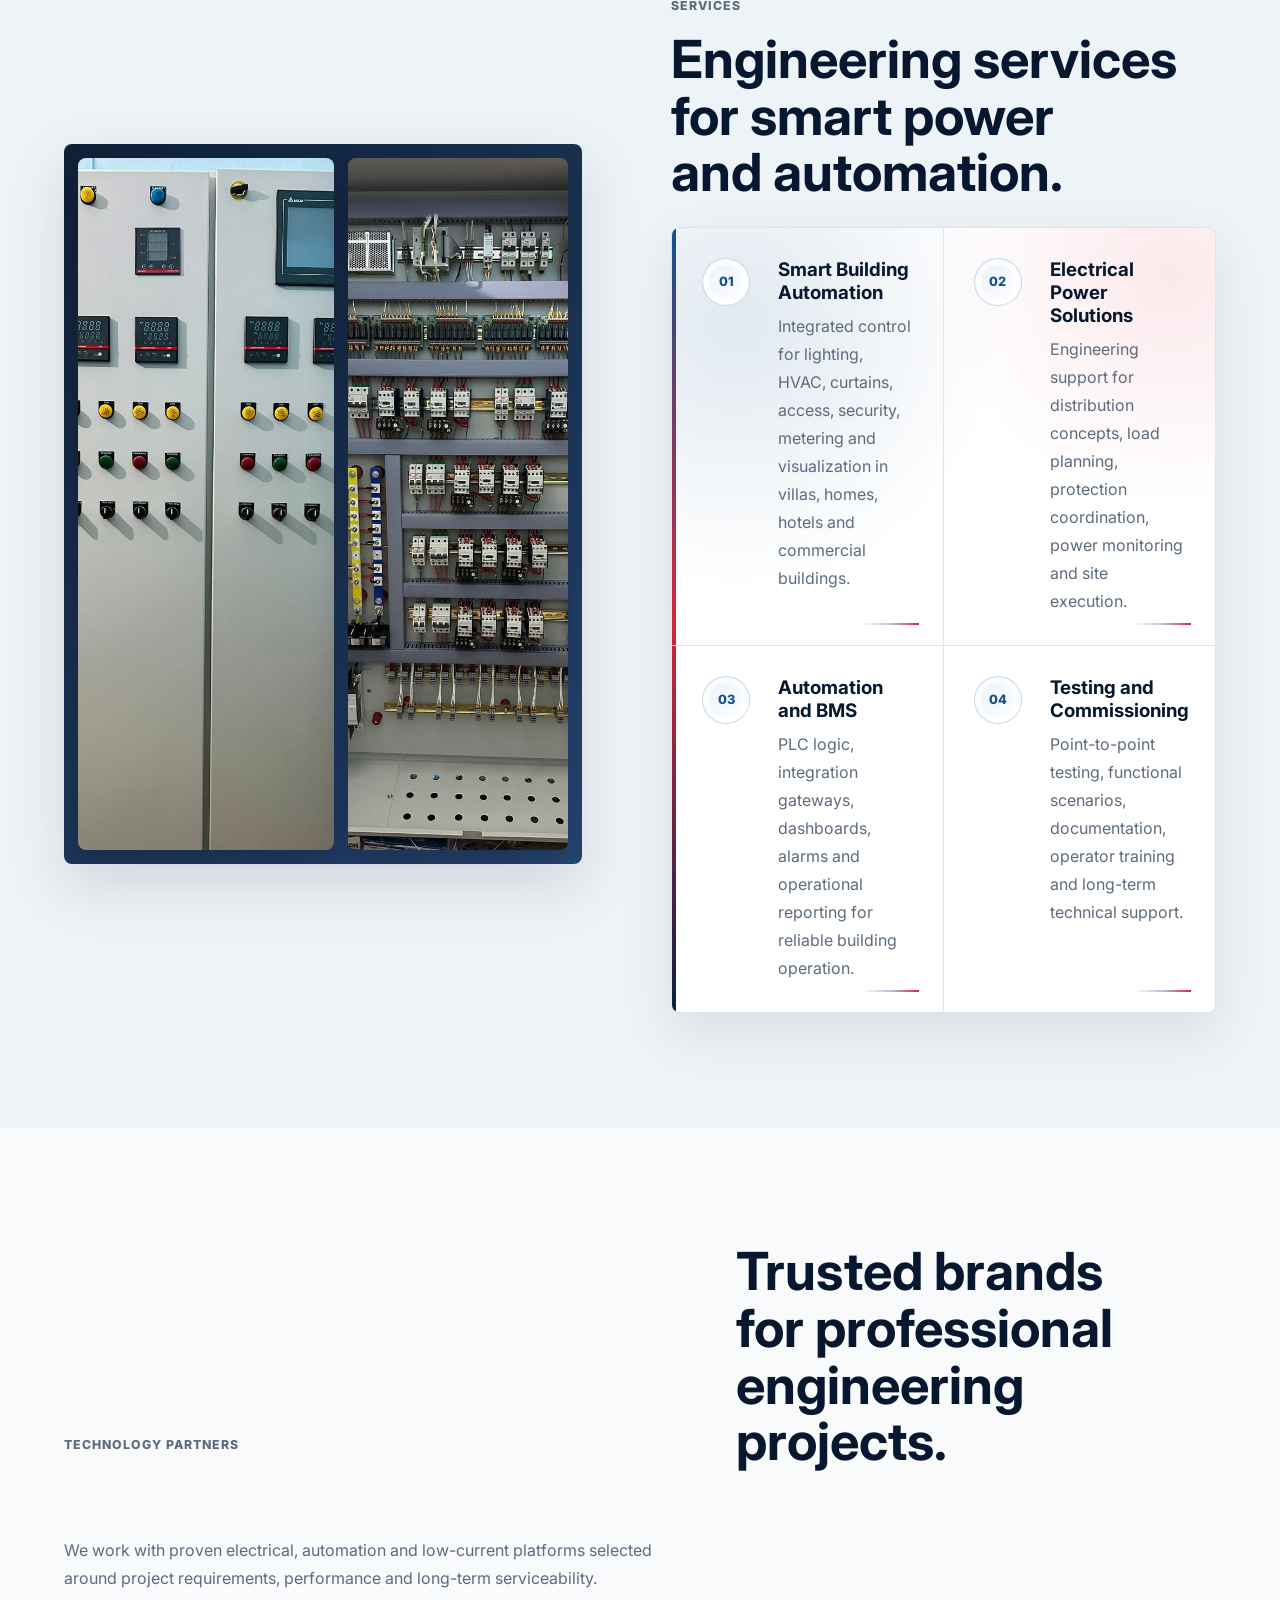
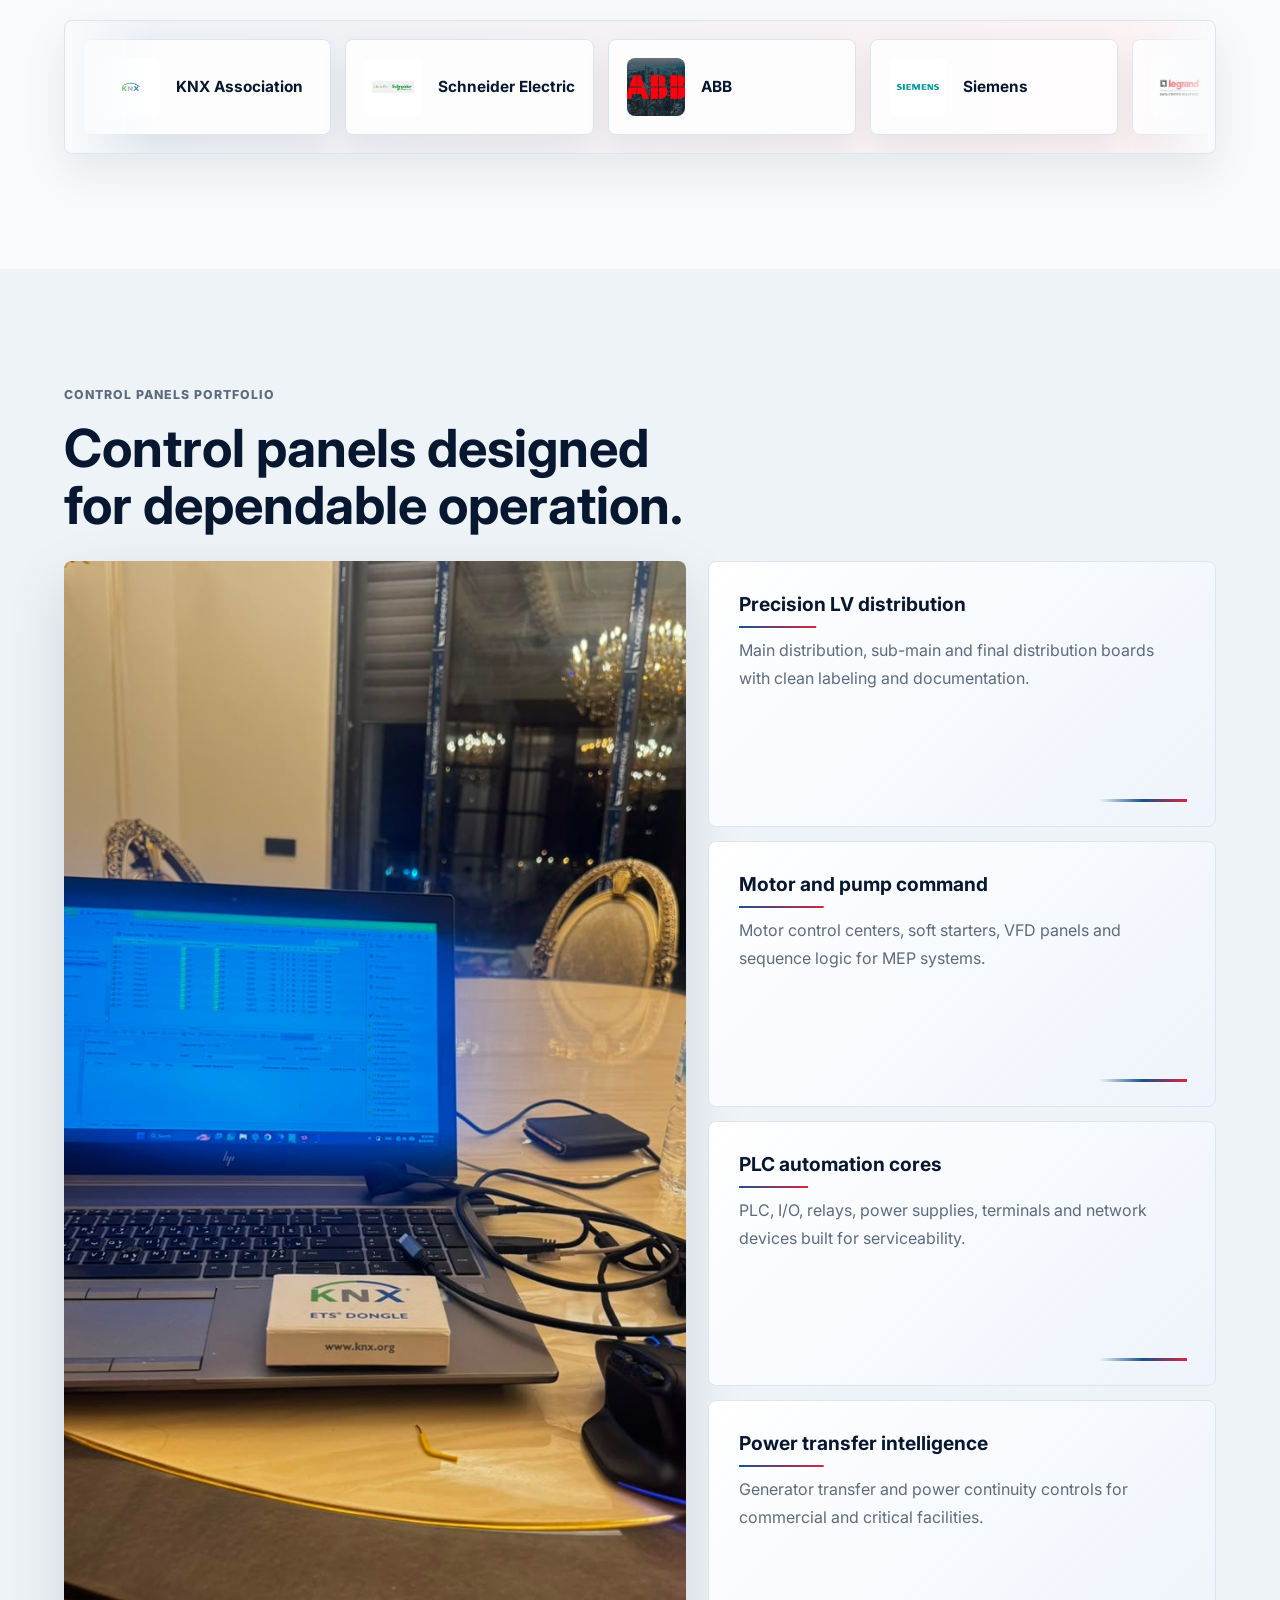
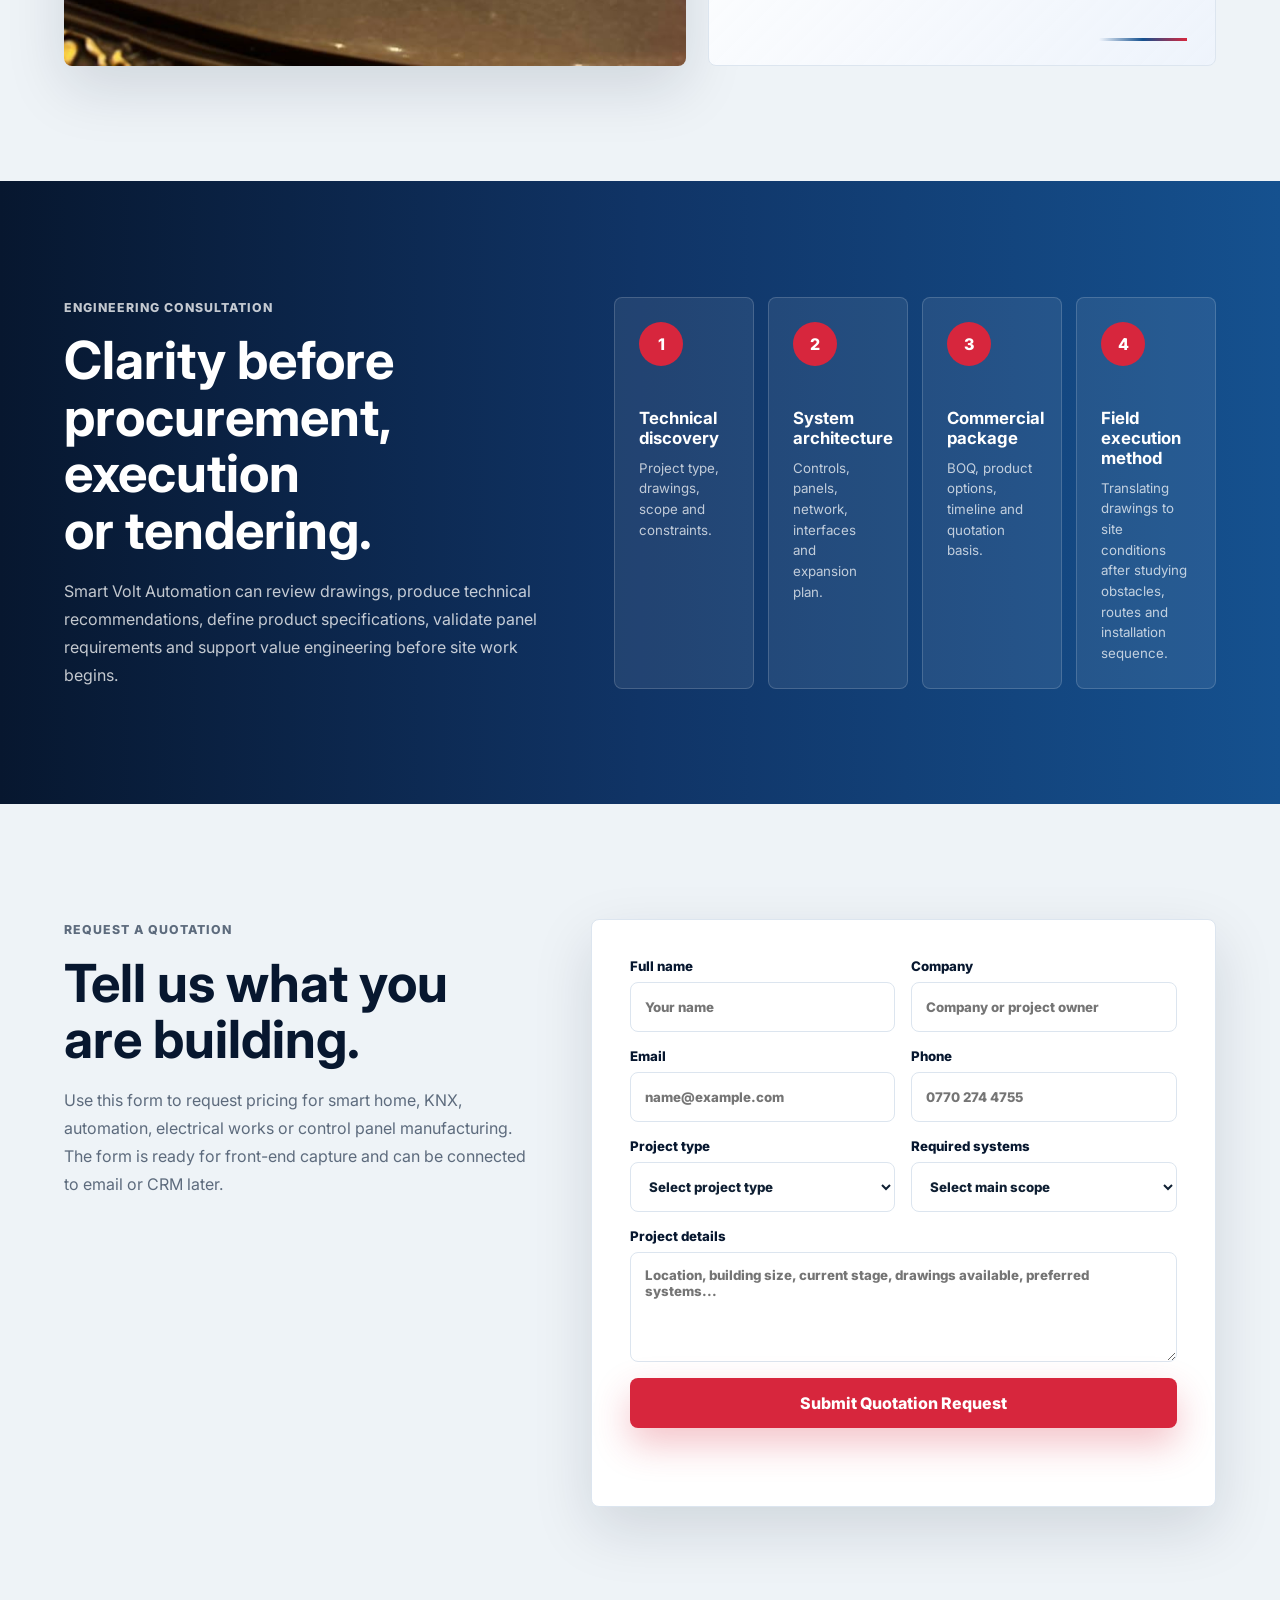
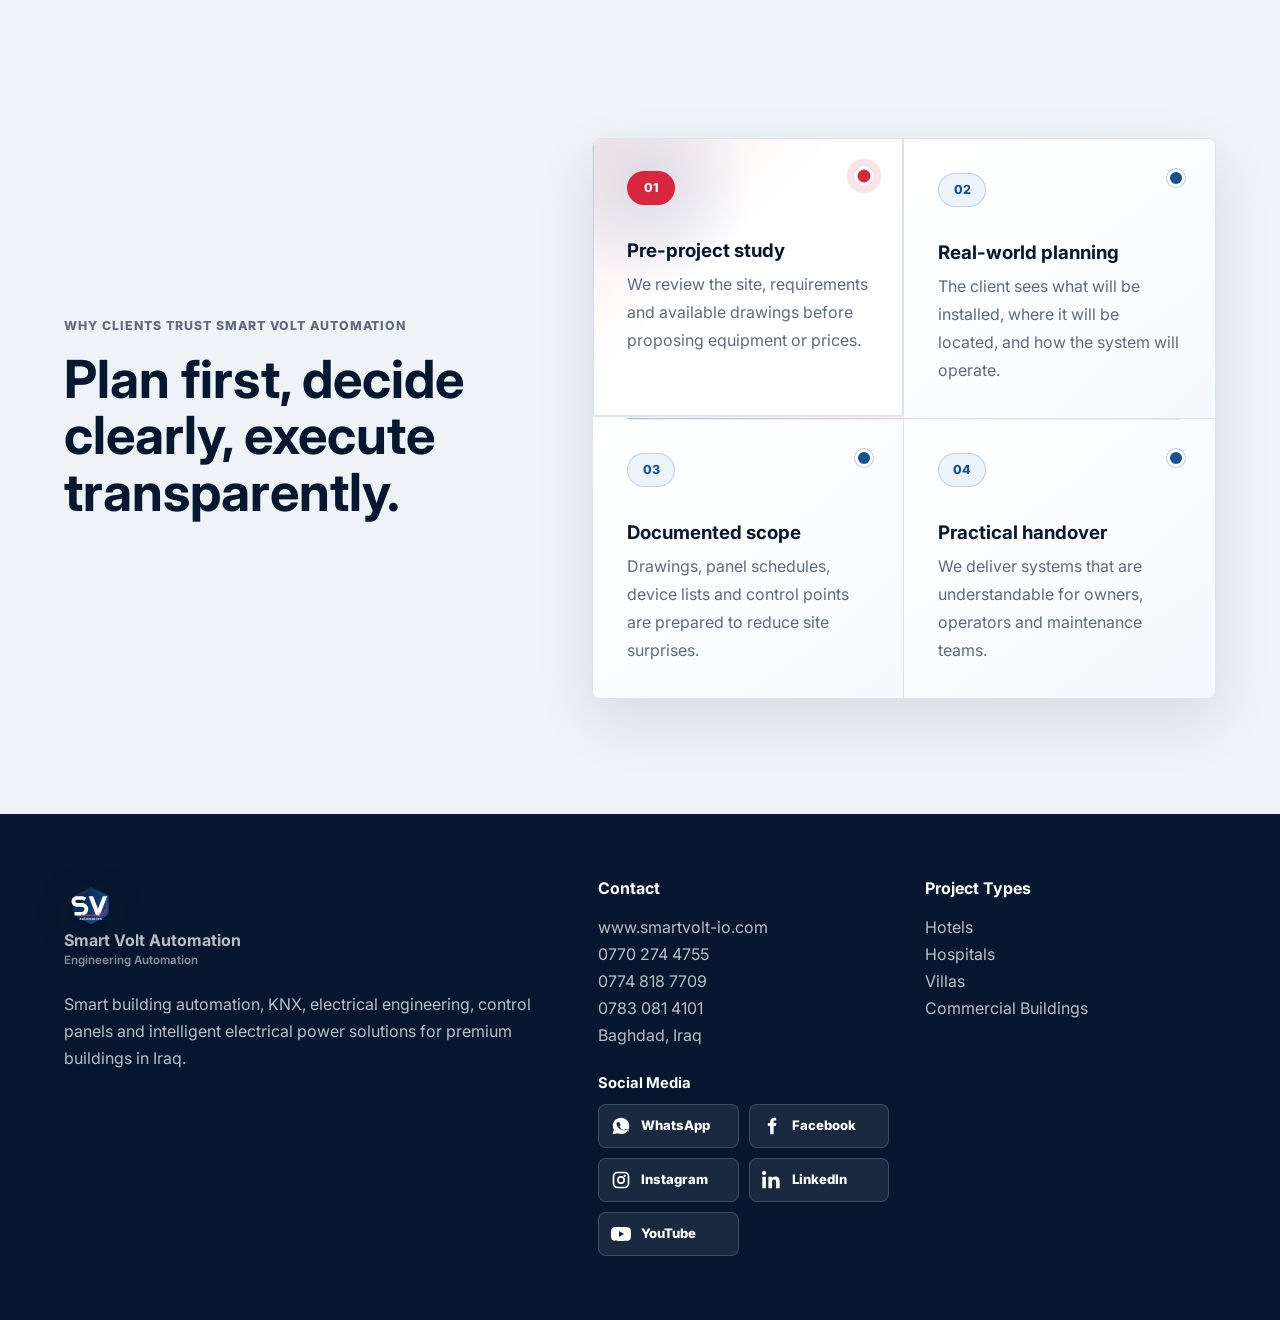
==== commit 32358ed6: "Update hotels project image" ====
--- a/index.html
+++ b/index.html
@@ -172,8 +172,8 @@
           </article>
           <article class="project-card">
             <img
-              src="https://images.unsplash.com/photo-1566073771259-6a8506099945?auto=format&fit=crop&w=900&q=85"
-              alt="Luxury hotel lobby"
+              src="assets/project-hotels-guest-room-automation.jpg"
+              alt="Hotel guest room automation controls and public-area systems"
             />
             <div>
               <span>Hotels</span>
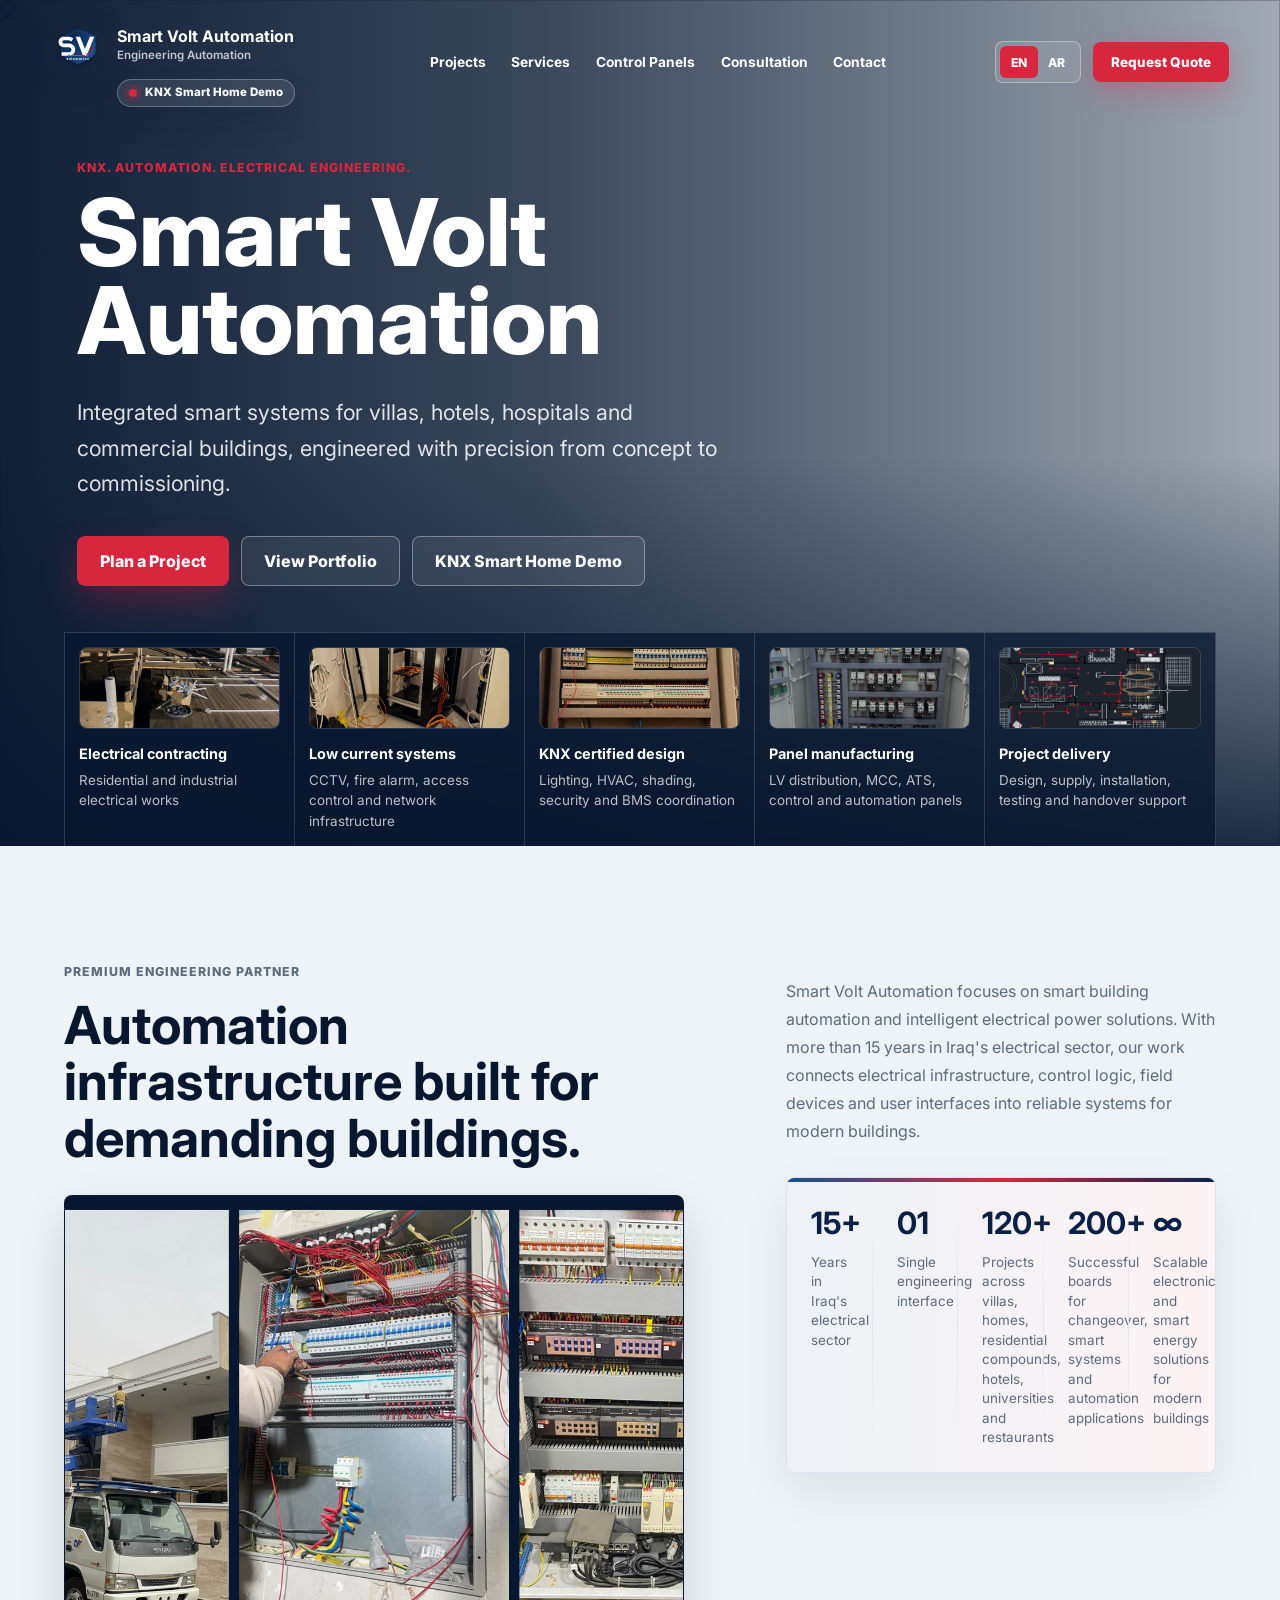
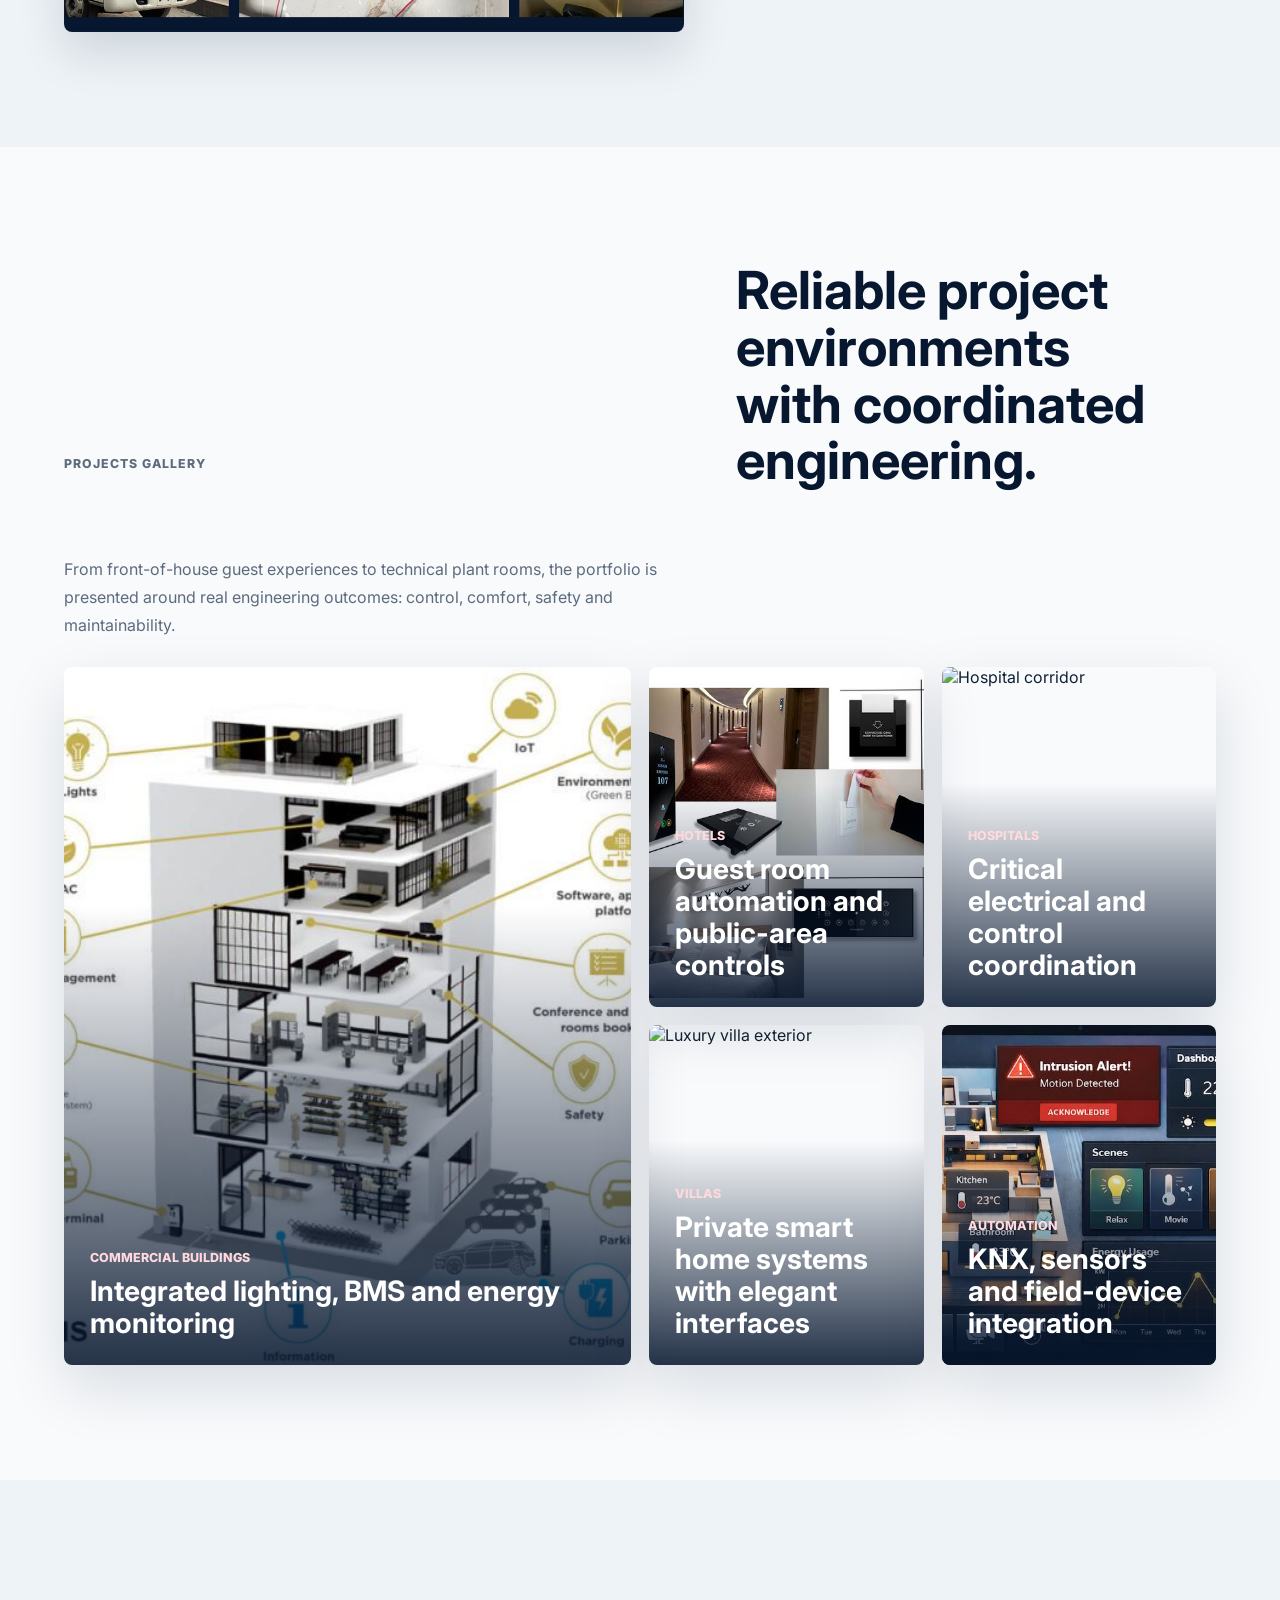
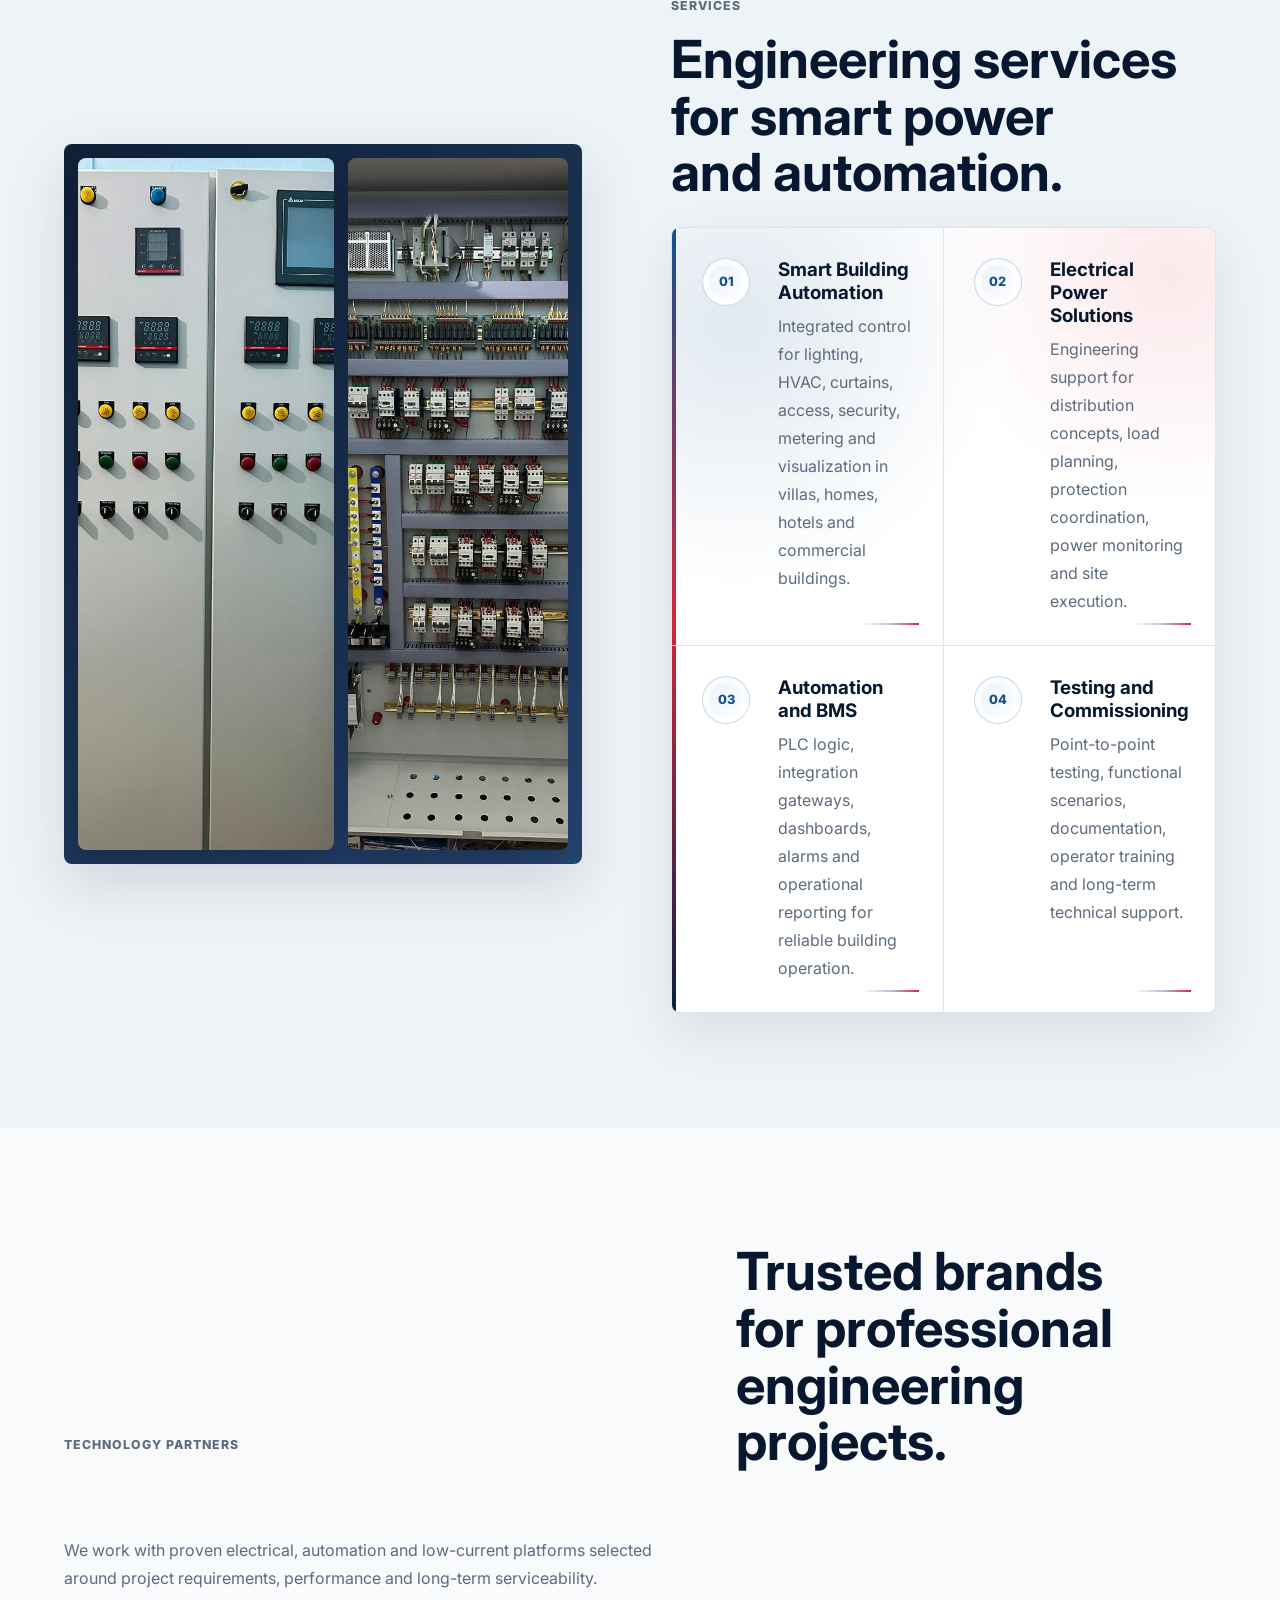
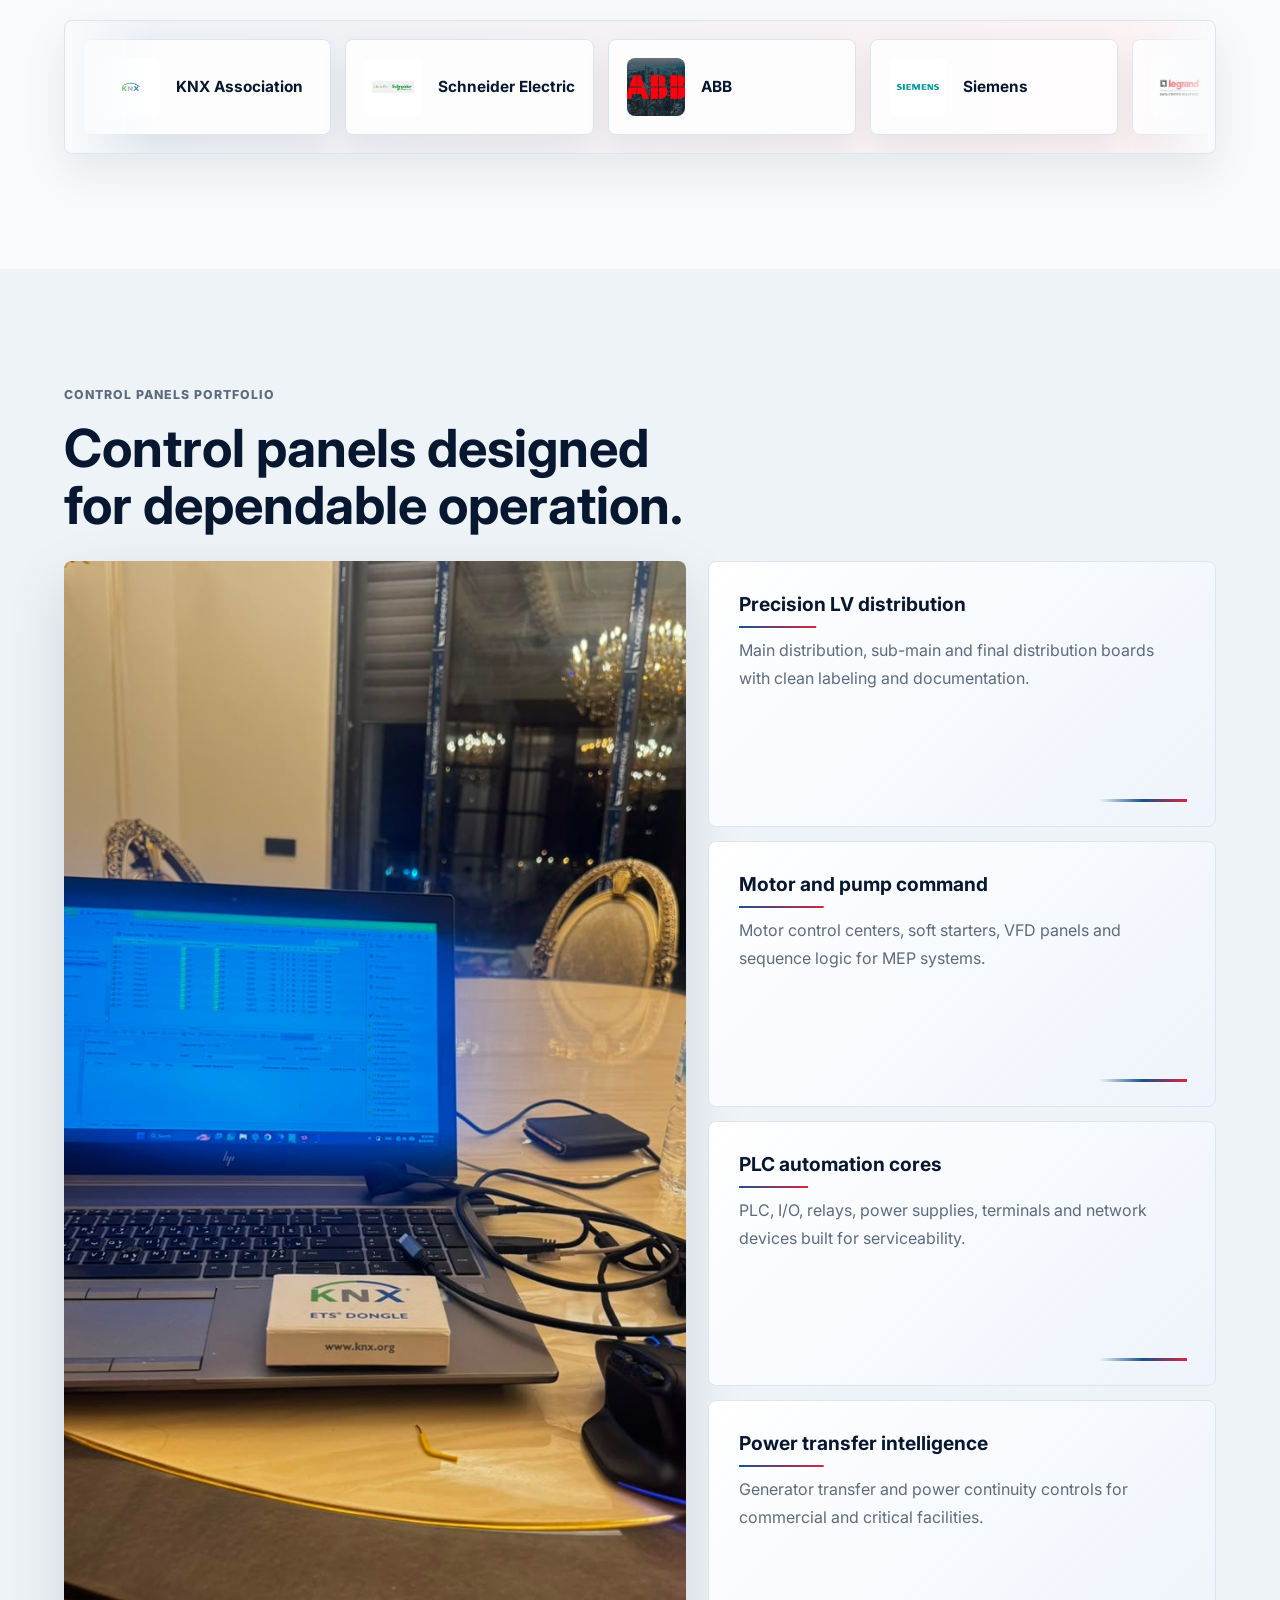
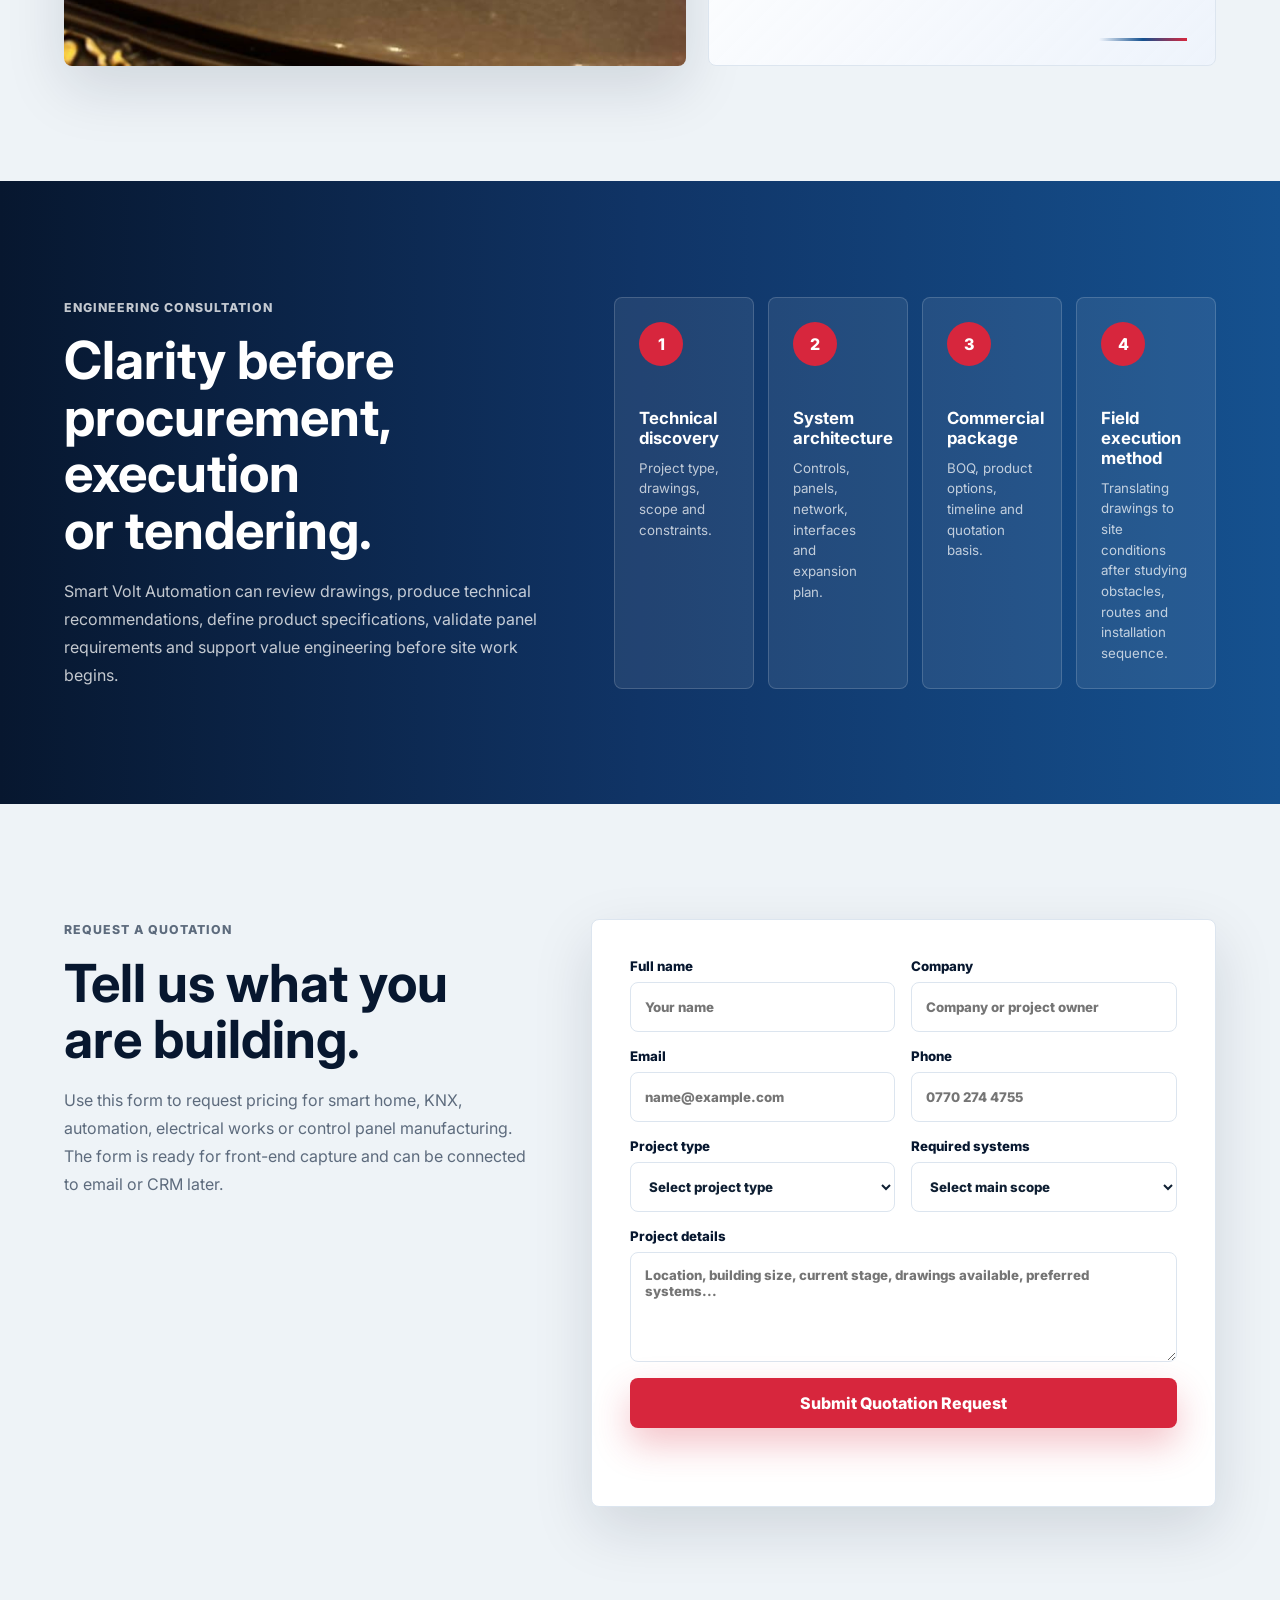
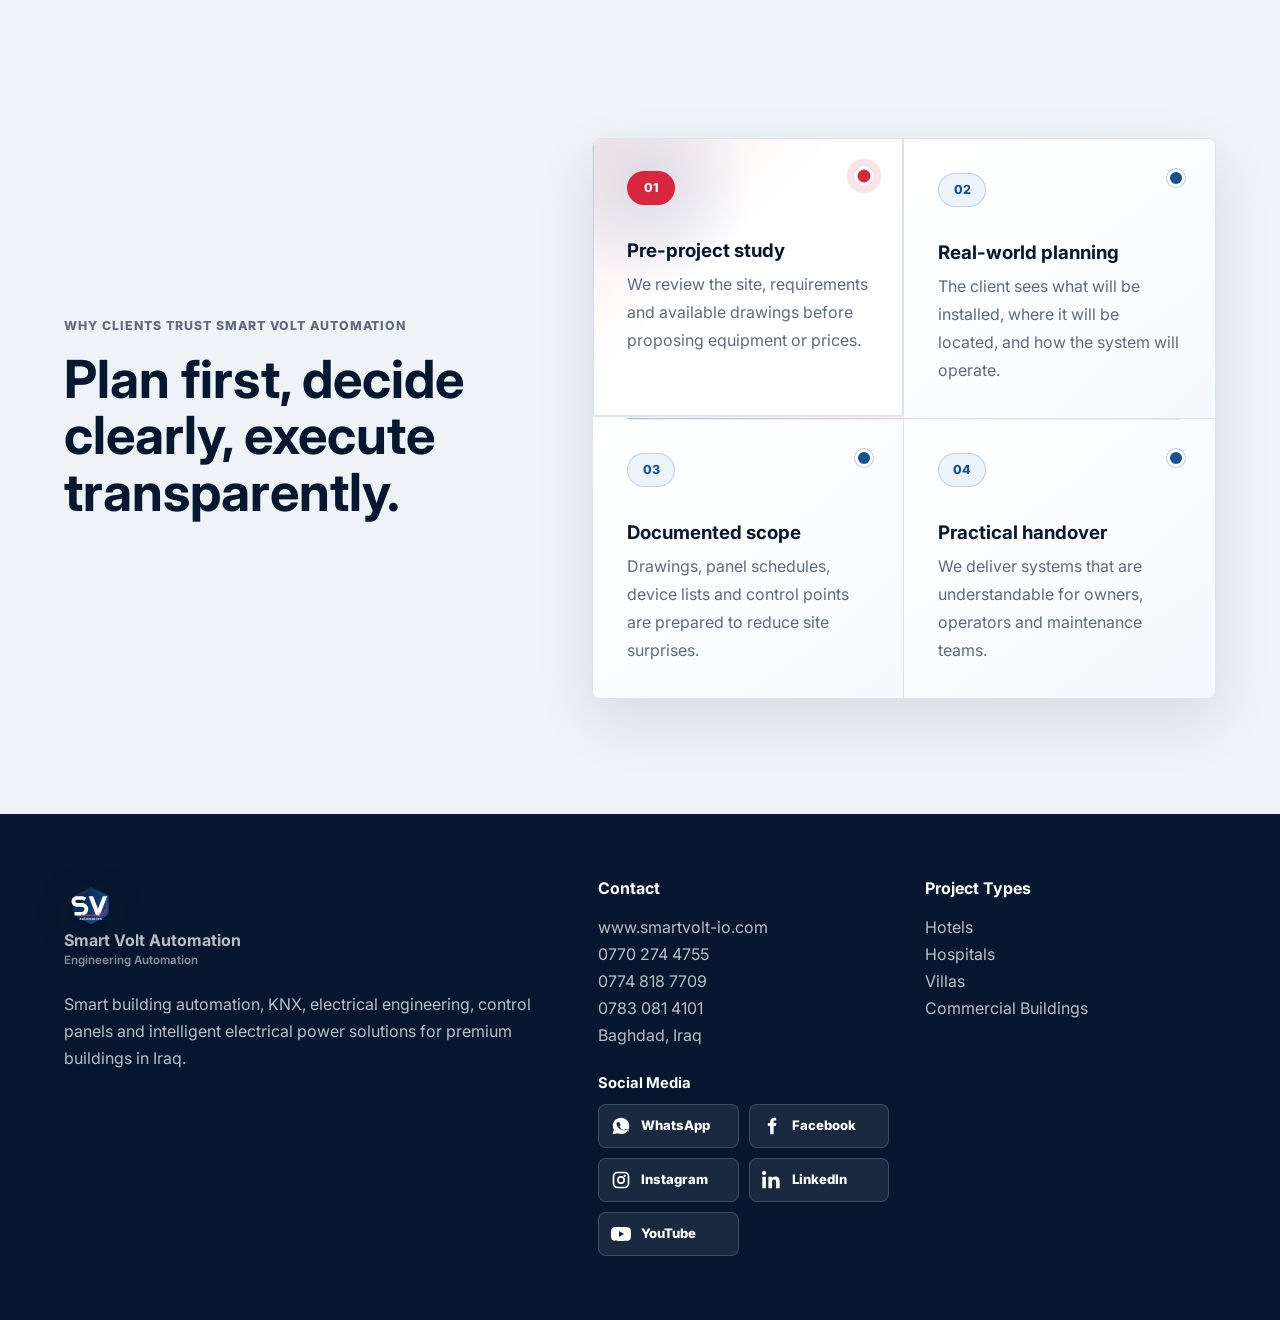
==== commit 1a679c79: "Update automation project to KNX" ====
--- a/index.html
+++ b/index.html
@@ -202,12 +202,12 @@
           </article>
           <article class="project-card">
             <img
-              src="https://images.unsplash.com/photo-1581092160562-40aa08e78837?auto=format&fit=crop&w=900&q=85"
-              alt="Industrial engineering equipment"
+              src="assets/project-knx-visualization.jpg"
+              alt="KNX smart home visualization dashboard"
             />
             <div>
               <span>Automation</span>
-              <h3>PLC, sensors and field-device integration</h3>
+              <h3>KNX, sensors and field-device integration</h3>
             </div>
           </article>
         </div>
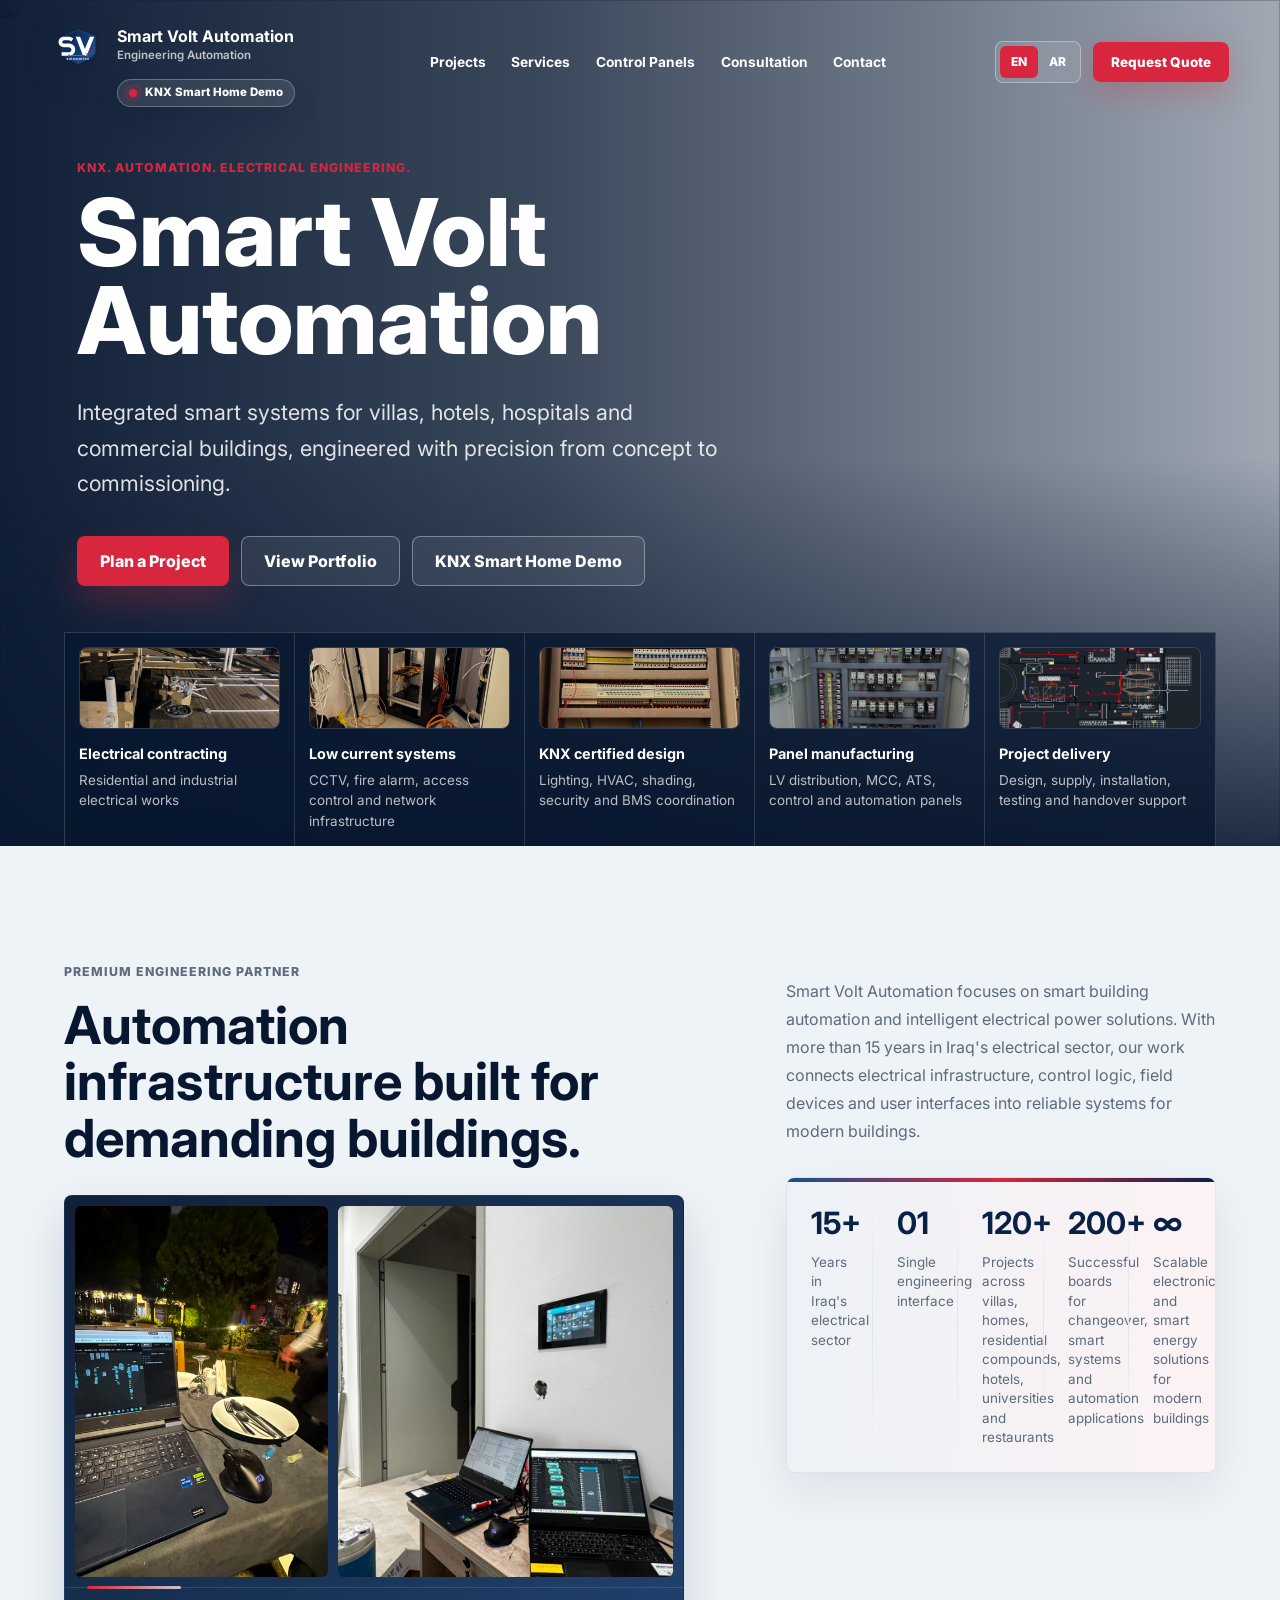
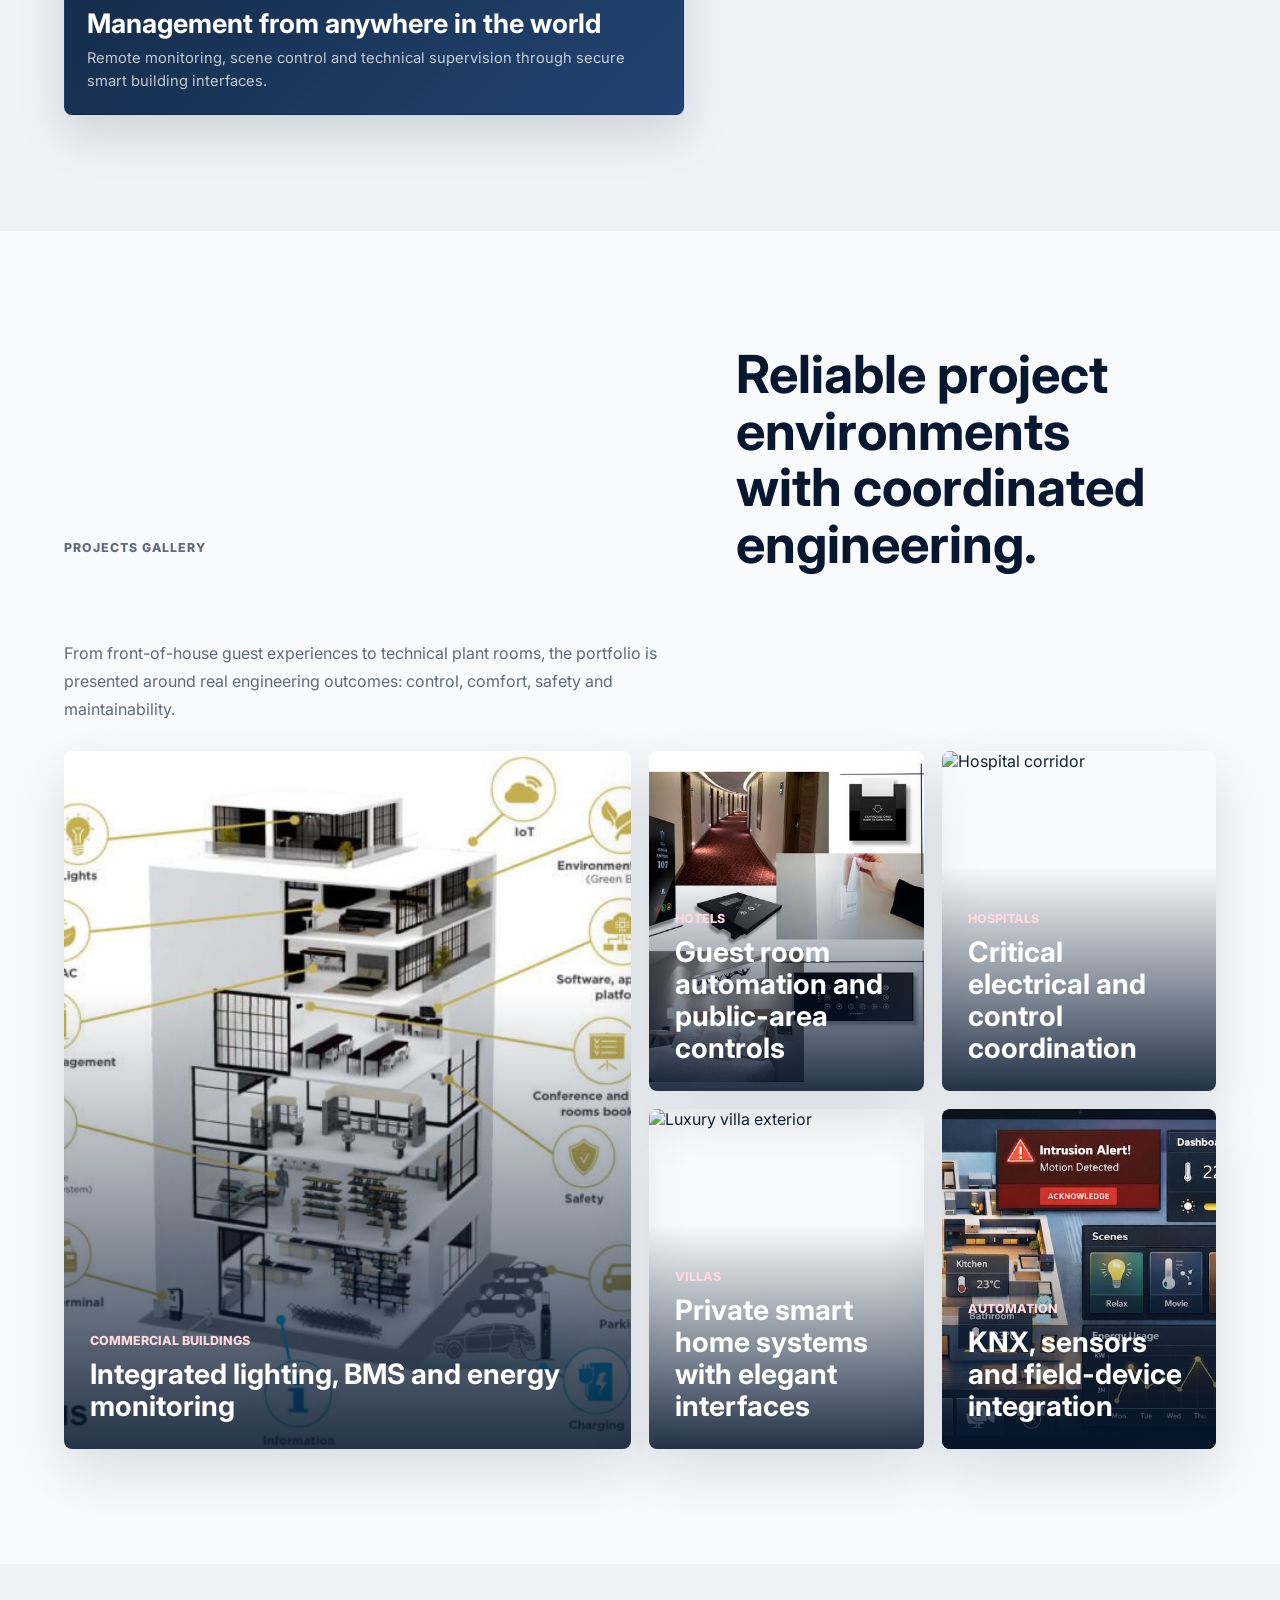
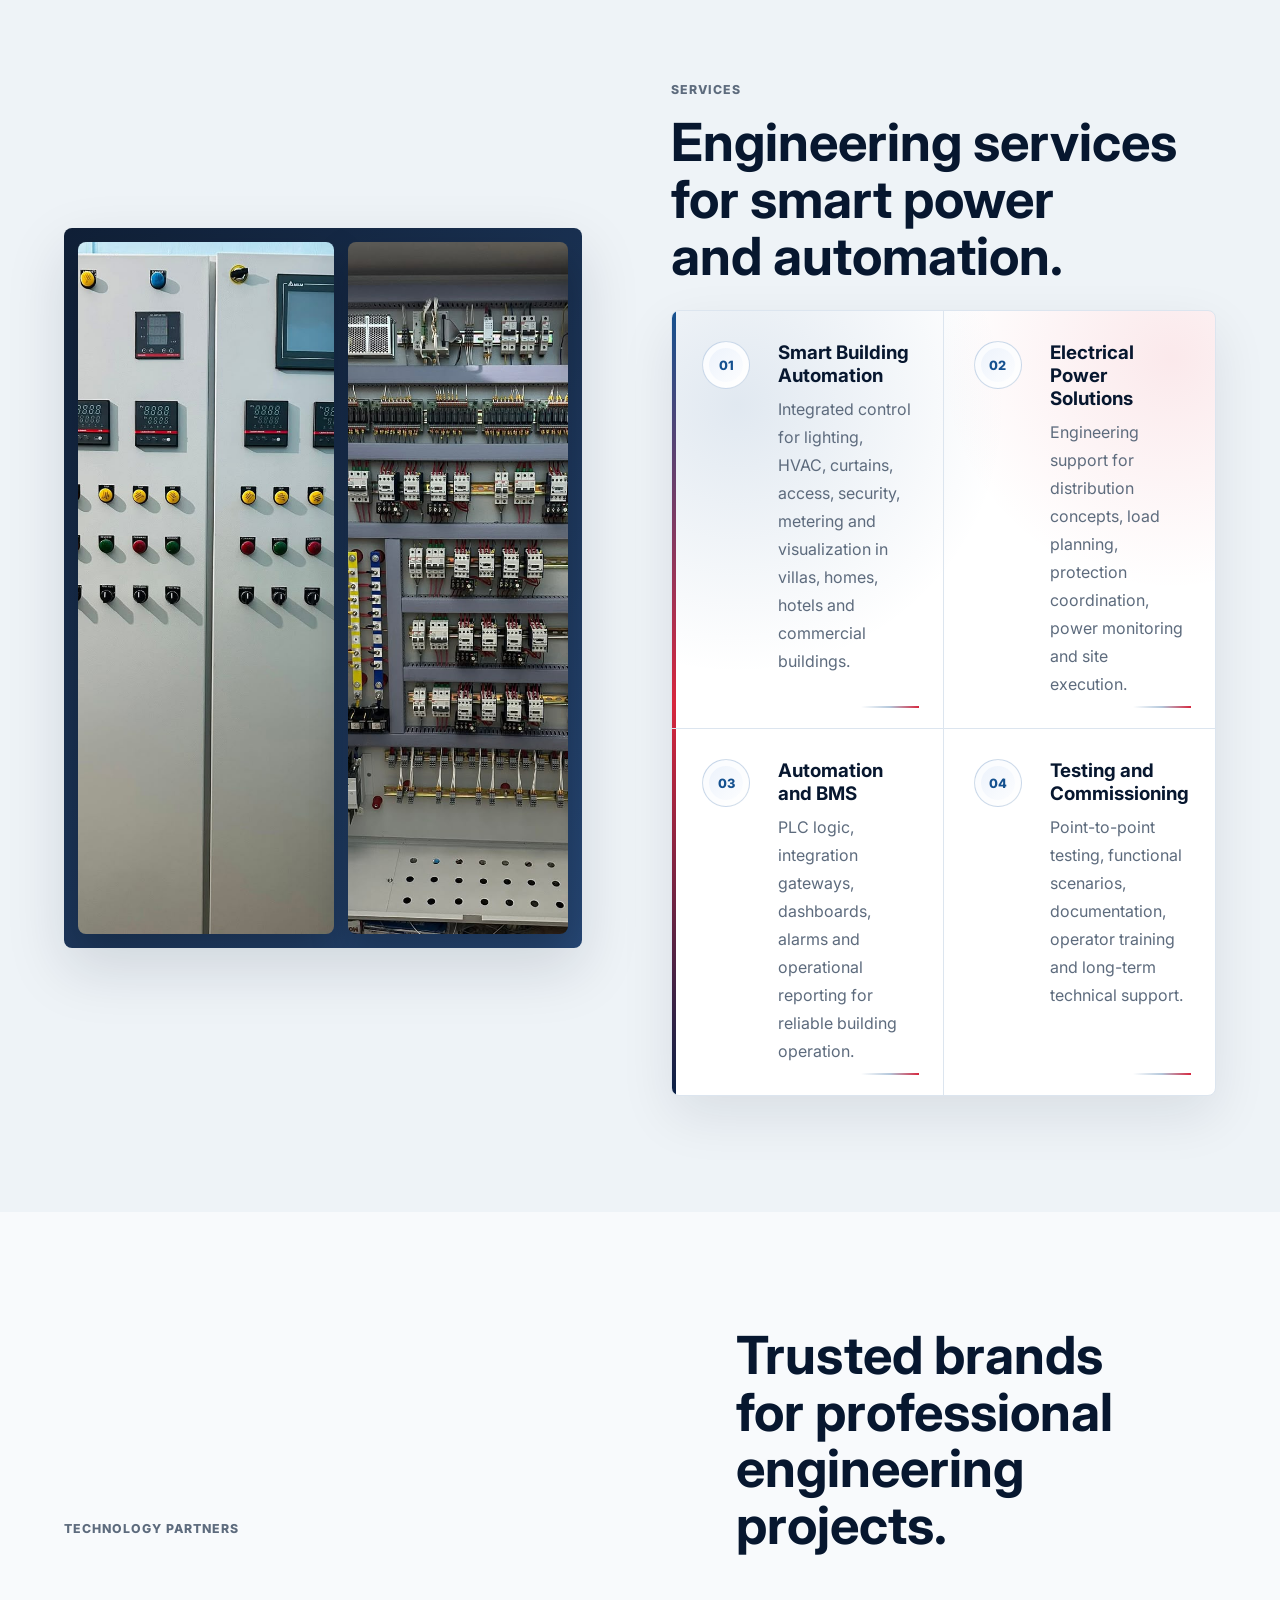
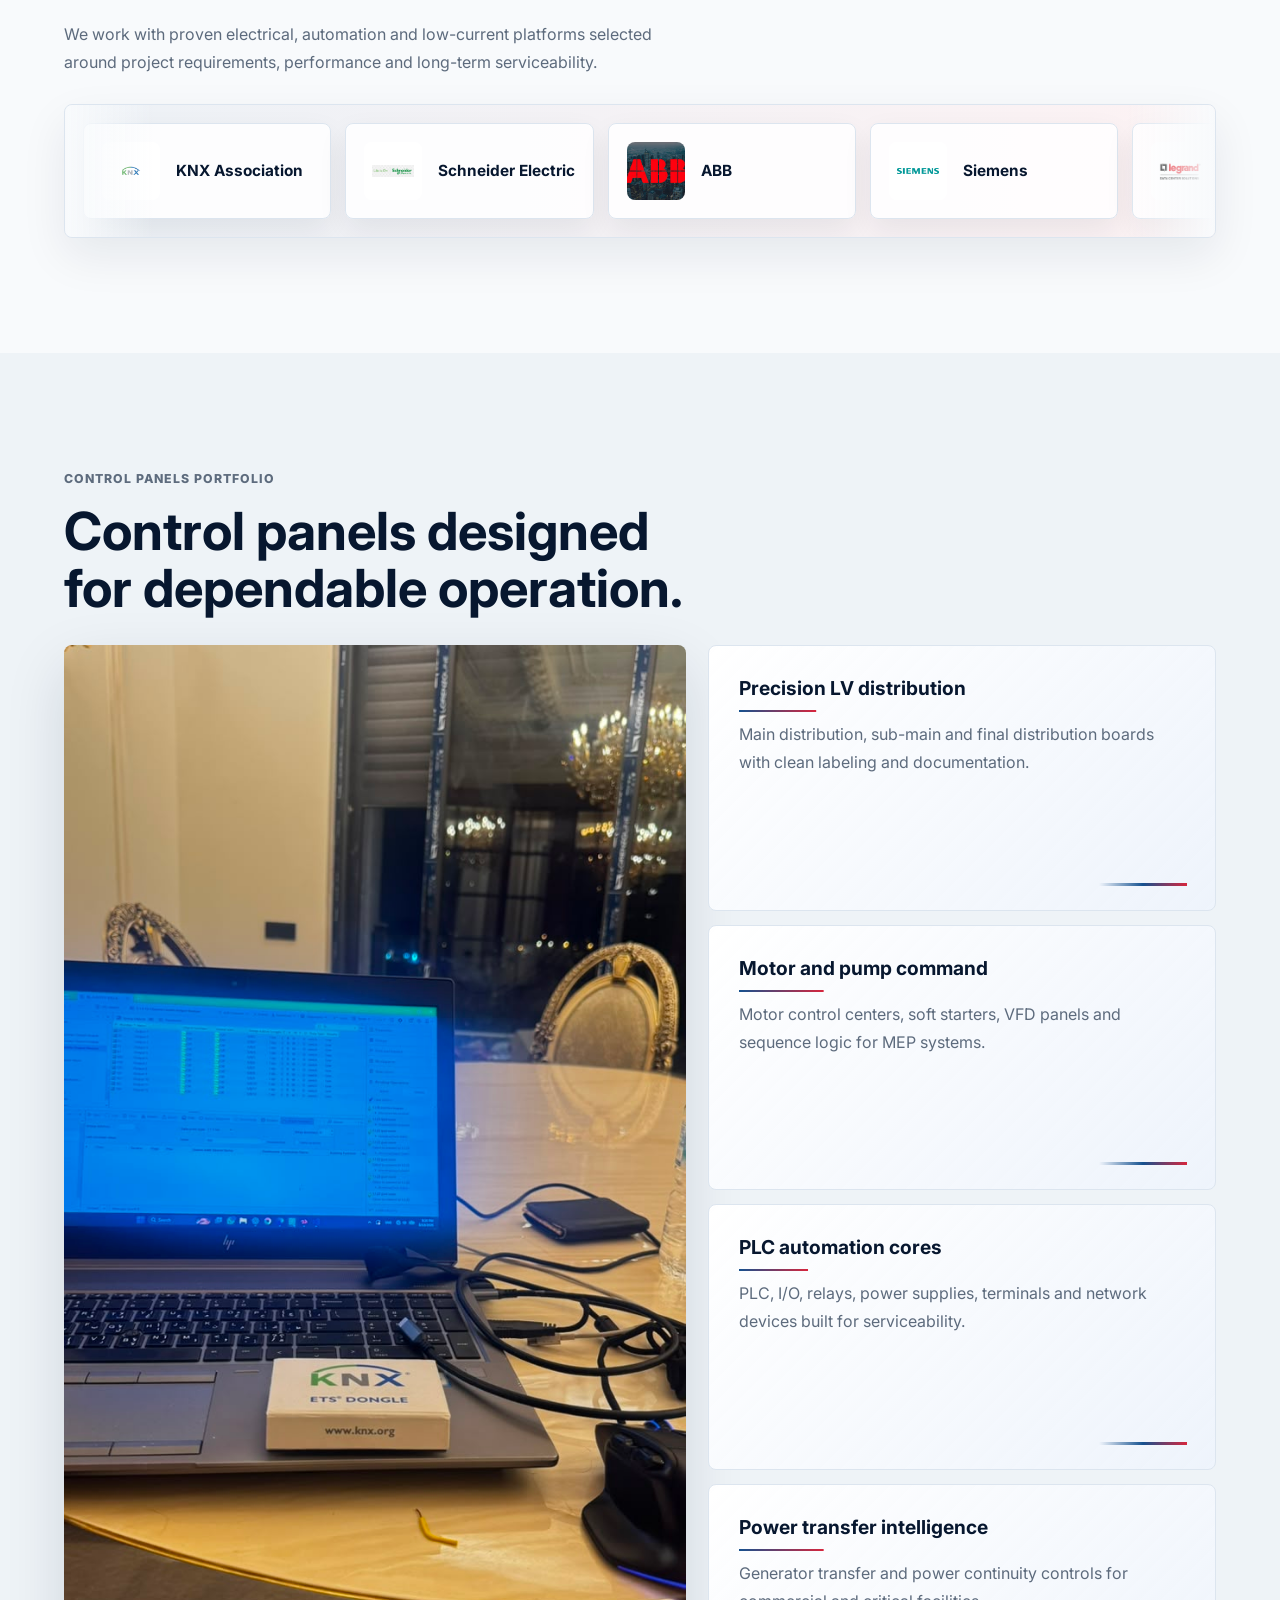
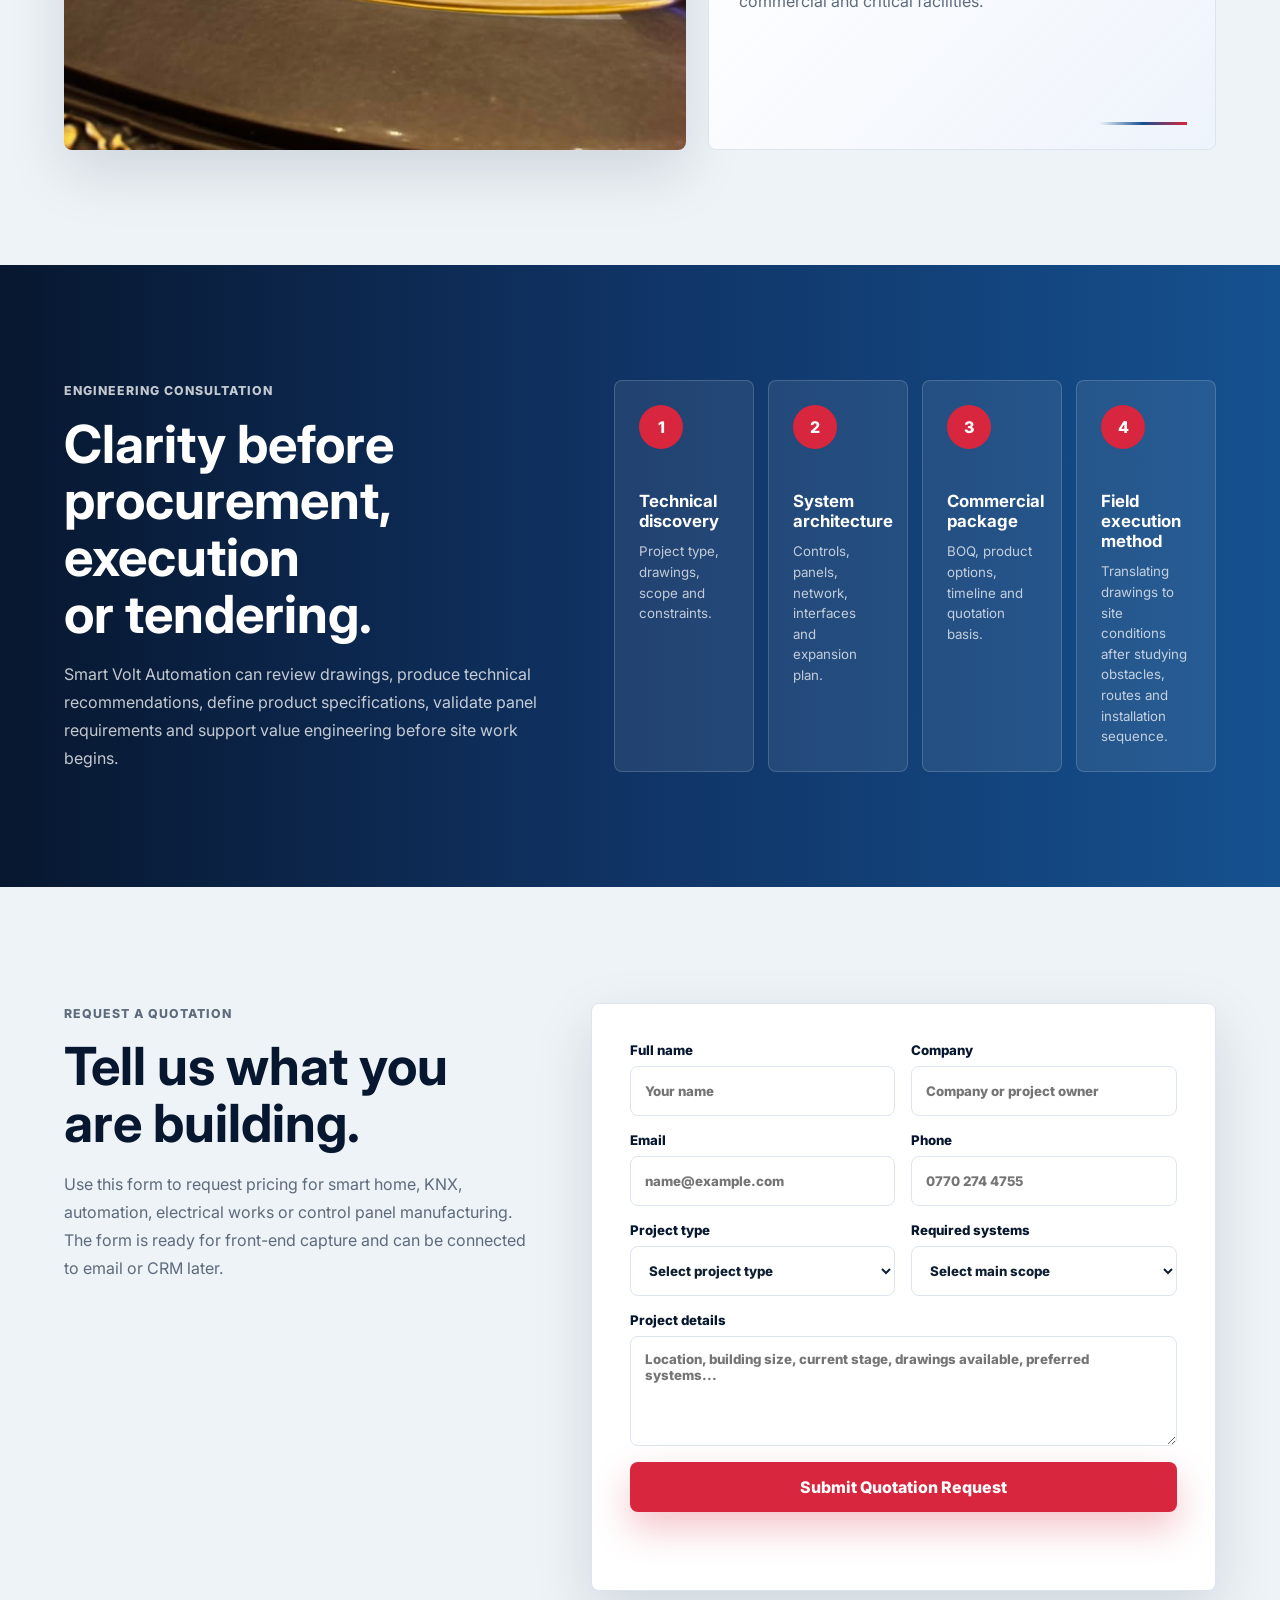
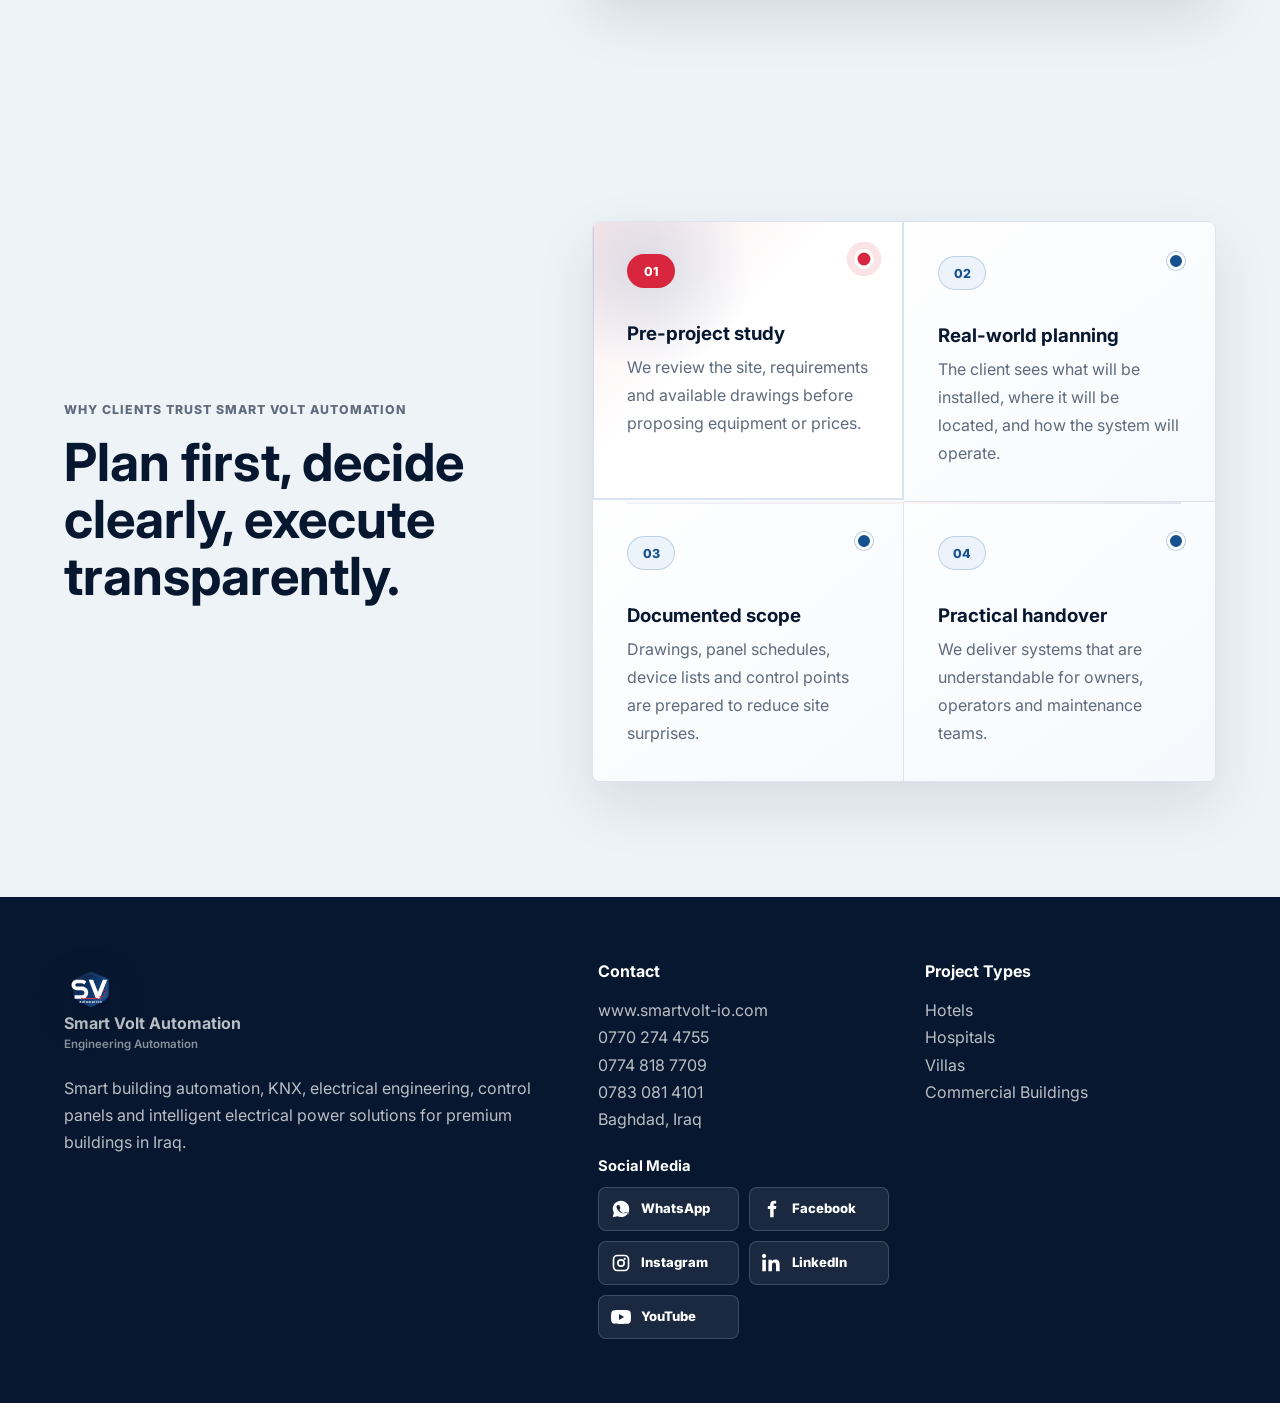
==== commit cd9aa798: "Add remote management intro visuals" ====
--- a/index.html
+++ b/index.html
@@ -126,10 +126,20 @@
           <p class="eyebrow">Premium engineering partner</p>
           <h2>Automation infrastructure built for demanding buildings.</h2>
           <figure class="intro-collage">
-            <img
-              src="assets/engineering-partner-collage.jpg"
-              alt="Smart Volt Automation site work and automation panel engineering collage"
-            />
+            <div class="intro-remote-grid">
+              <img
+                src="assets/remote-management-outdoor.jpeg"
+                alt="Remote smart building control from an outdoor location"
+              />
+              <img
+                src="assets/remote-management-site.jpeg"
+                alt="KNX smart home programming and remote control setup on site"
+              />
+            </div>
+            <figcaption>
+              <strong>Management from anywhere in the world</strong>
+              <span>Remote monitoring, scene control and technical supervision through secure smart building interfaces.</span>
+            </figcaption>
           </figure>
         </div>
         <div class="intro-copy">
--- a/styles.css
+++ b/styles.css
@@ -577,16 +577,69 @@
   overflow: hidden;
   border: 1px solid rgba(16, 52, 102, 0.14);
   border-radius: var(--radius);
-  background: var(--blue-950);
+  background:
+    linear-gradient(135deg, rgba(7, 23, 47, 0.96), rgba(16, 52, 102, 0.92));
   box-shadow: 0 20px 48px rgba(7, 23, 47, 0.14);
 }
 
-.intro-collage img {
+.intro-remote-grid {
+  display: grid;
+  grid-template-columns: 0.86fr 1.14fr;
+  gap: 10px;
+  padding: 10px;
+}
+
+.intro-remote-grid img {
   display: block;
   width: 100%;
-  height: clamp(300px, 34vw, 480px);
+  height: clamp(280px, 29vw, 430px);
+  border-radius: 6px;
   object-fit: cover;
   object-position: center;
+  filter: saturate(0.94) contrast(1.04);
+}
+
+.intro-remote-grid img:first-child {
+  object-position: 50% 62%;
+}
+
+.intro-collage figcaption {
+  position: relative;
+  display: grid;
+  gap: 8px;
+  padding: 20px 22px 22px;
+  border-top: 1px solid rgba(255, 255, 255, 0.12);
+  color: var(--white);
+}
+
+.intro-collage figcaption::before {
+  position: absolute;
+  top: -2px;
+  left: 22px;
+  width: 94px;
+  height: 3px;
+  border-radius: 999px;
+  background: linear-gradient(90deg, var(--orange), rgba(255, 255, 255, 0.72));
+  content: "";
+}
+
+html[dir="rtl"] .intro-collage figcaption::before {
+  right: 22px;
+  left: auto;
+}
+
+.intro-collage strong {
+  color: var(--white);
+  font-size: clamp(1.25rem, 2.1vw, 1.72rem);
+  line-height: 1.15;
+  text-wrap: balance;
+}
+
+.intro-collage span {
+  max-width: 560px;
+  color: rgba(255, 255, 255, 0.74);
+  font-size: 0.92rem;
+  line-height: 1.55;
 }
 
 .metrics {
@@ -1757,6 +1810,15 @@
     min-height: 320px;
   }
 
+  .intro-remote-grid {
+    grid-template-columns: 1fr;
+  }
+
+  .intro-remote-grid img {
+    height: auto;
+    min-height: 260px;
+  }
+
   .metrics div {
     min-height: 0;
     border-bottom: 1px solid var(--line);
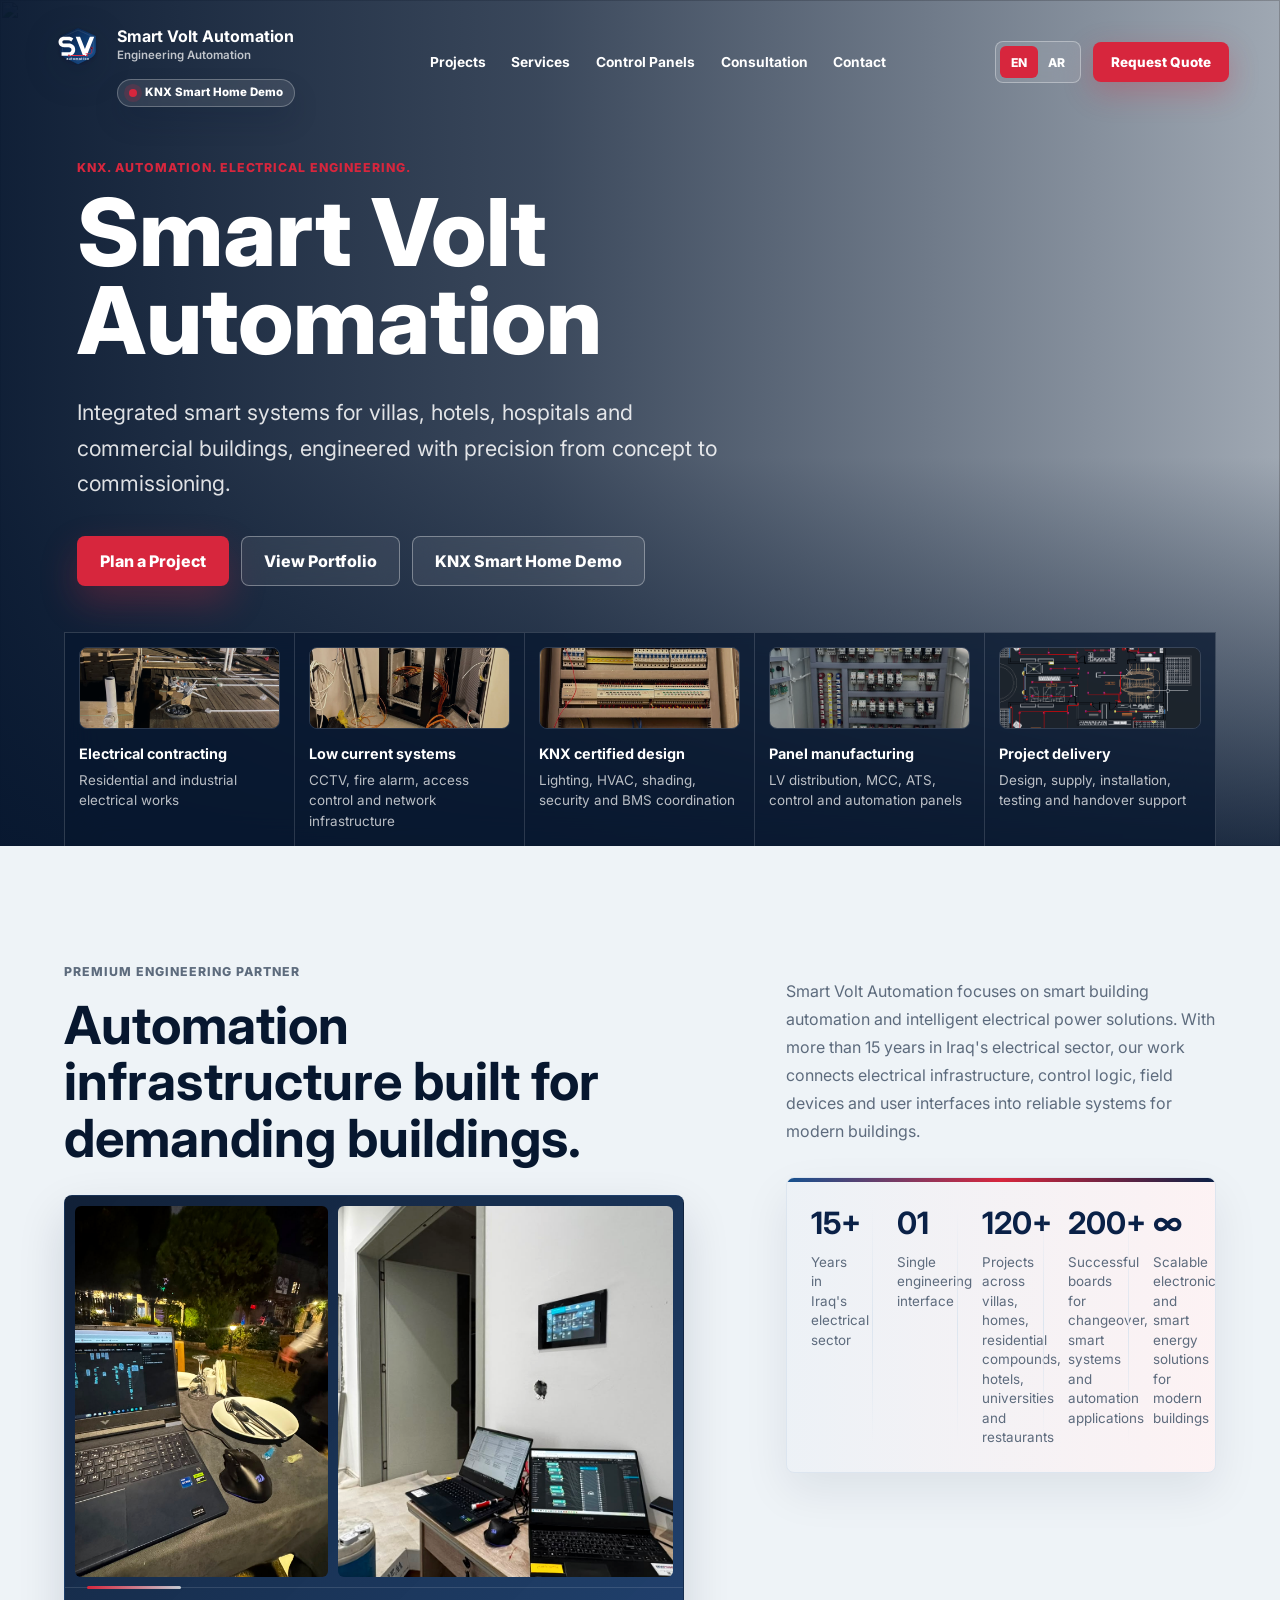
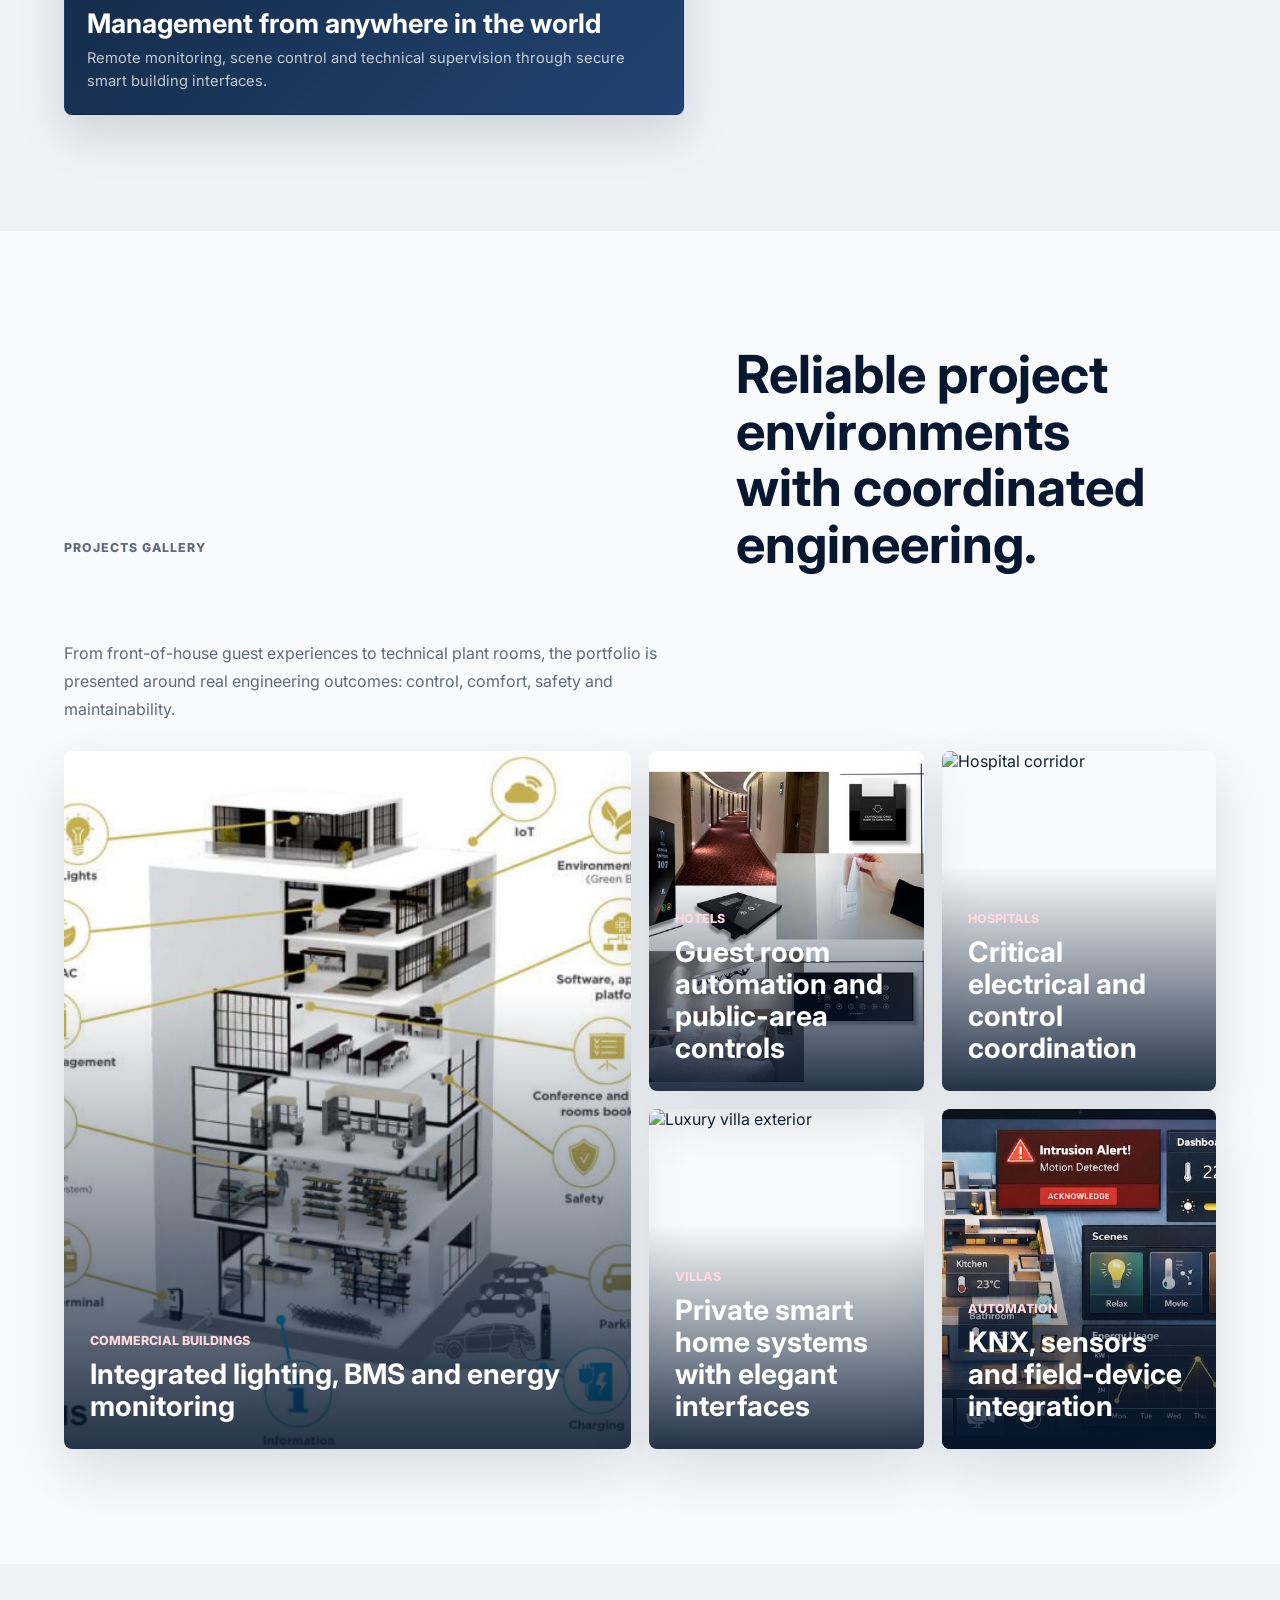
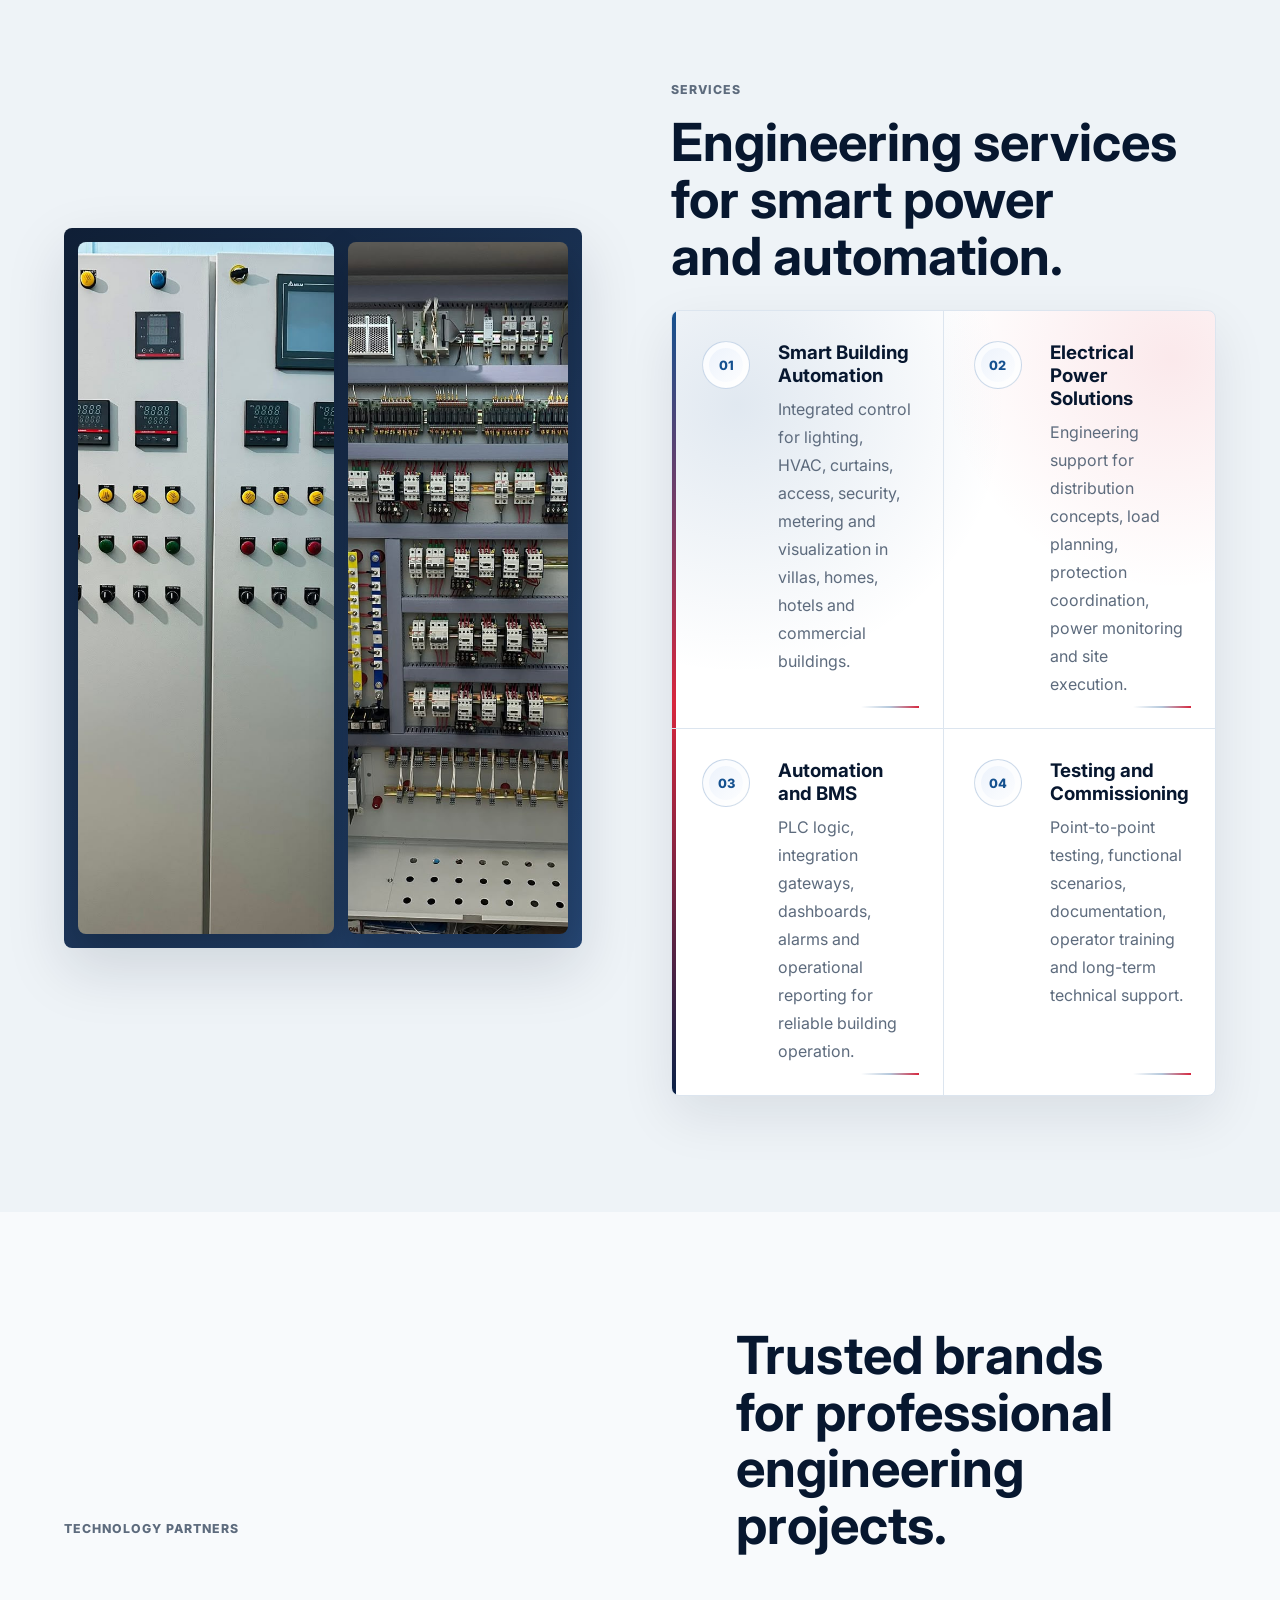
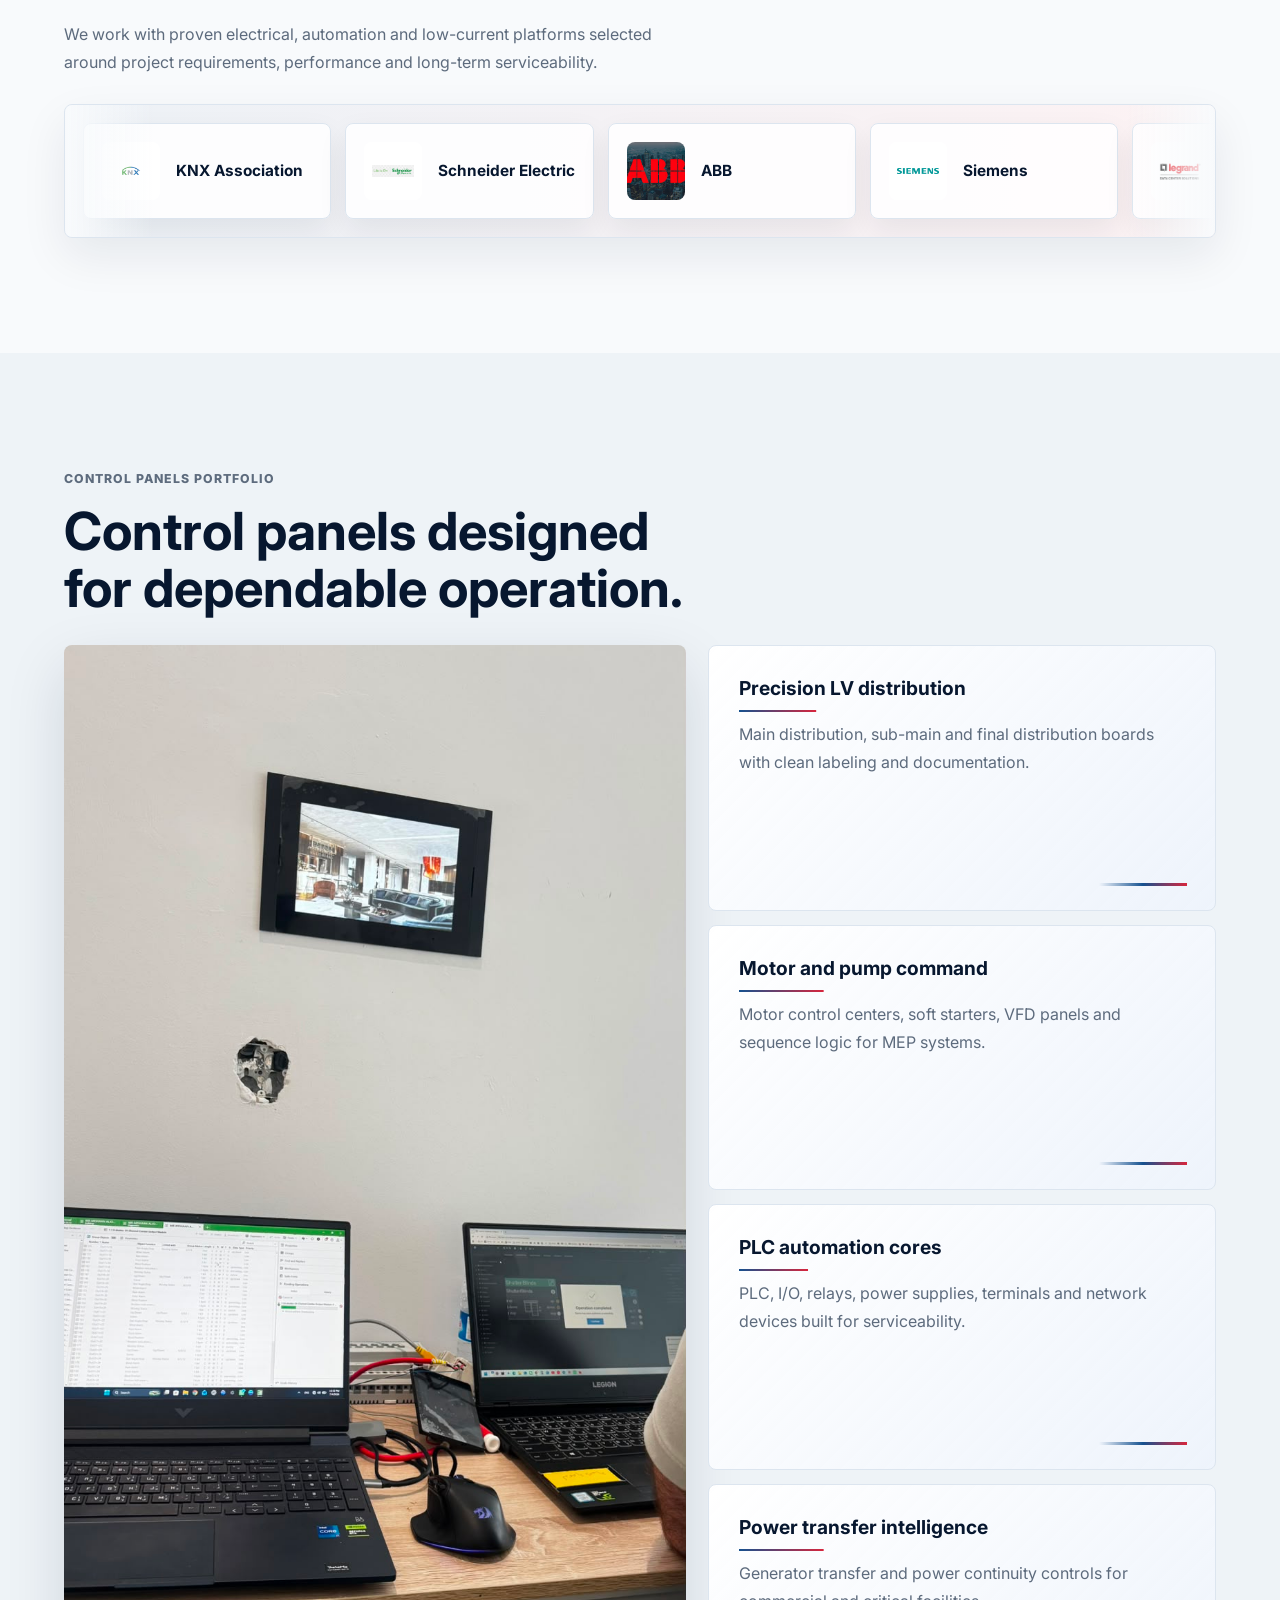
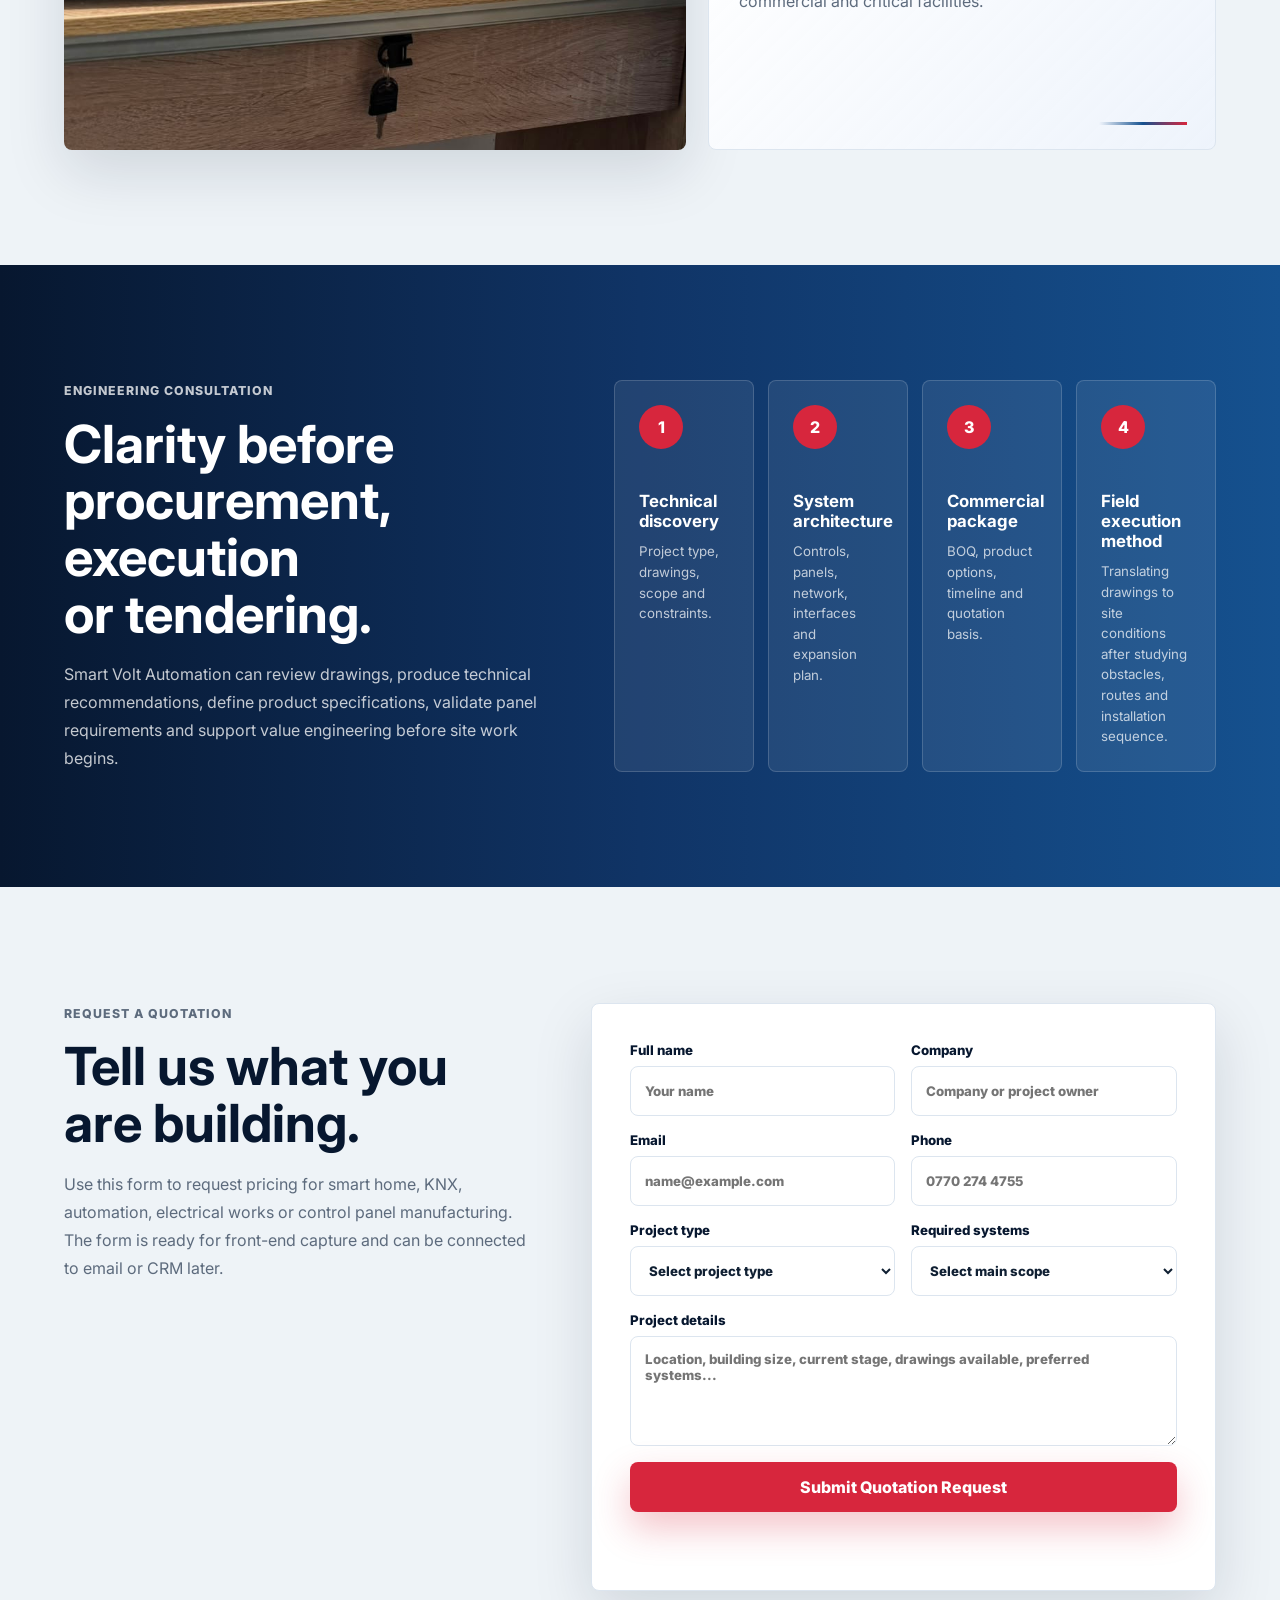
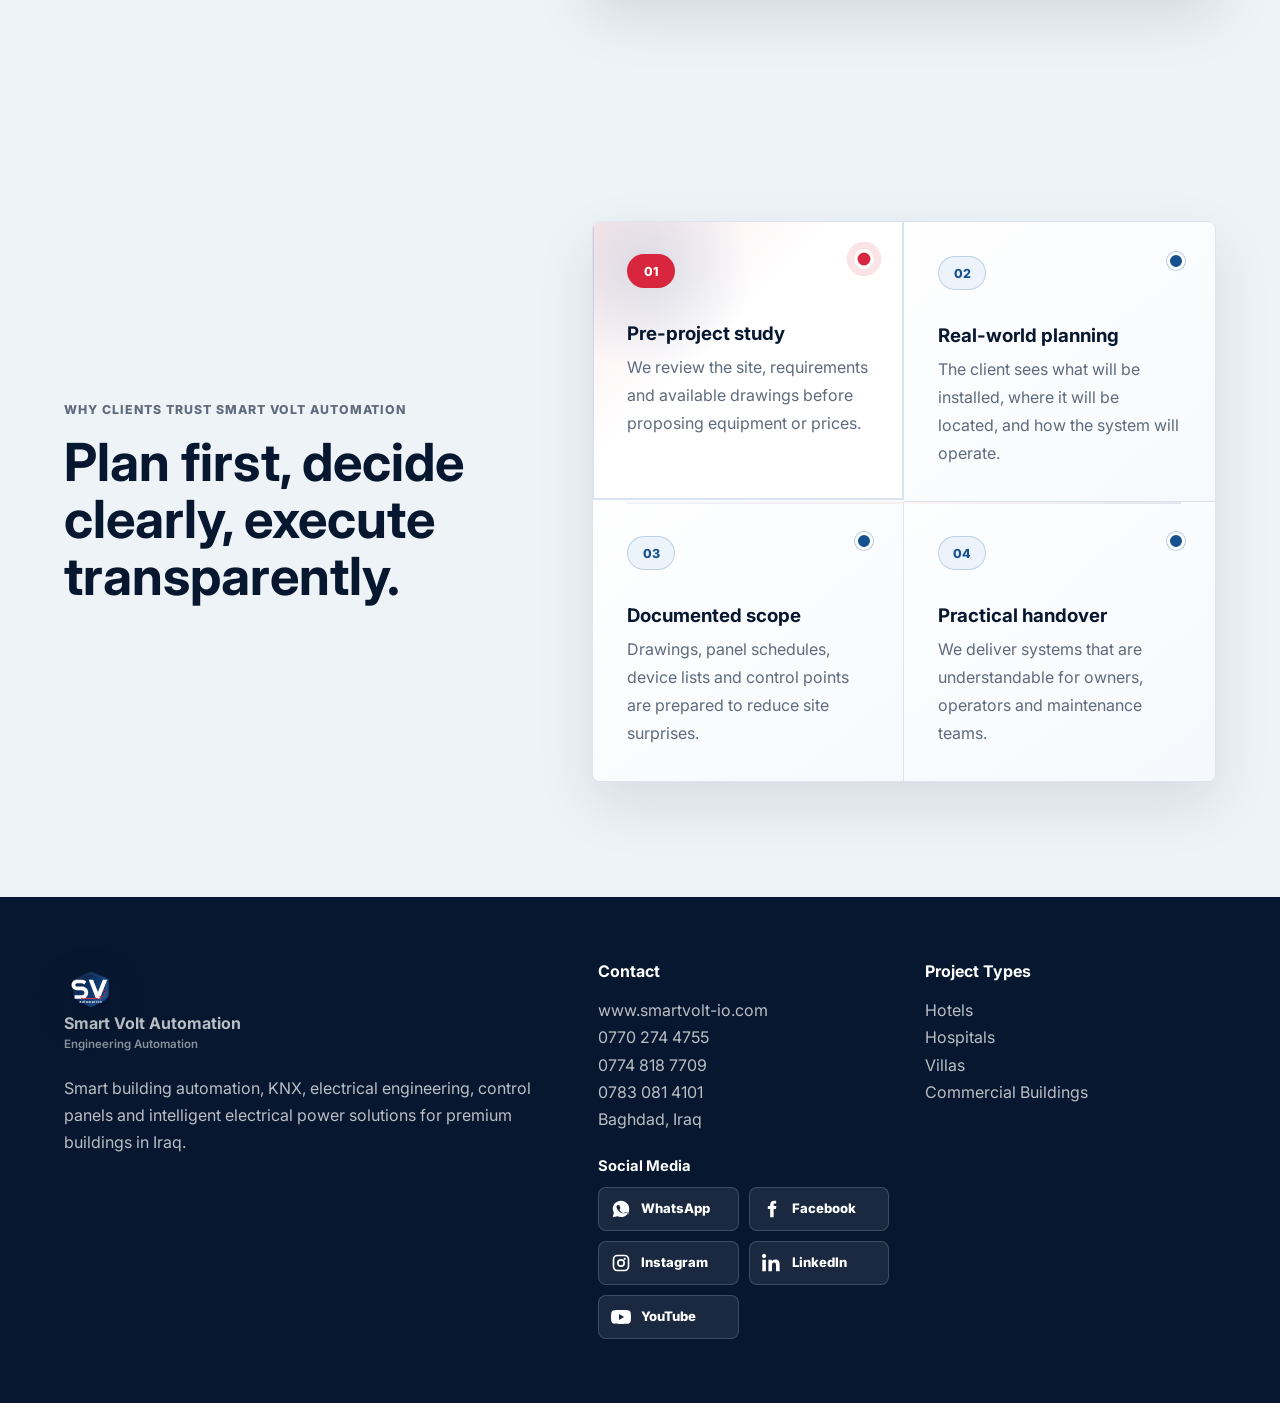
==== commit eb379611: "Update control panels portfolio image" ====
--- a/index.html
+++ b/index.html
@@ -315,8 +315,8 @@
         <div class="panel-layout">
           <div class="panel-image">
             <img
-              src="assets/panels-portfolio-knx-commissioning.jpeg"
-              alt="KNX commissioning and control panel documentation"
+              src="assets/control-panels-remote-commissioning.jpeg"
+              alt="Control panel commissioning and smart building interface programming"
             />
           </div>
           <div class="panel-list">
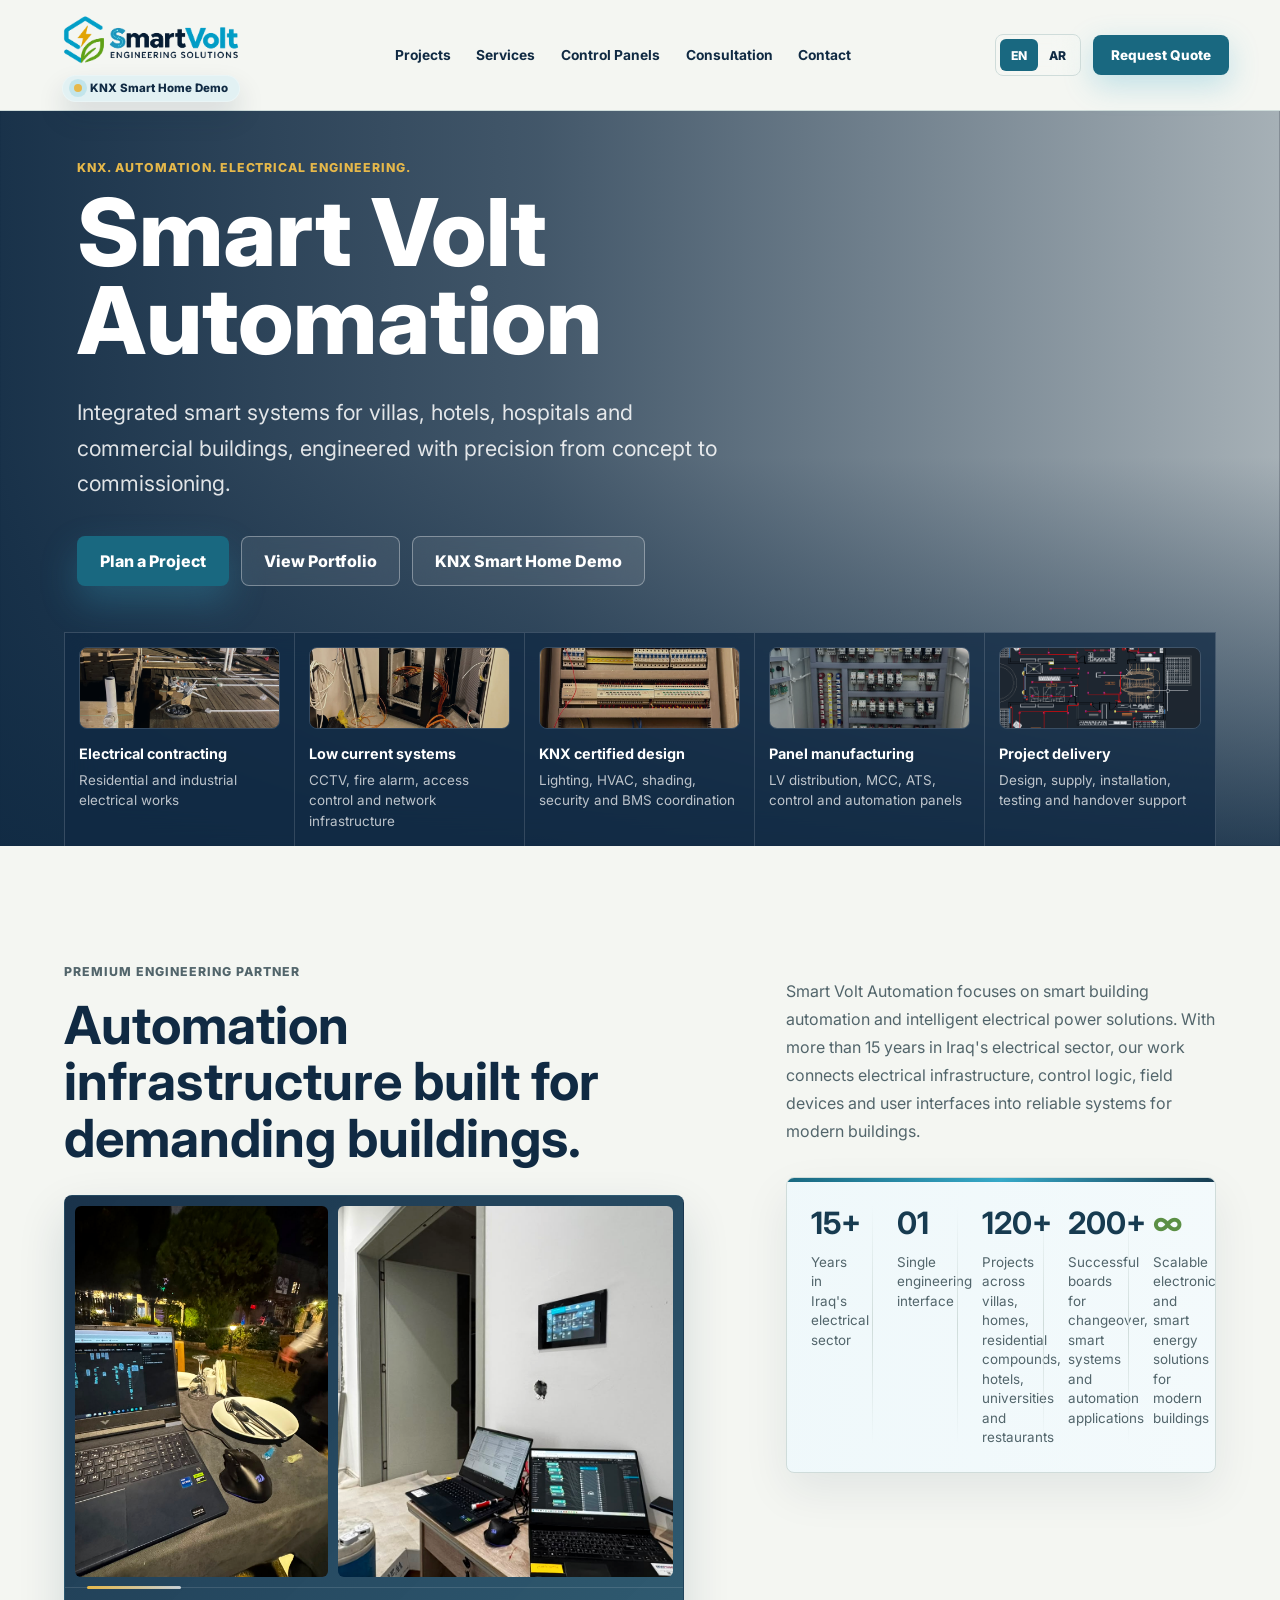
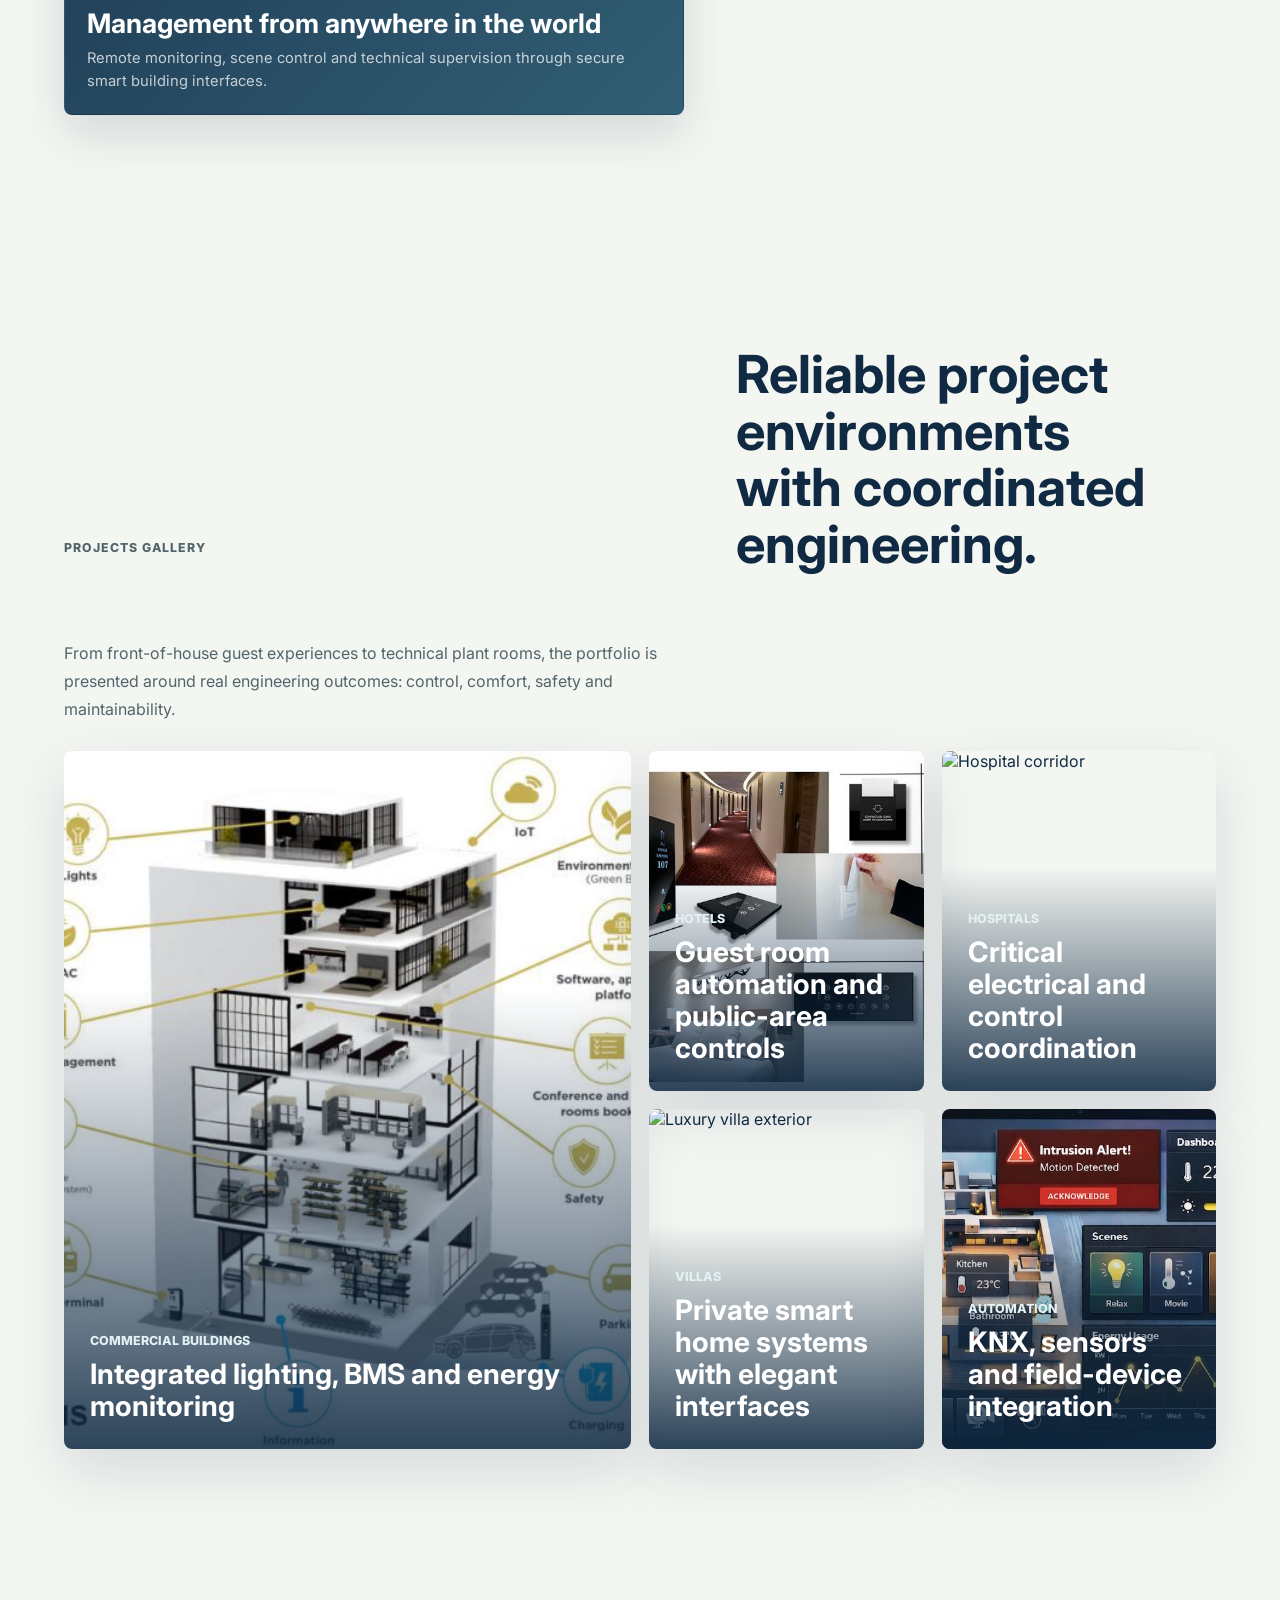
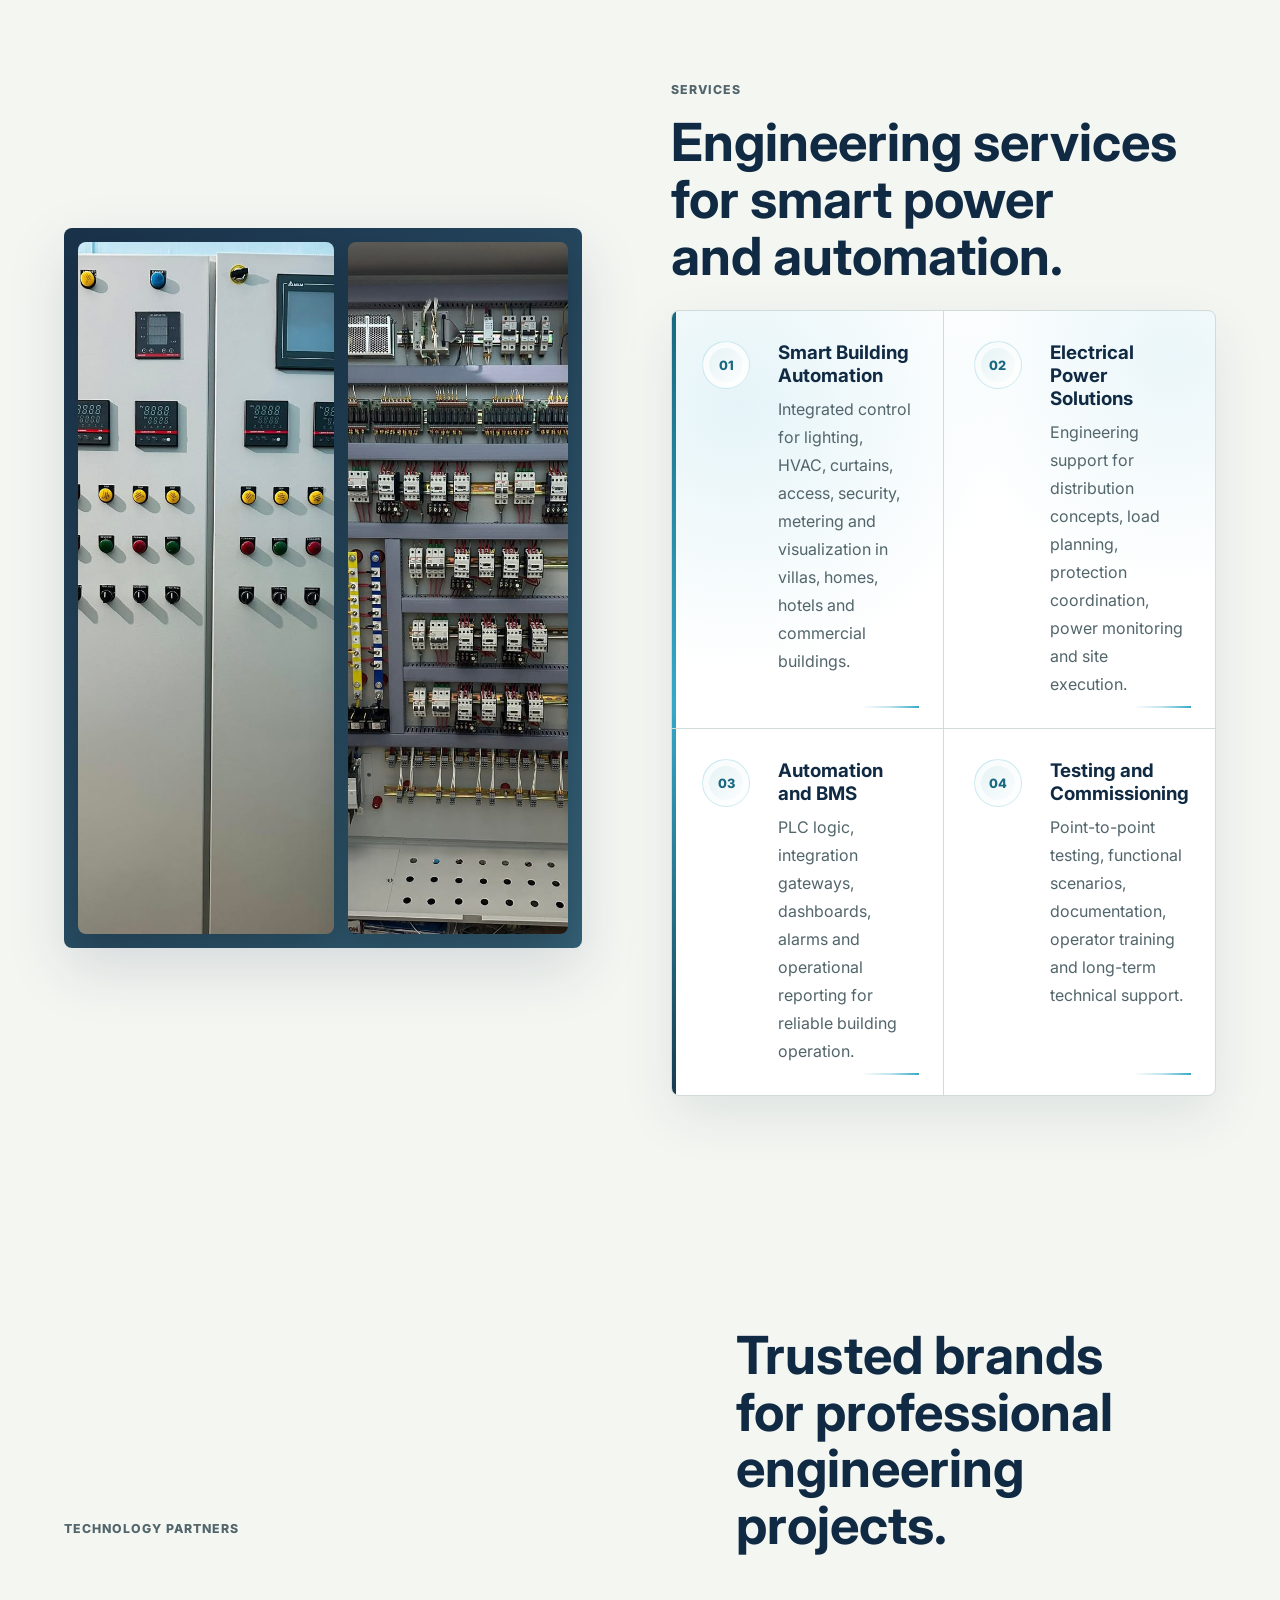
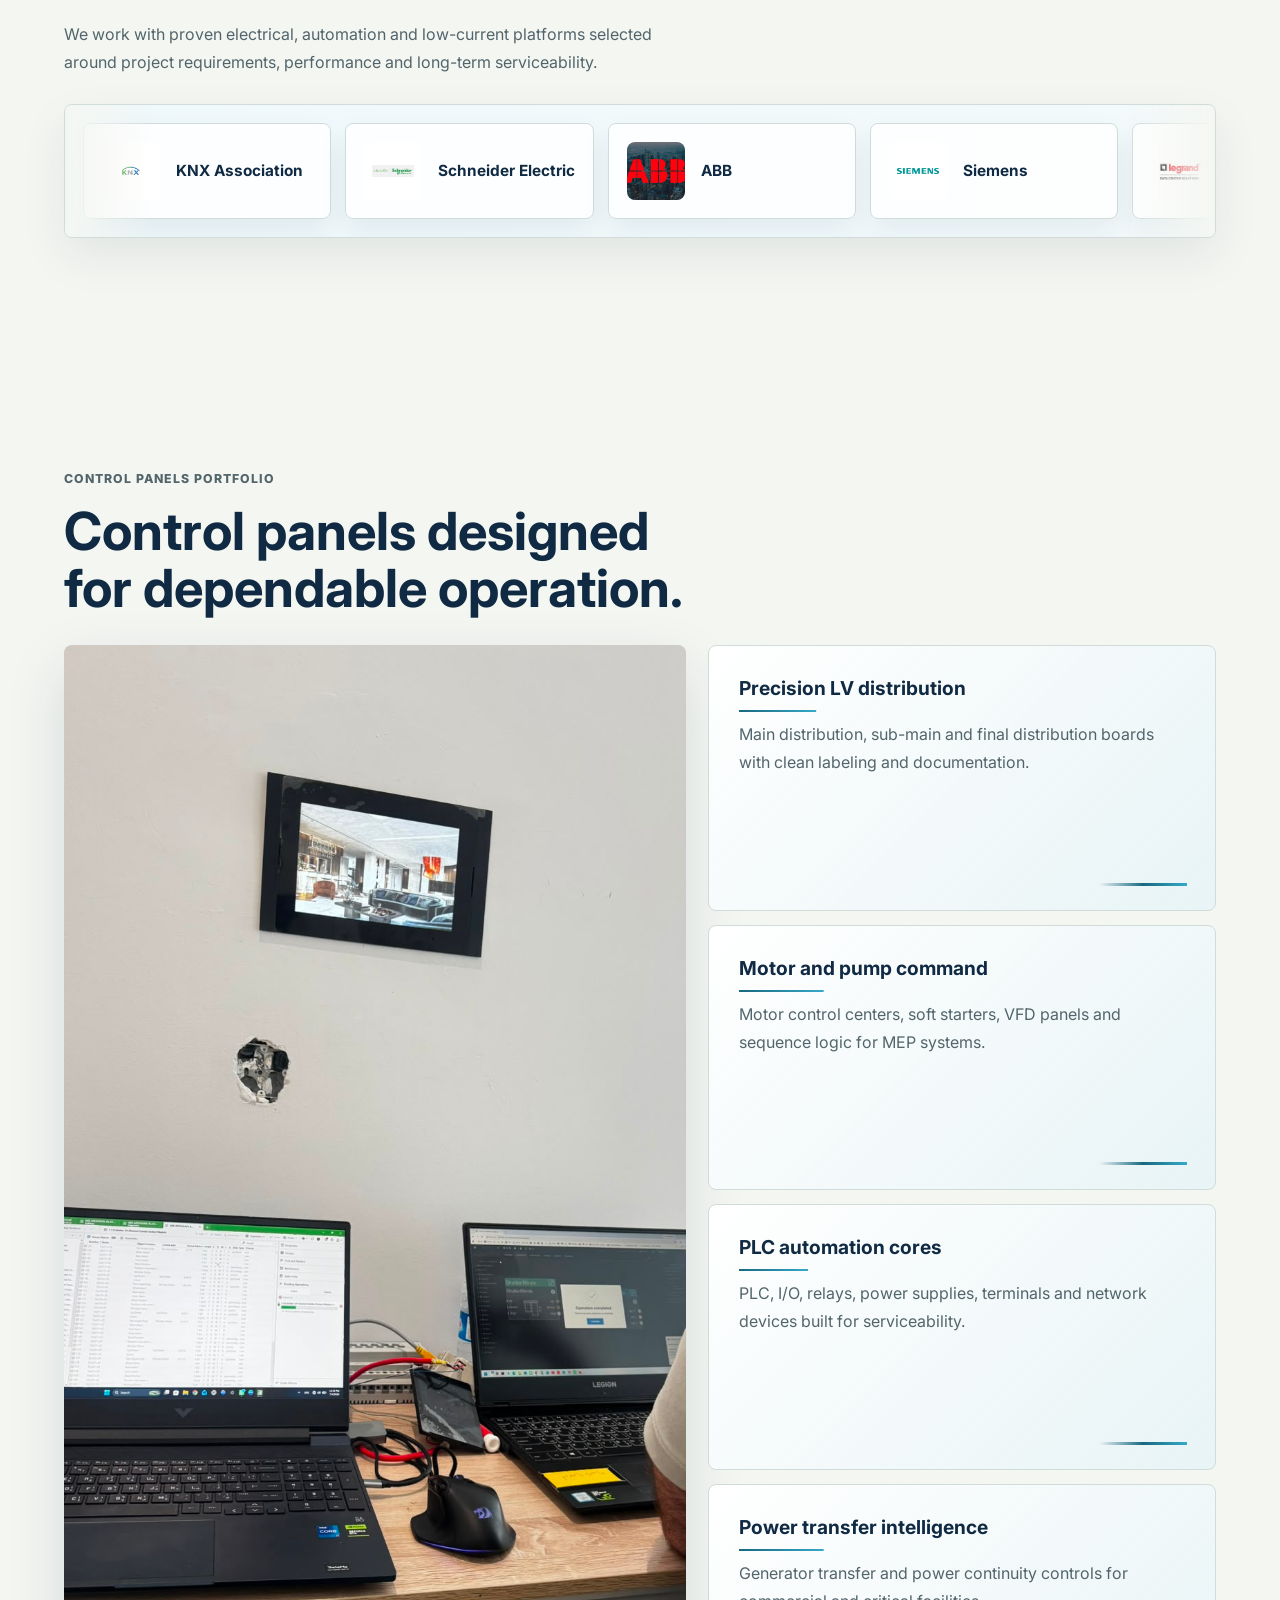
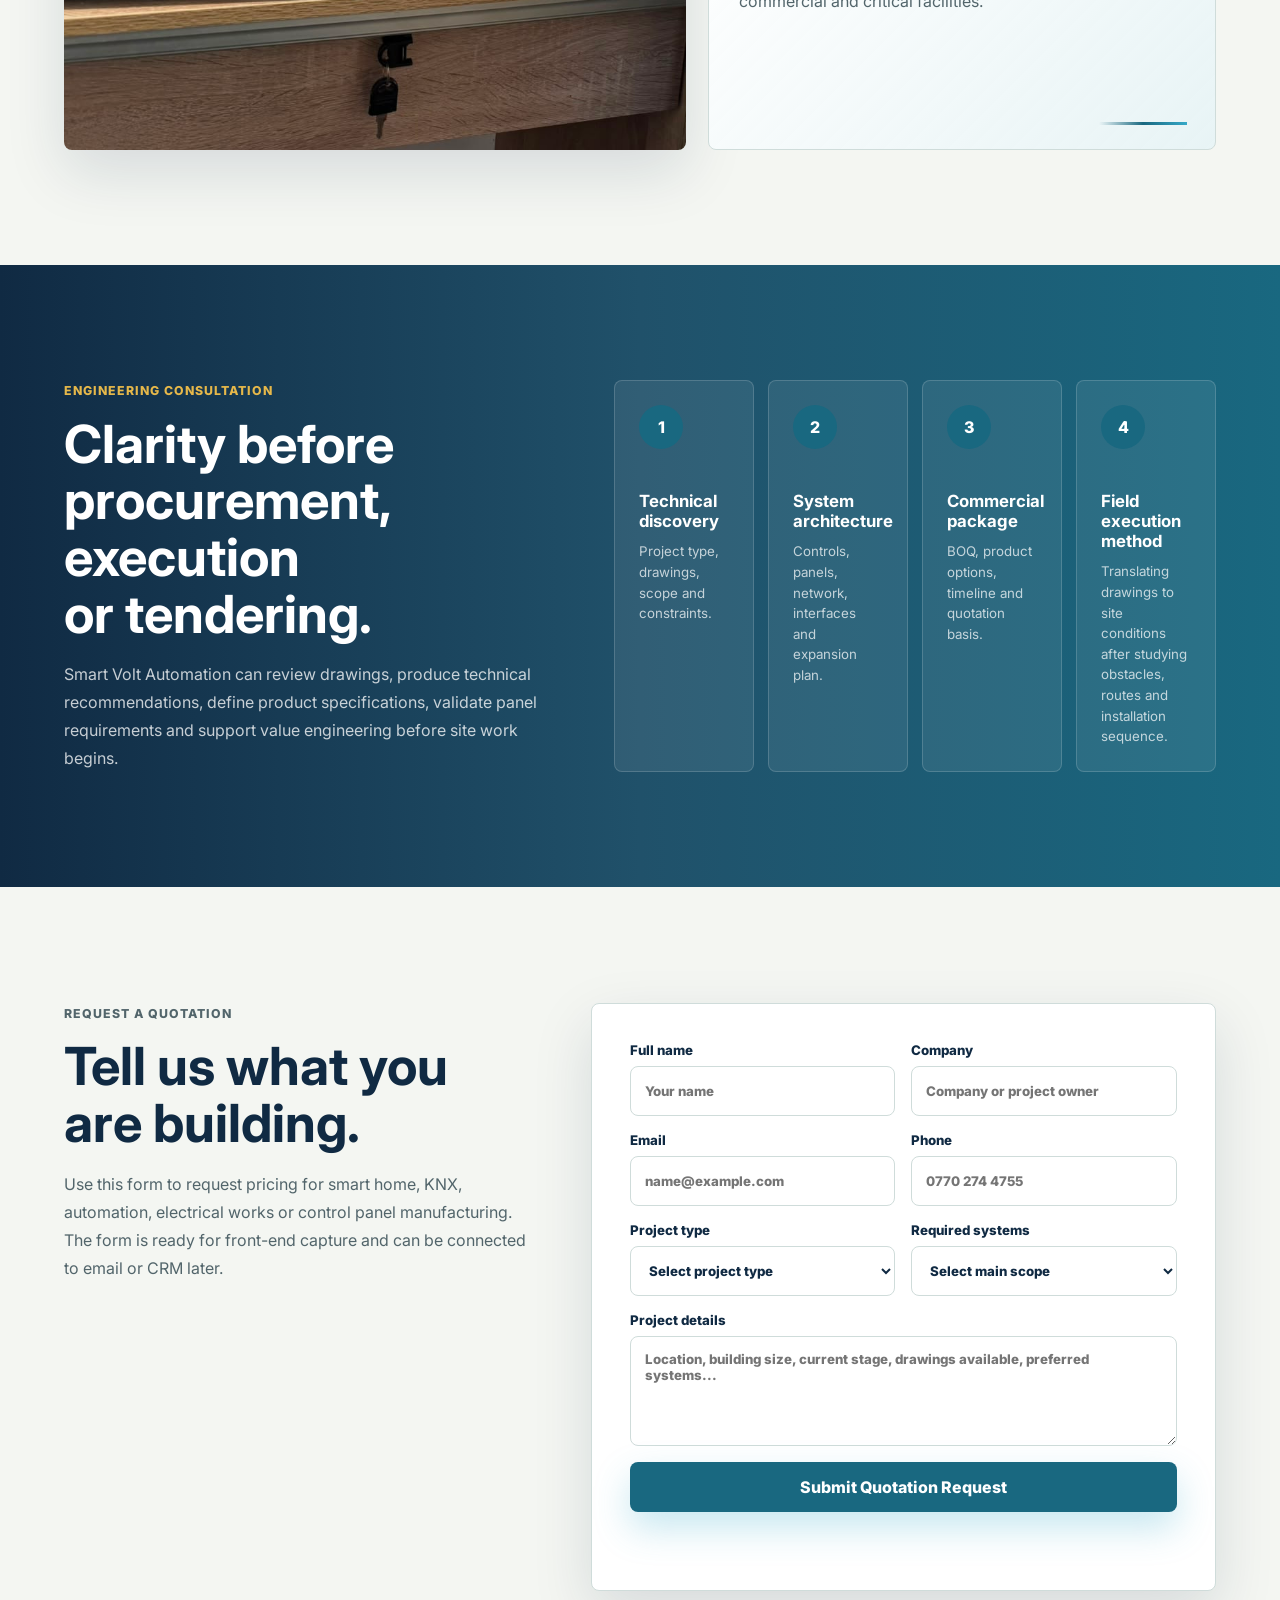
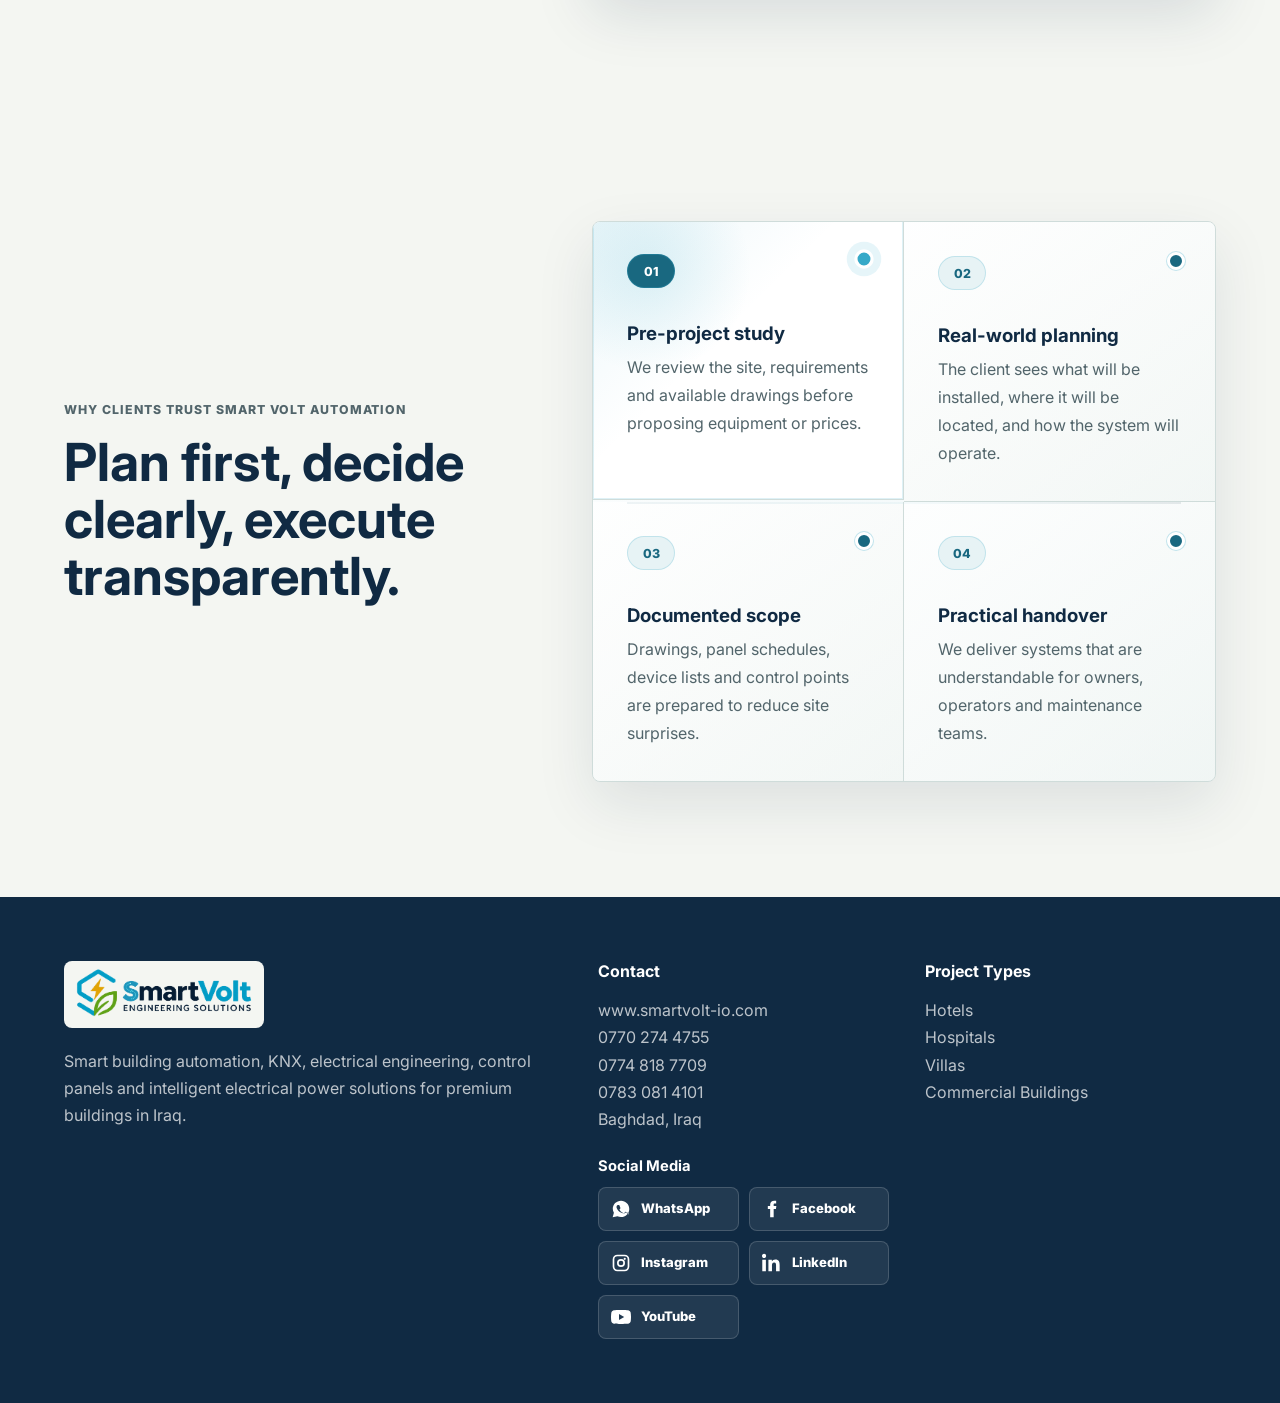
==== commit 2ee0d7ad: "Apply SmartVolt Engineering Solutions identity across the site" ====
--- a/index.html
+++ b/index.html
@@ -2,6 +2,8 @@
 <html lang="en">
   <head>
     <meta charset="UTF-8" />
+    <meta name="theme-color" content="#102A43" />
+    <link rel="icon" type="image/png" sizes="96x96" href="assets/smartvolt-icon.png" />
     <meta name="viewport" content="width=device-width, initial-scale=1.0" />
     <title>Smart Volt Automation | Engineering Automation, KNX and Control Panels</title>
     <meta
@@ -19,12 +21,8 @@
   <body>
     <header class="site-header" data-header>
       <div class="brand-stack">
-        <a class="brand" href="#top" aria-label="Smart Volt Automation home">
-          <img class="brand-logo-image" src="assets/sv-automation-logo.svg" alt="SV Automation logo" />
-          <span>
-            <strong>Smart Volt Automation</strong>
-            <small>Engineering Automation</small>
-          </span>
+        <a class="brand" href="#top" aria-label="SmartVolt Engineering Solutions">
+          <img class="brand-logo-image" src="assets/smartvolt-engineering-solutions.png" alt="SmartVolt Engineering Solutions" width="2172" height="724" />
         </a>
         <a class="brand-demo-link" href="knx-demo.html">KNX Smart Home Demo</a>
       </div>
@@ -450,11 +448,7 @@
     <footer class="footer" id="contact">
       <div>
         <a class="brand footer-brand" href="#top">
-          <img class="brand-logo-image" src="assets/sv-automation-logo.svg" alt="SV Automation logo" />
-          <span>
-            <strong>Smart Volt Automation</strong>
-            <small>Engineering Automation</small>
-          </span>
+          <img class="brand-logo-image" src="assets/smartvolt-engineering-solutions.png" alt="SmartVolt Engineering Solutions" width="2172" height="724" />
         </a>
         <p>
           Smart building automation, KNX, electrical engineering, control panels and
--- a/styles.css
+++ b/styles.css
@@ -1,20 +1,22 @@
 :root {
-  --blue-950: #07172f;
-  --blue-900: #0a2147;
-  --blue-800: #103466;
-  --blue-700: #15518f;
-  --blue-100: #eaf1fb;
-  --orange: #d7263d;
-  --orange-dark: #a9152b;
-  --red-soft: #ffd9de;
-  --ink: #102033;
-  --muted: #5d6b7d;
-  --line: #dce5ef;
-  --soft: #f5f8fc;
-  --page: #eef3f7;
+  --night: #102A43;
+  --sky: #36A9C8;
+  --leaf: #5B8F45;
+  --sun: #E6B84A;
+  --cloud: #F4F6F2;
+  --blue-950: var(--night);
+  --blue-900: #173b50;
+  --blue-800: #20516a;
+  --blue-700: #196880;
+  --blue-100: #e2f1f3;
+  --ink: var(--night);
+  --muted: #52656b;
+  --line: #cfdcda;
+  --soft: var(--cloud);
+  --page: var(--cloud);
   --surface: #ffffff;
   --white: #ffffff;
-  --shadow: 0 22px 60px rgba(7, 23, 47, 0.13);
+  --shadow: 0 22px 60px rgba(16, 42, 67, 0.13);
   --radius: 8px;
   font-family: "Inter", Arial, sans-serif;
 }
@@ -63,25 +65,27 @@
   grid-template-columns: auto 1fr auto;
   align-items: center;
   gap: 28px;
-  padding: 18px clamp(20px, 4vw, 64px);
-  color: var(--white);
+  padding: 8px clamp(20px, 4vw, 64px);
+  color: var(--night);
+  background: var(--cloud);
+  border-bottom: 1px solid var(--line);
   transition: background 180ms ease, box-shadow 180ms ease, color 180ms ease;
 }
 
 .site-header.is-scrolled,
 .site-header.nav-open {
   color: var(--ink);
-  background: rgba(255, 255, 255, 0.96);
-  box-shadow: 0 16px 48px rgba(7, 23, 47, 0.1);
+  background: rgba(244, 246, 242, 0.98);
+  box-shadow: 0 16px 48px rgba(16, 42, 67, 0.1);
   backdrop-filter: blur(16px);
 }
 
 .brand-stack {
   display: inline-flex;
   flex-direction: column;
-  align-items: flex-start;
-  gap: 7px;
-  min-width: 270px;
+  align-items: center;
+  justify-self: start;
+  min-width: 0;
 }
 
 .brand {
@@ -91,79 +95,13 @@
   min-width: 0;
 }
 
-.brand-mark {
-  position: relative;
-  display: grid;
-  width: 44px;
-  height: 44px;
-  place-items: center;
-  border: 1px solid rgba(255, 255, 255, 0.35);
-  border-radius: var(--radius);
-  background: var(--blue-900);
-  color: var(--white);
-  font-weight: 800;
-  letter-spacing: 0;
-}
 
 .brand-logo-image {
   display: block;
-  width: 54px;
-  height: 54px;
-  flex: 0 0 auto;
+  width: 200px;
+  max-width: 100%;
+  height: auto;
   object-fit: contain;
-  filter: drop-shadow(0 10px 18px rgba(7, 23, 47, 0.18));
-}
-
-.smartvolt-logo {
-  overflow: hidden;
-  background:
-    linear-gradient(135deg, var(--blue-950), var(--blue-700));
-}
-
-.smartvolt-logo::before {
-  position: absolute;
-  inset: 8px 12px 8px 10px;
-  background: var(--white);
-  clip-path: polygon(42% 0, 100% 0, 62% 42%, 100% 42%, 26% 100%, 45% 58%, 0 58%);
-  content: "";
-}
-
-.smartvolt-logo::after {
-  position: absolute;
-  right: 8px;
-  bottom: 8px;
-  width: 14px;
-  height: 14px;
-  border: 2px solid var(--orange);
-  border-radius: 50%;
-  background:
-    radial-gradient(circle, var(--orange) 0 2px, transparent 3px),
-    var(--blue-900);
-  content: "";
-  box-shadow: -19px -20px 0 -5px var(--orange);
-}
-
-.site-header.is-scrolled .brand-mark,
-.site-header.nav-open .brand-mark {
-  border-color: var(--blue-100);
-}
-
-.brand strong,
-.brand small {
-  display: block;
-}
-
-.brand strong {
-  font-size: 1rem;
-  line-height: 1.05;
-}
-
-.brand small {
-  margin-top: 3px;
-  color: currentColor;
-  font-size: 0.72rem;
-  font-weight: 600;
-  opacity: 0.72;
 }
 
 .brand-demo-link {
@@ -172,63 +110,55 @@
   align-items: center;
   gap: 8px;
   width: fit-content;
-  margin-left: 66px;
   padding: 7px 11px;
   border: 1px solid rgba(255, 255, 255, 0.26);
   border-radius: 999px;
-  background: rgba(255, 255, 255, 0.1);
+  background: var(--blue-100);
   color: currentColor;
   font-size: 0.72rem;
   font-weight: 800;
   letter-spacing: 0;
   line-height: 1;
   white-space: nowrap;
-  box-shadow: 0 14px 28px rgba(7, 23, 47, 0.14);
+  box-shadow: 0 14px 28px rgba(16, 42, 67, 0.14);
   backdrop-filter: blur(12px);
   transition: transform 170ms ease, background 170ms ease, border-color 170ms ease, color 170ms ease;
 }
+
+.brand-stack .brand { max-width: 100%; }
 
 .brand-demo-link::before {
   width: 8px;
   height: 8px;
   border-radius: 50%;
-  background: var(--orange);
+  background: var(--sun);
   content: "";
-  box-shadow: 0 0 0 5px rgba(215, 38, 61, 0.18);
+  box-shadow: 0 0 0 5px rgba(54, 169, 200, 0.18);
 }
 
 .brand-demo-link:hover,
 .brand-demo-link:focus {
   transform: translateY(-1px);
-  border-color: rgba(215, 38, 61, 0.36);
-  background: rgba(215, 38, 61, 0.92);
+  border-color: rgba(54, 169, 200, 0.36);
+  background: var(--blue-700);
   color: var(--white);
 }
 
 .site-header.is-scrolled .brand-demo-link,
 .site-header.nav-open .brand-demo-link {
-  border-color: rgba(21, 81, 143, 0.16);
-  background: rgba(234, 241, 251, 0.92);
+  border-color: rgba(54, 169, 200, 0.16);
+  background: rgba(226, 241, 243, 0.92);
   color: var(--blue-950);
-  box-shadow: 0 10px 24px rgba(7, 23, 47, 0.08);
+  box-shadow: 0 10px 24px rgba(16, 42, 67, 0.08);
 }
 
 .site-header.is-scrolled .brand-demo-link:hover,
 .site-header.is-scrolled .brand-demo-link:focus,
 .site-header.nav-open .brand-demo-link:hover,
 .site-header.nav-open .brand-demo-link:focus {
-  border-color: rgba(215, 38, 61, 0.36);
-  background: var(--orange);
+  border-color: rgba(54, 169, 200, 0.36);
+  background: var(--blue-700);
   color: var(--white);
-}
-
-html[dir="rtl"] .brand-stack {
-  align-items: flex-end;
-}
-
-html[dir="rtl"] .brand-demo-link {
-  margin-right: 66px;
-  margin-left: 0;
 }
 
 .nav-links {
@@ -250,7 +180,7 @@
   right: 0;
   bottom: 0;
   height: 2px;
-  background: var(--orange);
+  background: var(--sky);
   content: "";
   transform: scaleX(0);
   transform-origin: left;
@@ -265,11 +195,11 @@
   justify-self: end;
   padding: 12px 18px;
   border-radius: var(--radius);
-  background: var(--orange);
+  background: var(--blue-700);
   color: var(--white);
   font-size: 0.84rem;
   font-weight: 800;
-  box-shadow: 0 10px 30px rgba(215, 38, 61, 0.28);
+  box-shadow: 0 10px 30px rgba(54, 169, 200, 0.28);
 }
 
 .header-tools {
@@ -283,7 +213,7 @@
   display: inline-flex;
   direction: ltr;
   padding: 4px;
-  border: 1px solid rgba(255, 255, 255, 0.34);
+  border: 1px solid var(--line);
   border-radius: var(--radius);
   background: rgba(255, 255, 255, 0.1);
   backdrop-filter: blur(12px);
@@ -308,7 +238,7 @@
 }
 
 .language-switcher button.is-active {
-  background: var(--orange);
+  background: var(--blue-700);
   color: var(--white);
 }
 
@@ -365,14 +295,14 @@
 
 .hero-overlay {
   background:
-    linear-gradient(90deg, rgba(7, 23, 47, 0.96) 0%, rgba(7, 23, 47, 0.78) 42%, rgba(7, 23, 47, 0.34) 100%),
-    linear-gradient(0deg, rgba(7, 23, 47, 0.85) 0%, rgba(7, 23, 47, 0) 46%);
+    linear-gradient(90deg, rgba(16, 42, 67, 0.96) 0%, rgba(16, 42, 67, 0.78) 42%, rgba(16, 42, 67, 0.34) 100%),
+    linear-gradient(0deg, rgba(16, 42, 67, 0.85) 0%, rgba(16, 42, 67, 0) 46%);
 }
 
 html[dir="rtl"] .hero-overlay {
   background:
-    linear-gradient(270deg, rgba(7, 23, 47, 0.96) 0%, rgba(7, 23, 47, 0.78) 42%, rgba(7, 23, 47, 0.34) 100%),
-    linear-gradient(0deg, rgba(7, 23, 47, 0.85) 0%, rgba(7, 23, 47, 0) 46%);
+    linear-gradient(270deg, rgba(16, 42, 67, 0.96) 0%, rgba(16, 42, 67, 0.78) 42%, rgba(16, 42, 67, 0.34) 100%),
+    linear-gradient(0deg, rgba(16, 42, 67, 0.85) 0%, rgba(16, 42, 67, 0) 46%);
 }
 
 .hero-content {
@@ -389,7 +319,7 @@
 
 .eyebrow {
   margin: 0 0 14px;
-  color: var(--orange);
+  color: var(--blue-700);
   font-size: 0.77rem;
   font-weight: 800;
   letter-spacing: 0.08em;
@@ -399,6 +329,9 @@
 html[dir="rtl"] .eyebrow {
   letter-spacing: 0;
 }
+.hero .eyebrow, .consultation-section .eyebrow { color: var(--sun); }
+.metrics div:last-child strong { color: var(--leaf); }
+
 
 .hero h1 {
   margin: 0;
@@ -445,13 +378,13 @@
 }
 
 .btn.primary {
-  background: var(--orange);
+  background: var(--blue-700);
   color: var(--white);
-  box-shadow: 0 16px 36px rgba(215, 38, 61, 0.28);
+  box-shadow: 0 16px 36px rgba(54, 169, 200, 0.28);
 }
 
 .btn.primary:hover {
-  background: var(--orange-dark);
+  background: var(--night);
 }
 
 .btn.ghost {
@@ -470,7 +403,7 @@
   grid-template-columns: repeat(5, minmax(0, 1fr));
   border: 1px solid rgba(255, 255, 255, 0.16);
   border-bottom: none;
-  background: rgba(7, 23, 47, 0.76);
+  background: rgba(16, 42, 67, 0.76);
   backdrop-filter: blur(18px);
 }
 
@@ -575,11 +508,11 @@
 .intro-collage {
   margin: 28px 0 0;
   overflow: hidden;
-  border: 1px solid rgba(16, 52, 102, 0.14);
+  border: 1px solid rgba(32, 81, 106, 0.14);
   border-radius: var(--radius);
   background:
-    linear-gradient(135deg, rgba(7, 23, 47, 0.96), rgba(16, 52, 102, 0.92));
-  box-shadow: 0 20px 48px rgba(7, 23, 47, 0.14);
+    linear-gradient(135deg, rgba(16, 42, 67, 0.96), rgba(32, 81, 106, 0.92));
+  box-shadow: 0 20px 48px rgba(16, 42, 67, 0.14);
 }
 
 .intro-remote-grid {
@@ -619,7 +552,7 @@
   width: 94px;
   height: 3px;
   border-radius: 999px;
-  background: linear-gradient(90deg, var(--orange), rgba(255, 255, 255, 0.72));
+  background: linear-gradient(90deg, var(--sun), rgba(255, 255, 255, 0.72));
   content: "";
 }
 
@@ -651,9 +584,9 @@
   border: 1px solid var(--line);
   border-radius: var(--radius);
   background:
-    linear-gradient(90deg, rgba(21, 81, 143, 0.08), rgba(215, 38, 61, 0.06)),
+    linear-gradient(90deg, rgba(54, 169, 200, 0.08), rgba(54, 169, 200, 0.06)),
     var(--surface);
-  box-shadow: 0 18px 46px rgba(7, 23, 47, 0.08);
+  box-shadow: 0 18px 46px rgba(16, 42, 67, 0.08);
 }
 
 .metrics::before {
@@ -662,7 +595,7 @@
   right: 0;
   left: 0;
   height: 4px;
-  background: linear-gradient(90deg, var(--blue-700), var(--orange), var(--blue-900));
+  background: linear-gradient(90deg, var(--blue-700), var(--sky), var(--blue-900));
   content: "";
 }
 
@@ -708,7 +641,7 @@
 }
 
 .image-grid-section {
-  background: #f8fafc;
+  background: var(--cloud);
 }
 
 .projects-heading {
@@ -749,7 +682,7 @@
 .project-card::after {
   position: absolute;
   inset: 0;
-  background: linear-gradient(180deg, rgba(7, 23, 47, 0) 34%, rgba(7, 23, 47, 0.88) 100%);
+  background: linear-gradient(180deg, rgba(16, 42, 67, 0) 34%, rgba(16, 42, 67, 0.88) 100%);
   content: "";
 }
 
@@ -764,7 +697,7 @@
 }
 
 .project-card span {
-  color: var(--red-soft);
+  color: var(--blue-100);
   font-size: 0.78rem;
   font-weight: 800;
   text-transform: uppercase;
@@ -805,7 +738,7 @@
   gap: 14px;
   padding: 14px;
   background:
-    linear-gradient(135deg, rgba(7, 23, 47, 0.96), rgba(16, 52, 102, 0.9));
+    linear-gradient(135deg, rgba(16, 42, 67, 0.96), rgba(32, 81, 106, 0.9));
 }
 
 .service-media-duo img {
@@ -836,10 +769,10 @@
   border: 1px solid var(--line);
   border-radius: var(--radius);
   background:
-    radial-gradient(circle at 12% 12%, rgba(21, 81, 143, 0.13), transparent 32%),
-    radial-gradient(circle at 92% 6%, rgba(215, 38, 61, 0.1), transparent 26%),
+    radial-gradient(circle at 12% 12%, rgba(54, 169, 200, 0.13), transparent 32%),
+    radial-gradient(circle at 92% 6%, rgba(54, 169, 200, 0.1), transparent 26%),
     var(--surface);
-  box-shadow: 0 20px 54px rgba(7, 23, 47, 0.09);
+  box-shadow: 0 20px 54px rgba(16, 42, 67, 0.09);
 }
 
 .service-list::before {
@@ -848,7 +781,7 @@
   bottom: 0;
   left: 0;
   width: 4px;
-  background: linear-gradient(180deg, var(--blue-700), var(--orange), var(--blue-900));
+  background: linear-gradient(180deg, var(--blue-700), var(--sky), var(--blue-900));
   content: "";
 }
 
@@ -887,14 +820,14 @@
   bottom: 20px;
   width: 58px;
   height: 2px;
-  background: linear-gradient(90deg, transparent, rgba(21, 81, 143, 0.32), var(--orange));
+  background: linear-gradient(90deg, transparent, rgba(54, 169, 200, 0.32), var(--sky));
   content: "";
 }
 
 html[dir="rtl"] .service-list article::after {
   right: auto;
   left: 24px;
-  background: linear-gradient(270deg, transparent, rgba(21, 81, 143, 0.32), var(--orange));
+  background: linear-gradient(270deg, transparent, rgba(54, 169, 200, 0.32), var(--sky));
 }
 
 .service-list span {
@@ -902,7 +835,7 @@
   width: 48px;
   height: 48px;
   place-items: center;
-  border: 1px solid rgba(21, 81, 143, 0.18);
+  border: 1px solid rgba(54, 169, 200, 0.18);
   border-radius: 50%;
   background: linear-gradient(135deg, var(--blue-100), var(--surface));
   color: var(--blue-700);
@@ -926,7 +859,7 @@
 }
 
 .partners-section {
-  background: #f8fafc;
+  background: var(--cloud);
 }
 
 .partners-showcase {
@@ -941,9 +874,9 @@
   border: 1px solid var(--line);
   border-radius: var(--radius);
   background:
-    linear-gradient(90deg, rgba(21, 81, 143, 0.08), rgba(215, 38, 61, 0.06)),
+    linear-gradient(90deg, rgba(54, 169, 200, 0.08), rgba(54, 169, 200, 0.06)),
     var(--surface);
-  box-shadow: 0 18px 46px rgba(7, 23, 47, 0.08);
+  box-shadow: 0 18px 46px rgba(16, 42, 67, 0.08);
 }
 
 .partners-marquee::before,
@@ -959,12 +892,12 @@
 
 .partners-marquee::before {
   left: 0;
-  background: linear-gradient(90deg, #f8fafc, transparent);
+  background: linear-gradient(90deg, var(--cloud), transparent);
 }
 
 .partners-marquee::after {
   right: 0;
-  background: linear-gradient(270deg, #f8fafc, transparent);
+  background: linear-gradient(270deg, var(--cloud), transparent);
 }
 
 .partners-track {
@@ -995,21 +928,21 @@
   color: var(--blue-950);
   cursor: pointer;
   text-align: start;
-  box-shadow: 0 12px 30px rgba(7, 23, 47, 0.07);
+  box-shadow: 0 12px 30px rgba(16, 42, 67, 0.07);
   transition: transform 160ms ease, border-color 160ms ease, box-shadow 160ms ease;
 }
 
 .partners-track button:hover,
 .partners-track button:focus,
 .partners-track button.is-selected {
-  border-color: rgba(215, 38, 61, 0.34);
-  box-shadow: 0 16px 38px rgba(7, 23, 47, 0.12);
+  border-color: rgba(54, 169, 200, 0.34);
+  box-shadow: 0 16px 38px rgba(16, 42, 67, 0.12);
   outline: none;
   transform: translateY(-2px);
 }
 
 .partners-track button.is-selected {
-  background: rgba(234, 241, 251, 0.96);
+  background: rgba(226, 241, 243, 0.96);
 }
 
 .partner-logo {
@@ -1154,7 +1087,7 @@
   border: 1px solid var(--line);
   border-radius: var(--radius);
   background:
-    linear-gradient(135deg, rgba(255, 255, 255, 0.94), rgba(234, 241, 251, 0.8)),
+    linear-gradient(135deg, rgba(255, 255, 255, 0.94), rgba(226, 241, 243, 0.8)),
     var(--surface);
   isolation: isolate;
   transition: border-color 180ms ease, box-shadow 180ms ease, transform 180ms ease;
@@ -1180,7 +1113,7 @@
   z-index: -1;
   width: 88px;
   height: 3px;
-  background: linear-gradient(90deg, transparent, var(--blue-700), var(--orange));
+  background: linear-gradient(90deg, transparent, var(--blue-700), var(--sky));
   content: "";
   transform-origin: right;
   transition: width 200ms ease, opacity 200ms ease;
@@ -1189,7 +1122,7 @@
 html[dir="rtl"] .panel-list article::after {
   right: auto;
   left: 28px;
-  background: linear-gradient(270deg, transparent, var(--blue-700), var(--orange));
+  background: linear-gradient(270deg, transparent, var(--blue-700), var(--sky));
   transform-origin: left;
 }
 
@@ -1210,8 +1143,8 @@
 }
 
 .panel-list article:hover {
-  border-color: rgba(21, 81, 143, 0.32);
-  box-shadow: 0 18px 44px rgba(7, 23, 47, 0.12);
+  border-color: rgba(54, 169, 200, 0.32);
+  box-shadow: 0 18px 44px rgba(16, 42, 67, 0.12);
   transform: translateY(-3px);
 }
 
@@ -1238,7 +1171,7 @@
   bottom: 0;
   left: 0;
   height: 2px;
-  background: linear-gradient(90deg, var(--blue-700), var(--orange));
+  background: linear-gradient(90deg, var(--blue-700), var(--sky));
   content: "";
   transform: scaleX(0.34);
   transform-origin: left;
@@ -1300,7 +1233,7 @@
   place-items: center;
   margin-bottom: 42px;
   border-radius: 50%;
-  background: var(--orange);
+  background: var(--blue-700);
   font-weight: 800;
 }
 
@@ -1385,8 +1318,8 @@
 .quote-form input:focus,
 .quote-form select:focus,
 .quote-form textarea:focus {
-  border-color: var(--orange);
-  box-shadow: 0 0 0 4px rgba(215, 38, 61, 0.12);
+  border-color: var(--sky);
+  box-shadow: 0 0 0 4px rgba(54, 169, 200, 0.12);
 }
 
 .full {
@@ -1417,9 +1350,9 @@
   border: 1px solid var(--line);
   border-radius: var(--radius);
   background:
-    linear-gradient(135deg, rgba(255, 255, 255, 0.88), rgba(234, 241, 251, 0.72)),
+    linear-gradient(135deg, rgba(255, 255, 255, 0.88), rgba(226, 241, 243, 0.72)),
     var(--surface);
-  box-shadow: 0 22px 58px rgba(7, 23, 47, 0.1);
+  box-shadow: 0 22px 58px rgba(16, 42, 67, 0.1);
 }
 
 .trust-grid::before {
@@ -1428,13 +1361,13 @@
   right: 34px;
   left: 34px;
   height: 2px;
-  background: linear-gradient(90deg, var(--blue-700), rgba(215, 38, 61, 0.68), var(--blue-900));
+  background: linear-gradient(90deg, var(--blue-700), rgba(54, 169, 200, 0.68), var(--blue-900));
   content: "";
   opacity: 0.38;
 }
 
 html[dir="rtl"] .trust-grid::before {
-  background: linear-gradient(270deg, var(--blue-700), rgba(215, 38, 61, 0.68), var(--blue-900));
+  background: linear-gradient(270deg, var(--blue-700), rgba(54, 169, 200, 0.68), var(--blue-900));
 }
 
 .trust-grid article {
@@ -1443,7 +1376,7 @@
   padding: 34px;
   border: none;
   background:
-    linear-gradient(145deg, rgba(255, 255, 255, 0.82), rgba(248, 250, 252, 0.58));
+    linear-gradient(145deg, rgba(255, 255, 255, 0.82), rgba(244, 246, 242, 0.58));
   cursor: pointer;
   isolation: isolate;
   transition: background 180ms ease, box-shadow 180ms ease, transform 180ms ease;
@@ -1467,8 +1400,8 @@
   inset: 0;
   z-index: -1;
   background:
-    radial-gradient(circle at 18% 18%, rgba(21, 81, 143, 0.14), transparent 30%),
-    linear-gradient(135deg, rgba(215, 38, 61, 0.1), transparent 42%);
+    radial-gradient(circle at 18% 18%, rgba(54, 169, 200, 0.14), transparent 30%),
+    linear-gradient(135deg, rgba(54, 169, 200, 0.1), transparent 42%);
   content: "";
   opacity: 0;
   transition: opacity 180ms ease;
@@ -1483,7 +1416,7 @@
   border: 3px solid var(--surface);
   border-radius: 50%;
   background: var(--blue-700);
-  box-shadow: 0 0 0 1px rgba(21, 81, 143, 0.28);
+  box-shadow: 0 0 0 1px rgba(54, 169, 200, 0.28);
   content: "";
   transition: background 180ms ease, box-shadow 180ms ease, transform 180ms ease;
 }
@@ -1497,7 +1430,7 @@
 .trust-grid article:focus,
 .trust-grid article.is-active {
   background: var(--surface);
-  box-shadow: inset 0 0 0 1px rgba(21, 81, 143, 0.16);
+  box-shadow: inset 0 0 0 1px rgba(54, 169, 200, 0.16);
   transform: translateY(-2px);
   outline: none;
 }
@@ -1511,8 +1444,8 @@
 .trust-grid article:hover::after,
 .trust-grid article:focus::after,
 .trust-grid article.is-active::after {
-  background: var(--orange);
-  box-shadow: 0 0 0 7px rgba(215, 38, 61, 0.12);
+  background: var(--sky);
+  box-shadow: 0 0 0 7px rgba(54, 169, 200, 0.12);
   transform: scale(1.08);
 }
 
@@ -1523,9 +1456,9 @@
   align-items: center;
   justify-content: center;
   margin-bottom: 34px;
-  border: 1px solid rgba(21, 81, 143, 0.22);
+  border: 1px solid rgba(54, 169, 200, 0.22);
   border-radius: 999px;
-  background: rgba(234, 241, 251, 0.82);
+  background: rgba(226, 241, 243, 0.82);
   color: var(--blue-700);
   font-size: 0.78rem;
   font-weight: 800;
@@ -1534,8 +1467,8 @@
 .trust-grid article.is-active .trust-step,
 .trust-grid article:hover .trust-step,
 .trust-grid article:focus .trust-step {
-  border-color: rgba(215, 38, 61, 0.28);
-  background: var(--orange);
+  border-color: rgba(54, 169, 200, 0.28);
+  background: var(--blue-700);
   color: var(--white);
 }
 
@@ -1598,7 +1531,7 @@
 }
 
 .social-links a:hover {
-  background: var(--orange);
+  background: var(--blue-700);
   transform: translateY(-2px);
 }
 
@@ -1612,16 +1545,16 @@
 
 .footer-brand {
   margin-bottom: 20px;
+  width: fit-content;
+  max-width: 100%;
+  border-radius: var(--radius);
+  background: var(--cloud);
 }
 
 @media (max-width: 1120px) {
   .site-header {
     grid-template-columns: auto auto;
     gap: 16px;
-  }
-
-  .brand-stack {
-    min-width: min(58vw, 300px);
   }
 
   .nav-toggle {
@@ -1729,39 +1662,26 @@
 
 @media (max-width: 700px) {
   .site-header {
-    padding: 14px 16px;
+    grid-template-columns: minmax(0, 1fr) auto;
+    gap: 6px;
+    padding: 6px 12px;
   }
 
   .brand-stack {
     min-width: 0;
-    max-width: calc(100vw - 128px);
-  }
-
-  .brand small {
-    display: none;
+    max-width: 100%;
   }
 
   .brand-logo-image {
-    width: 46px;
-    height: 46px;
-  }
-
-  .brand strong {
-    font-size: 0.88rem;
+    width: 168px;
   }
 
   .brand-demo-link {
     max-width: 100%;
-    margin-left: 58px;
     padding: 6px 9px;
     overflow: hidden;
     font-size: 0.66rem;
     text-overflow: ellipsis;
-  }
-
-  html[dir="rtl"] .brand-demo-link {
-    margin-right: 58px;
-    margin-left: 0;
   }
 
   .hero {
@@ -1838,13 +1758,13 @@
     left: 33px;
     width: 2px;
     height: auto;
-    background: linear-gradient(180deg, var(--blue-700), rgba(215, 38, 61, 0.68), var(--blue-900));
+    background: linear-gradient(180deg, var(--blue-700), rgba(54, 169, 200, 0.68), var(--blue-900));
   }
 
   html[dir="rtl"] .trust-grid::before {
     right: 33px;
     left: auto;
-    background: linear-gradient(180deg, var(--blue-700), rgba(215, 38, 61, 0.68), var(--blue-900));
+    background: linear-gradient(180deg, var(--blue-700), rgba(54, 169, 200, 0.68), var(--blue-900));
   }
 
   .trust-grid article {
